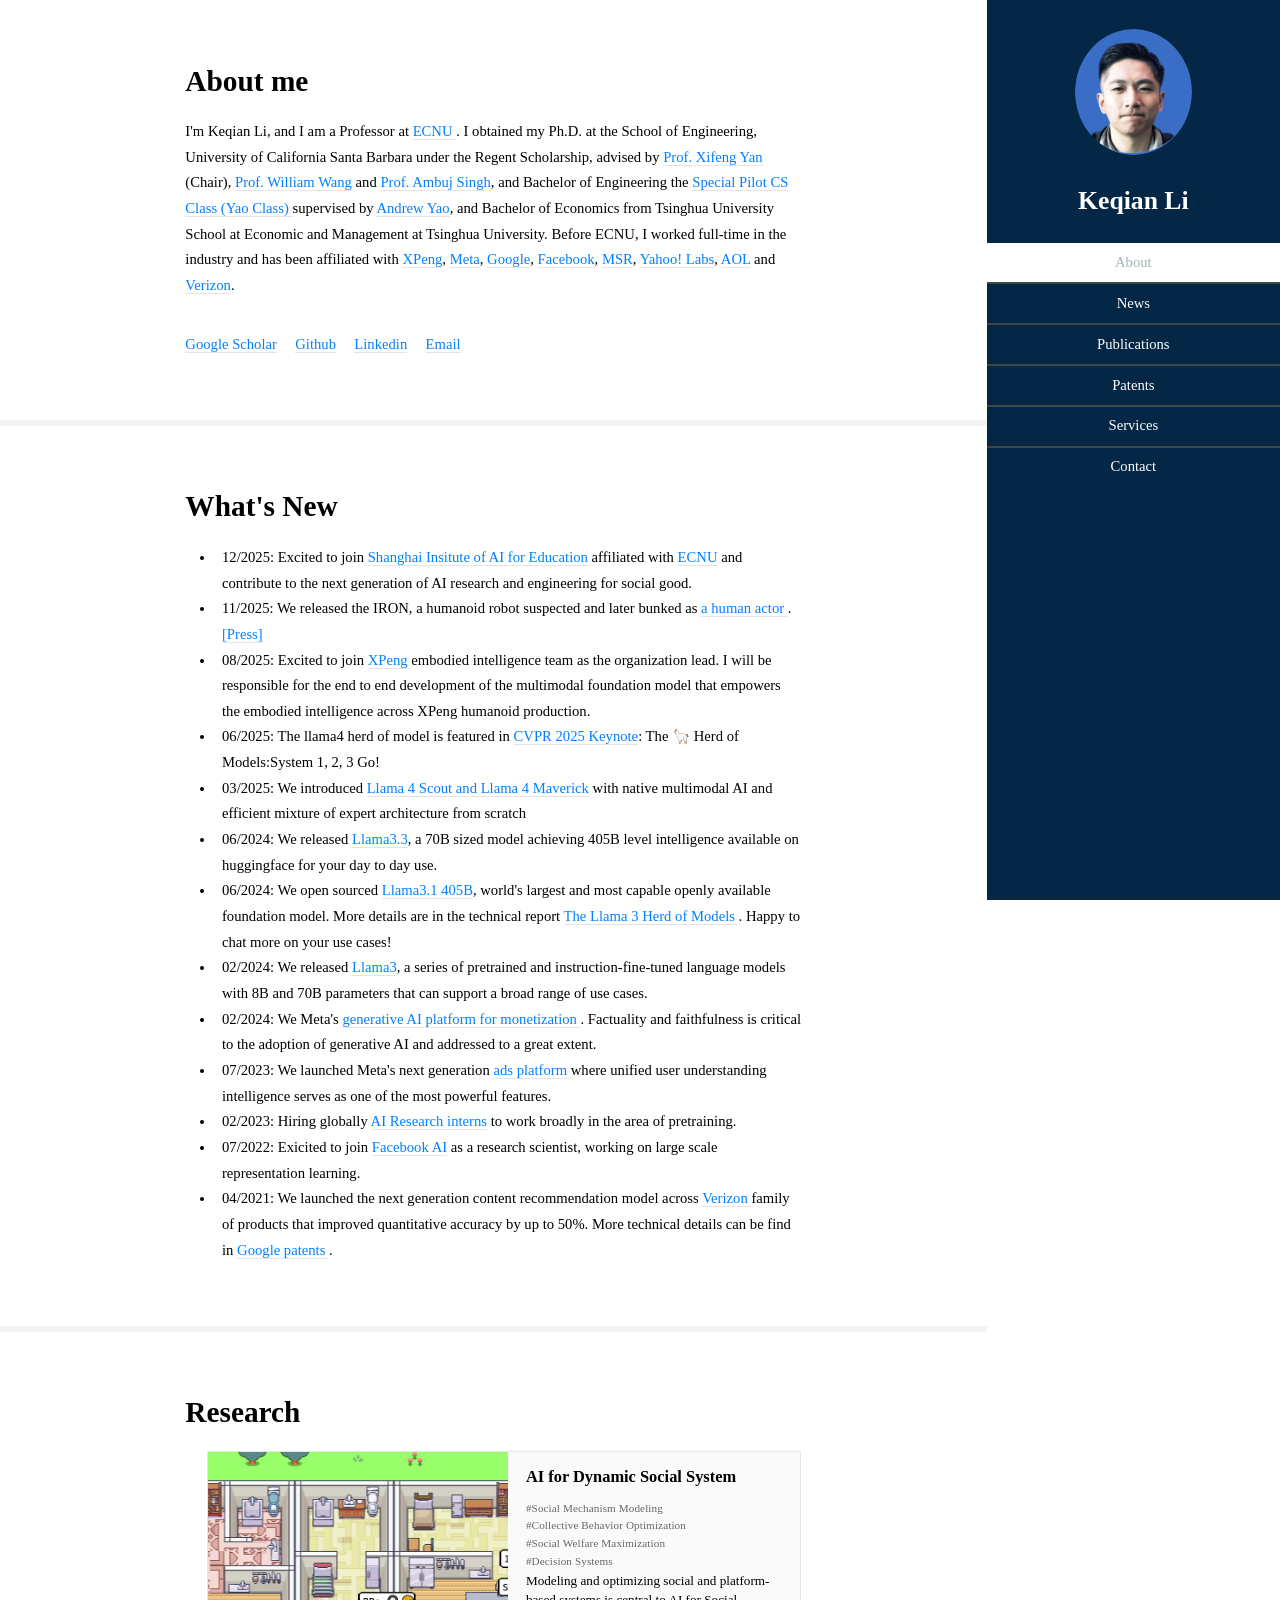
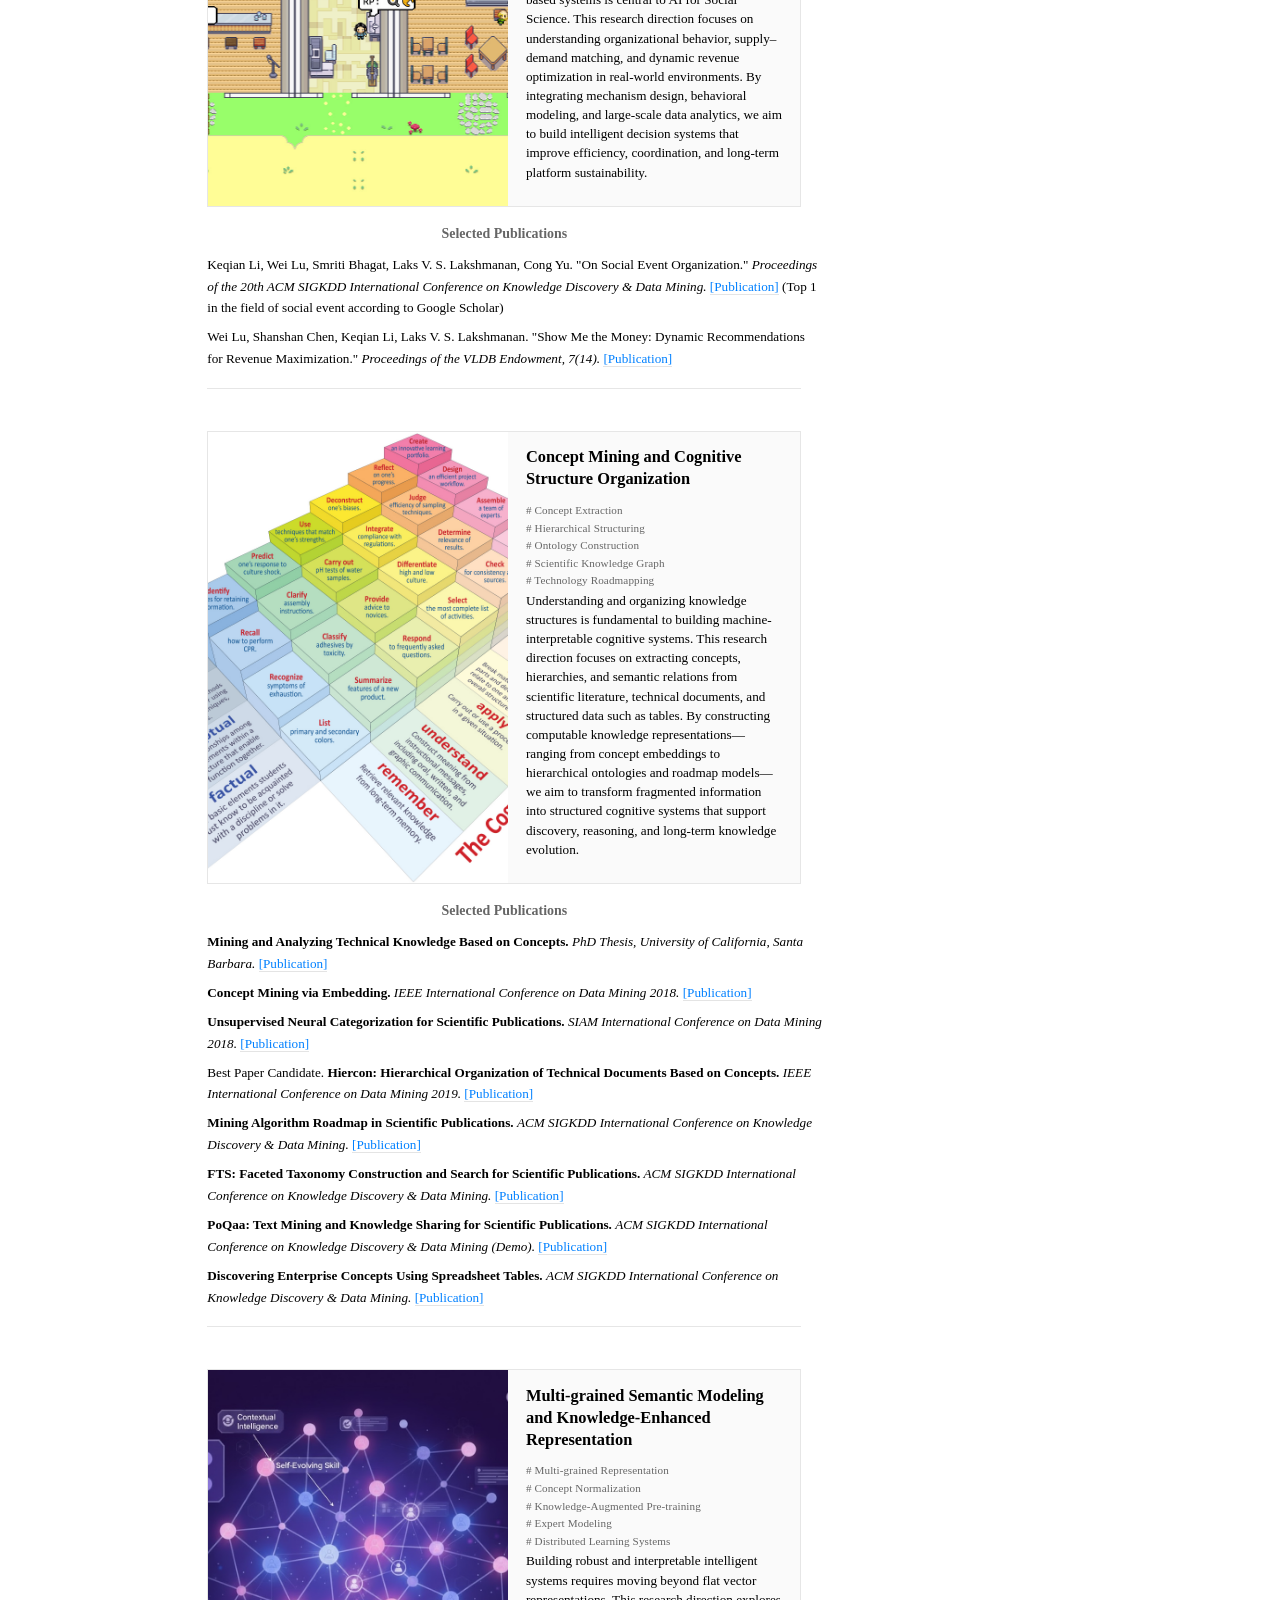
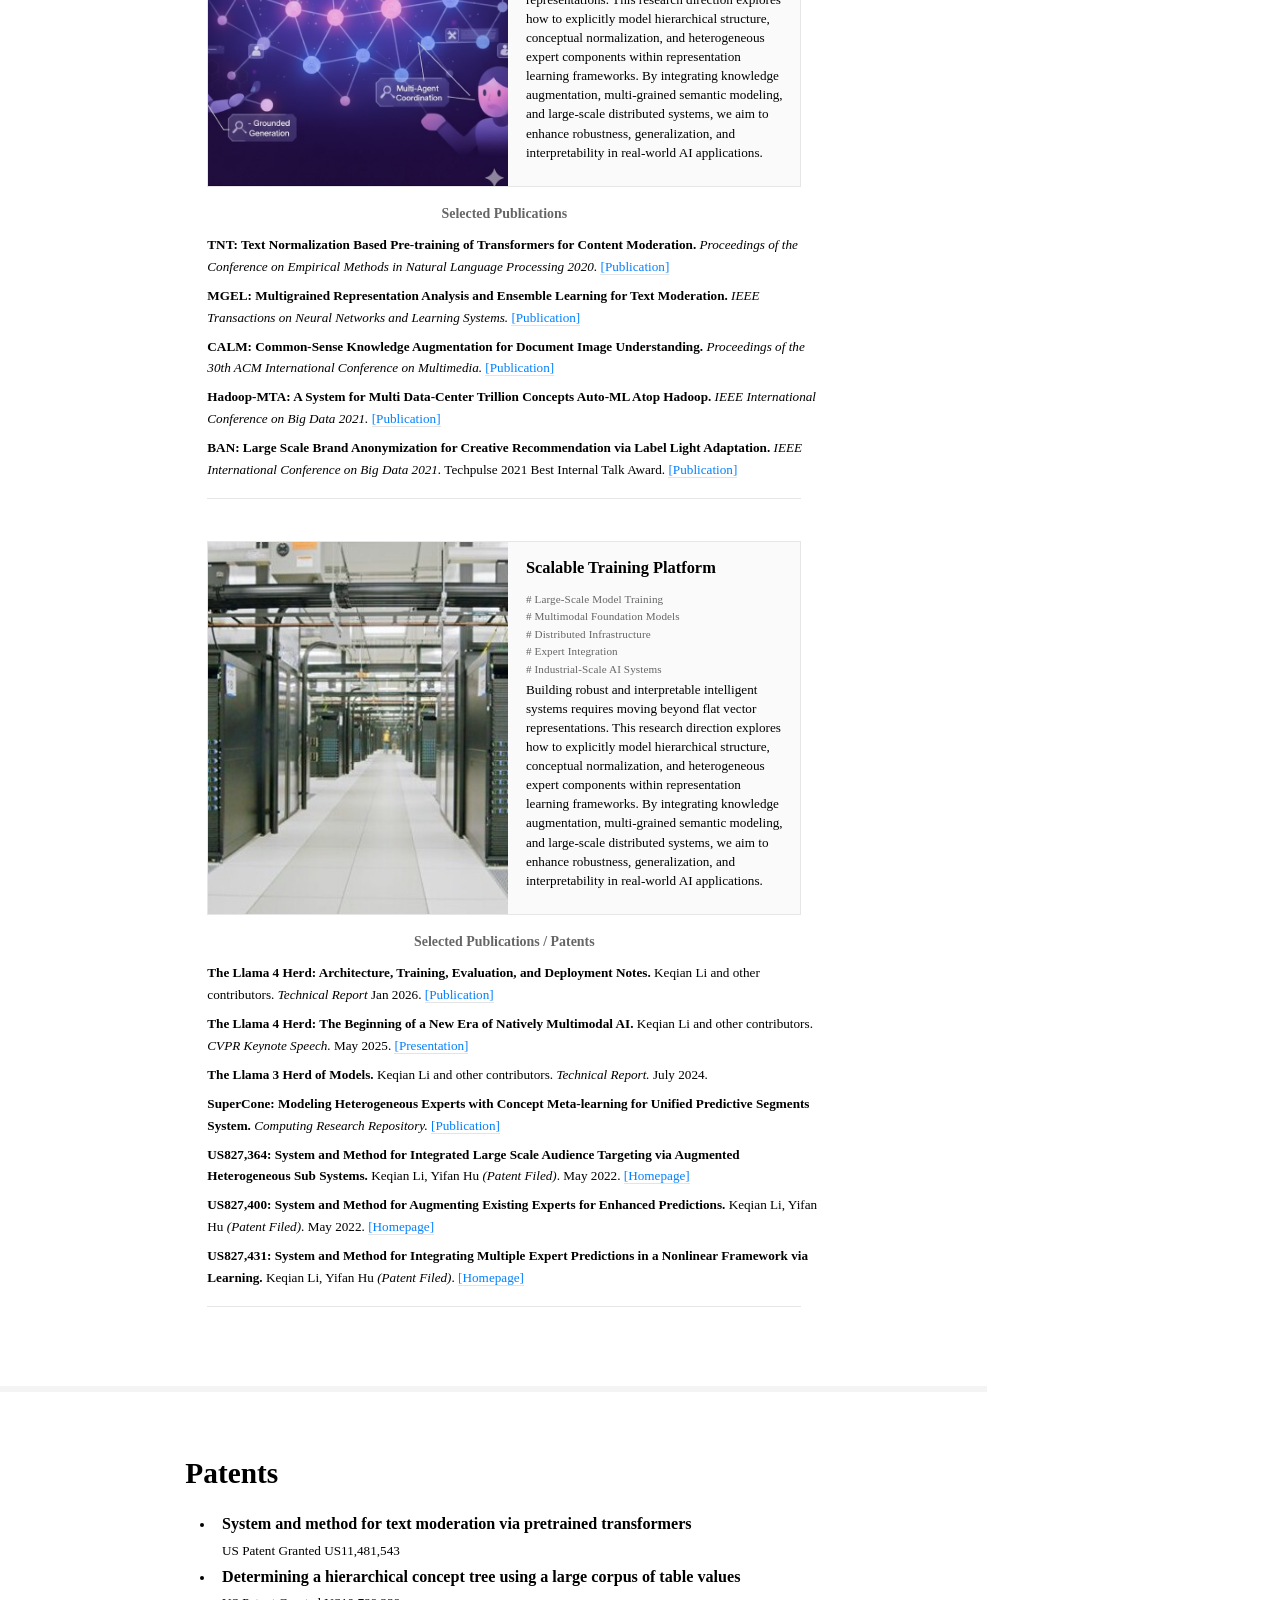
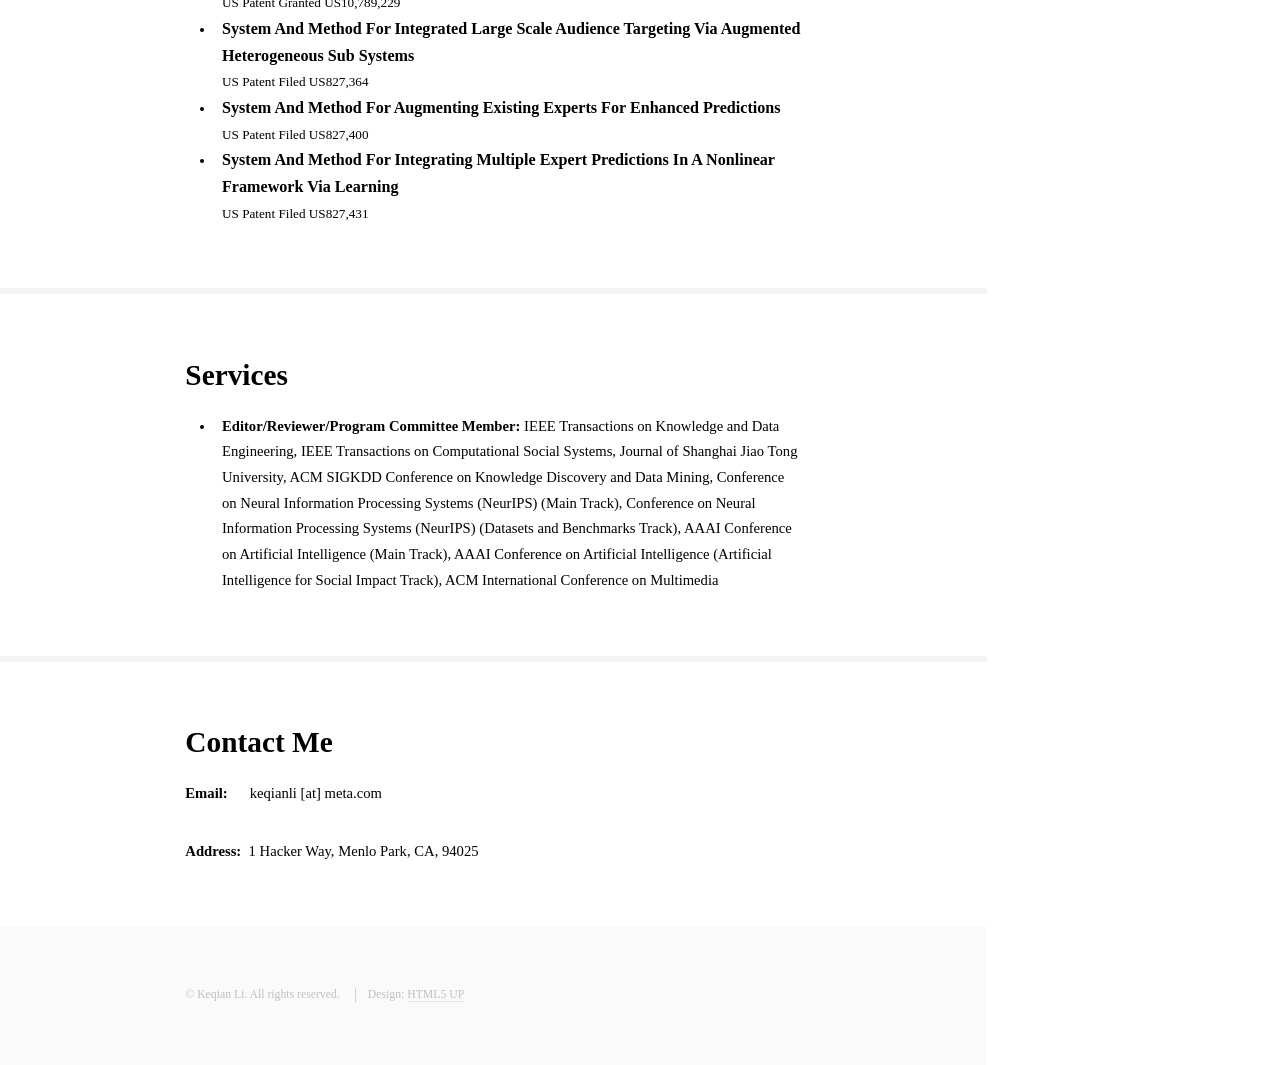
==== index.html @ 608953fc "clean for merge" ====
<!DOCTYPE HTML>
<!--
	Read Only by HTML5 UP
	html5up.net | @n33co
	Free for personal and commercial use under the CCA 3.0 license (html5up.net/license)
	tracked at https://github.com/keqian-li/keqian-li.github.io/actions
-->
<html>

<head>
	<title>Keqian Li's Homepage</title>
	<meta http-equiv="content-type" content="text/html; charset=utf-8" />
	<meta name="description" content="" />
	<meta name="keywords" content="" />

	<!--[if lte IE 8]><script src="css/ie/html5shiv.js"></script><![endif]-->
	<script src="js/jquery.min.js"></script>
	<script src="js/jquery.scrollzer.min.js"></script>
	<script src="js/jquery.scrolly.min.js"></script>
	<script src="js/skel.min.js"></script>
	<script src="js/skel-layers.min.js"></script>
	<script src="js/init.js"></script>
	<noscript>
		<link rel="stylesheet" href="css/skel.css" />
		<link rel="stylesheet" href="css/style.css?v=1.1" />
		<link rel="stylesheet" href="css/style-xlarge.css" />
	</noscript>
	<!--[if lte IE 8]><link rel="stylesheet" href="css/ie/v8.css" /><![endif]-->

	<style type="text/css">
		.hidden {
			display: none;
		}
	</style>
	<script type="text/javascript">
		$('html').addClass('hidden');
		$(document).ready(function () {
			$('html').removeClass('hidden');
		});
	</script>
</head>

<body>
	<div id="wrapper">

		<!-- Header -->
		<section id="header" class="skel-layers-fixed">
			<header>
				<span class="image avatar"><img src="img/496232775_2539763146372647_515131954546301573_n.jpg" alt="" /></span>
				<h1 id="logo"><a href="#">Keqian Li</a></h1>
			</header>
			<nav id="nav">
				<ul>
					<li><a href="#about" class="active">About</a></li>
					<li><a href="#news">News</a></li>
					<li><a href="#publications">Publications</a></li>
					<li><a href="#patents">Patents</a></li>
					<li><a href="#service">Services</a></li>
<!--					<li><a href="#awards">Awards</a></li>-->
				    <li><a href="#contact">Contact</a></li>
				</ul>
			</nav>
			<!-- <footer>
				<ul class="icons">
					<li><a href="https://scholar.google.com/citations?user=Wusd9LgAAAAJ&hl=en" class="icon fa-google-scholar"><span
								class="label">Google Scholar</span></a></li>
					<li><a href="https://github.com/czyssrs" class="ai ai-google-scholar"><span class="label">Github</span></a>
					</li>
					<li><a href="https://www.linkedin.com/in/zhiyu-chen-904805124/" class="icon fa-linkedin"><span
								class="label">Linkedin</span></a></li>
					<li><a href="mailto:czyssrs07@gmail.com" class="icon fa-envelope"><span
								class="label">Email</span></a></li>
				</ul>
			</footer> -->
		</section>

		<!-- Main -->
		<div id="main">

			<!-- about -->
			<section id="about">
				<div class="container">
					<h2>About me</h2>

					<p>I'm Keqian Li, and I am a Professor at <a href="https://faculty.ecnu.edu.cn/_s47/lkq/list.psp"> ECNU </a>.
						I obtained my Ph.D. at the School of Engineering, University of California Santa Barbara under the Regent Scholarship,
						advised by <a href="https://sites.cs.ucsb.edu/~xyan/">Prof. Xifeng Yan</a> (Chair),
						<a href="https://sites.cs.ucsb.edu/~william/">Prof. William Wang</a>
						and <a href="https://www.cs.ucsb.edu/index.php/people/faculty/ambuj-k-singh">Prof. Ambuj Singh</a>,
						and Bachelor of Engineering the <a href = "https://iiis.tsinghua.edu.cn/en/yaoclass/"> Special Pilot CS Class (Yao Class) </a>
						supervised by <a href = "https://iiis.tsinghua.edu.cn/en/yao/"> Andrew Yao</a>,
						and Bachelor of Economics from Tsinghua University School at Economic and Management at Tsinghua University.
						Before ECNU, I worked full-time in the industry and has been affiliated with
						<a href="https://www.xpeng.com/">XPeng</a>,
						<a href="https://about.meta.com/">Meta</a>,
						<a href="https://www.google.com/">Google</a>,
						<a href="https://www.facebook.com/">Facebook</a>,
						<a href="https://www.microsoft.com/en-us/research/">MSR</a>,
						<a href="https://en.wikipedia.org/wiki/Yahoo_Labs">Yahoo! Labs</a>,
						<a href="https://www.aol.com/">AOL</a> and
						<a href="https://www.verizon.com/">Verizon</a>.

                    </p>



						<ul class="icons">
							<!--<li><a href="#" class="icon fa-twitter"><span class="label">Twitter</span></a></li>-->
							<li><a href="https://scholar.google.com/citations?hl=en&user=qipnMDkAAAAJ&view_op=list_works&sortby=pubdaten"><span
										class="label">Google Scholar</span></a></li>
							<li><a href="https://github.com/kleeeeea"><span class="label">Github</span></a>
							</li>
							<li><a href="https://www.linkedin.com/in/keqian-li"><span
										class="label">Linkedin</span></a></li>
							<li><a href="mailto:keqianlimail@gmail.com"><span
										class="label">Email</span></a></li>
						</ul>
				</div>

			</section>

			<section id="news">
				<div class="container">
					<h2>What's New</h2>
					<div class="container" style="overflow-y: scroll;">
						<ul>
							<li>12/2025: Excited to join <a href="https://aiedu.ecnu.edu.cn/">Shanghai Insitute of AI for Education</a> affiliated with <a href="https://en.wikipedia.org/wiki/East_China_Normal_University">ECNU</a> and contribute to the next generation of AI research and engineering for social good.
							<li>11/2025: We released the IRON<a href="https://www.xiaopeng.com/airobot.html"></a>, a humanoid robot suspected and later bunked as <a href="https://www.youtube.com/watch?v=1Zl3XzvRsao"> a human actor </a> . <a href="https://www.cnbc.com/2025/11/05/china-xpeng-to-launch-robotaxis-humanoid-robots-with-own-ai-chips.html"> [Press] </a>
							<li>08/2025: Excited to join <a href="https://www.xpeng.com/"> XPeng </a> embodied intelligence team as the organization lead. I will be responsible for the end to end development of the multimodal foundation model that empowers the embodied intelligence across XPeng humanoid production.
							<li>06/2025: The llama4 herd of model is featured in  <a href="https://cvpr.thecvf.com/virtual/2025/invited-talk/35403"> <span class="label">  CVPR 2025 Keynote</span></a>: The 🦙 Herd of Models:System 1, 2, 3 Go!
							<li>03/2025: We introduced   <a href="https://ai.meta.com/blog/llama-4-multimodal-intelligence/"> <span class="label">  Llama 4 Scout and Llama 4 Maverick</span></a> with native multimodal AI and efficient mixture of expert architecture from scratch
							<li>06/2024: We released  <a href="https://huggingface.co/meta-llama/Llama-3.3-70B-Instruct"> <span class="label">  Llama3.3</span></a>, a 70B sized model achieving 405B level intelligence available on huggingface for your day to day use.
								</li>
							<li>06/2024: We open sourced  <a href="https://ai.meta.com/blog/meta-llama-3-1/"> <span class="label">  Llama3.1 405B</span></a>, world's largest and most capable openly available foundation model. More details are in the technical report <a href="https://arxiv.org/abs/2407.21783"> <span class="label">  The Llama 3 Herd of Models
							</span></a>. Happy to chat more on your use cases!
							</li>
							<li>02/2024: We released  <a href="https://ai.meta.com/blog/meta-llama-3/"> <span class="label">  Llama3</span></a>, a series of pretrained and instruction-fine-tuned language models with 8B and 70B parameters that can support a broad range of use cases.
							</li>
							<li>02/2024: We Meta's <a href="https://www.wsj.com/tech/ai/meta-aims-to-fully-automate-ad-creation-using-ai-7d82e249">  generative AI platform for monetization </a>. Factuality and faithfulness is critical to the adoption of generative AI and addressed to a great extent.
							</li>
							<li> 07/2023:
								We launched Meta's next generation
								<a href="https://www.facebook.com/business/ads/meta-advantage-plus">
									ads platform
								</a>
								where unified user understanding intelligence serves as one of the most powerful features.
							</li>
							<li>02/2023: Hiring globally <a href="https://www.linkedin.com/jobs/view/research-scientist-intern-ai-core-machine-learning-phd-at-meta-3399484464/?utm_campaign=google_jobs_apply&utm_source=google_jobs_apply&utm_medium=organic"> <span class="label"> AI Research interns</span></a> to work broadly in the area of pretraining.
							</li>
							<li>07/2022: Exicited to join <a href="https://ai.meta.com/"> <span class="label"> Facebook AI</span></a> as a research scientist, working on large scale representation learning.
							</li>
							<li>
							04/2021: We launched the next generation content recommendation model across <a href="https://en.wikipedia.org/?title=Verizon_Media&redirect=no"> Verizon </a> family of products that improved quantitative accuracy by up to 50%. More technical details can be find in <a href="https://patents.google.com/?q=%22System+and+method%22&inventor=keqian+li">  Google patents </a> .
							</li>						</ul>
					</div>
				</div>
			</section>

			<!-- publications height:20em; -->
				<section id="publications">
					<div class="container" style="display: none;">
					<h2>Publications</h2>
					<ul>
						<li>
							<span class="pubTitle">The Llama 3 Herd of Models
							</span> <br>
							<span class="pubDesc">The GenAI Team at Meta.
								<br><i>arXiv preprint arXiv:2407.21783.</i>.</span></span>
							<span class="pubResource"> [<a href="https://arxiv.org/abs/2407.21783">paper</a>]
								[<a href="https://github.com/meta-llama/llama3">official code</a>]
								[<a href="https://www.llama.com/llama-downloads/">weight</a>]
							</span>
						</li>
						<li>
							<span class="pubTitle">CALM: Commen-Sense Knowledge Augmentation for Document Image Understanding</span> <br>
							<span class="pubDesc">Qinyi Du, Qinging Wang, Keqian Li, Jidong Tian, Liqiang Xiao, Yaohui Jin
								<br><i>Proceedings of the 30th ACM International Conference on Multimedia, 3282-3290</i>.</span>
							<span class="pubResource"> [<a href="https://scholar.google.com/citations?view_op=view_citation&hl=en&user=qipnMDkAAAAJ&sortby=pubdate&citation_for_view=qipnMDkAAAAJ:QIV2ME_5wuYC">paper</a>]</span>
						</li>
						<li>
							<span class="pubTitle">SuperCone: Modeling Heterogeneous Experts with Concept Meta-learning for Unified Predictive Segments System</span> <br>
							<span class="pubDesc">Keqian Li, Yifan Hu
								<br><i>CoRR abs/2203.07029.</i>.</span>
							<span class="pubResource"> [<a href="https://arxiv.org/abs/2210.06726">paper</a>][<a href="mailto:keqianlimail@gmail.com">patent documents</a>]</span>
						</li>
						<li>
							<span class="pubTitle">MGEL: Multigrained Representation Analysis and Ensemble Learning for Text Moderation</span> <br>
							<span class="pubDesc">Fei Tan, Changwei Hu, Yifan Hu, Kevin Yen, Z Wei, A Pappu, S Park, Keqian Li
								<br><i>IEEE Transactions on Neural Networks and Learning Systems</i>.</span>
							<span class="pubResource"> [<a href="https://ieeexplore.ieee.org/abstract/document/9703107/">paper</a>][<a href="https://patentimages.storage.googleapis.com/ab/16/0d/d7af6827a378d7/US11481543.pdf">patent documents</a>]</span>
						</li>
						<li>
							<span class="pubTitle">Hadoop-MTA: a system for multi data-center trillion concepts Auto-ML atop Hadoop</span> <br>
							<span class="pubDesc">Keqian Li, Yifan Hu, Manisha Verma, Fei Tan, Changwei Hu, Tejaswi Kasturi, Kevin Yen
								<br><i>2021 IEEE International Conference on Big Data (Big Data), 5953-5955</i>.</span>
							<span class="pubResource"> [<a href="https://ieeexplore.ieee.org/abstract/document/9671617">paper</a>]</span>
						</li>
						<li>
							<span class="pubTitle">BAN: Large Scale Brand ANonymization for Creative Recommendation via Label Light Adaptation</span> <br>
							<span class="pubDesc">Keqian Li, Kevin Yen, Shaunak Mishra, Yifan Hu, Manisha Verma
								<br><i>2021 IEEE International Conference on Big Data (Big Data), 5953-5955</i>.</span>
							<span class="pubResource"> [<a href="https://ieeexplore.ieee.org/abstract/document/9671617">paper</a>]
								<br>(Winner of Techpulse 2021 Best Internal Talk Award)</span>
						</li>
						<li>
							<span class="pubTitle">TNT: Text normalization based pre-training of transformers for content moderation</span> <br>
							<span class="pubDesc">Fei Tan, Yifan Hu, Changwei Hu, Keqian Li, Kevin Yen
								<br><i>Proceedings of the 2020 Conference on Empirical Methods in Natural Language Processing (EMNLP)</i>.</span>
							<span class="pubResource"> [<a href="https://aclanthology.org/2020.emnlp-main.383.pdf">paper</a>][<a href="https://github.com/kleeeeea">data and code</a>]</span>
						</li>
						<li>
							<span class="pubTitle">Hiercon: Hierarchical organization of technical documents based on concepts</span> <br>
							<span class="pubDesc">Keqian Li, Shiyang Li, Semih Yavuz, Hanwen Zha, Yu Su, Xifeng Yan
								<br><i>2019 IEEE International Conference on Data Mining (ICDM), 379-388</i>.</span>
							<span class="pubResource"> [<a href="https://ysu1989.github.io/papers/icdm19_hiercon.pdf">paper</a>][<a href="https://github.com/kleeeeea/Hiercon">data and code</a>]
							<br>(2019 IEEE International Conference on Data Mining Best Paper candidate) </span>
						</li>
						<li>
							<span class="pubTitle">Mining algorithm roadmap in scientific publications</span> <br>
							<span class="pubDesc">Hanwen Zha, Wenhu Chen, Keqian Li, Xifeng Yan
								<br><i>Proceedings of the 25th ACM SIGKDD International Conference on Knowledge Discovery & Data Mining</i>.</span>
							<span class="pubResource"> [<a href="https://dl.acm.org/doi/pdf/10.1145/3292500.3330913">paper</a>][<a href="https://github.com/zhw12/AlgMap">data and code</a>]</span>
							[<a href="http://fts.cs.ucsb.edu/roadmap">website</a>]
						</li>
						<li>
							<span class="pubTitle">Mining and analyzing technical knowledge based on concepts</span> <br>
							<span class="pubDesc">Keqian Li
								<br><i>Phd. Thesis. University of California, Santa Barbara.</i>.</span>
							<span class="pubResource"> [<a href="https://www.proquest.com/openview/267244e399b053d183464e2316a23f51/1?pq-origsite=gscholar&cbl=18750&diss=y">paper</a>]</span>
						</li>
						<li>
							<span class="pubTitle">Concept mining via embedding</span> <br>
							<span class="pubDesc">Keqian Li, Hanwen Zha, Yu Su, Xifeng Yan
								<br><i>2018 IEEE International Conference on Data Mining (ICDM), 267-276</i>.</span>
							<span class="pubResource"> [<a href="https://sites.cs.ucsb.edu/~xyan/papers/icdm18_concept.pdf">paper</a>][<a href="https://github.com/kleeeeea/ECON">data and code</a>]</span>
						</li>
						<li>
							<span class="pubTitle">Unsupervised neural categorization for scientific publications</span> <br>
							<span class="pubDesc">Keqian Li, Hanwen Zha, Yu Su, Xifeng Yan
								<br><i>Proceedings of the 2018 SIAM International Conference on Data Mining, 37-45</i>.</span>
							<span class="pubResource"> [<a href="https://epubs.siam.org/doi/pdf/10.1137/1.9781611975321.5">paper</a>][<a href="https://github.com/kleeeeea/conceptRelevance">data and code</a>]</span>
						</li>
						<li>
							<span class="pubTitle">FTS: Faceted Taxonomy Construction and Search for Scientific Publications</span> <br>
							<span class="pubDesc">Hanwen Zha, Jiaming Shen, Keqian Li, W Greiff, Michelle Vanni, Jiawei Han, Xifeng Yan
								<br><i>Proceedings of the 24th ACM SIGKDD International Conference on Knowledge Discovery & Data Mining</i>.</span>
							<span class="pubResource"> [<a href="https://www.kdd.org/kdd2018/files/project-showcase/KDD18_paper_1813.pdf">paper</a>][<a href="https://github.com/zhw12/FTS">data and code</a>]</span>
							<a href="http://fts.cs.ucsb.edu">[website]</a>
						</li>
						<li>
							<span class="pubTitle">PoQaa:
								Text Mining and Knowledge Sharing for Scientific Publications</span> <br>
							<span class="pubDesc">Keqian Li, Ping Zhang, Honglei Liu, Hanwen Zha, Xifeng Yan. <i>Proc.
									of Int.
									Conf. on Knowledge Discovery and Data Mining (KDD 2018)</i>. (demo)</span>
							<span class="pubResource">[<a href="https://www.kdd.org/kdd2018/files/project-showcase/KDD18_paper_1795.pdf">paper</a>][<a href="https://www.youtube.com/watch?v=qIRDlwX8jcY&amp;feature=youtu.be">video</a>]</span>
						</li>
						<li>
							<span class="pubTitle">Discovering enterprise concepts using spreadsheet tables</span> <br>
							<span class="pubDesc">Keqian Li, Yeye He, Kris Ganjam
								<br><i>Proceedings of the 23th ACM SIGKDD International Conference on Knowledge Discovery & Data Mining</i>.</span>
							<span class="pubResource"> [<a href="https://sites.cs.ucsb.edu/~xyan/papers/kdd17_concept.pdf">paper</a>][<a href="https://patentimages.storage.googleapis.com/2b/ba/e5/d27faeb00e57b1/US10789229.pdf">patent documentation</a>]</span>
						</li>
						<li>
							<span class="pubTitle">On social event organization</span> <br>
							<span class="pubDesc">Keqian Li, Wei Lu, Smriti Bhagat, Laks V.S. Lakshmanan, Cong Yu
								<br><i>Proceedings of the 20th ACM SIGKDD International Conference on Knowledge Discovery & Data Mining</i>.</span>
							<span class="pubResource"> [<a href="https://github.com/keqian-li/keqian-li.github.io/blob/main/files/On_Social_Event_Organization.pdf">paper</a>]
								<br>(Ranked #1 for research publication for event organization by Google Scholar)</span>
						</li>
						<li>
							<span class="pubTitle">Show Me the Money: Dynamic Recommendations for Revenue Maximization</span> <br>
							<span class="pubDesc">Wei Lu, Shanshan Chen, Keqian Li, Laks V.S. Lakshmanan
								<br><i>Proceedings of the VLDB Endowment, 7(14).</i>.</span>
							<span class="pubResource"> [<a href="https://www.vldb.org/pvldb/vol7/p1785-lu.pdf">paper</a>]
								<br>(Ranked #1 for research publication for event organization by Google Scholar)</span>
						</li>
					</ul>

				</div>
				<div class="container">
						<h2>Research</h2>
						<div class="research_papers">

							<div class="row container">
								<div class="col s12">
									<div id="ai4k12" class="card purple-hover horizontal">
										<div class="card-image">
											<img src="files/research/generative_agents_hero.jpg" alt="Research cover">
										</div>
										<div class="card-content">
											<span class="card-title">AI for Dynamic Social System</span>
											<p class="card-tags">#Social Mechanism Modeling</p>
											<p class="card-tags">#Collective Behavior Optimization</p>
											<p class="card-tags">#Social Welfare Maximization</p>
											<p class="card-tags">#Decision Systems</p>
											<p>Modeling and optimizing social and platform-based systems is central to AI for Social Science.
This research direction focuses on understanding organizational behavior, supply–demand matching, and dynamic revenue optimization in real-world environments. By integrating mechanism design, behavioral modeling, and large-scale data analytics, we aim to build intelligent decision systems that improve efficiency, coordination, and long-term platform sustainability.</p>
										</div>
									</div>
									<div class="side-title center">Selected Publications</div>
									<div class="container">
											<p class="contents-color paper">Keqian Li, Wei Lu, Smriti Bhagat, Laks V. S. Lakshmanan, Cong Yu. "On Social Event Organization." <i>Proceedings of the 20th ACM SIGKDD International Conference on Knowledge Discovery &amp; Data Mining.</i> <a href="https://github.com/keqian-li/keqian-li.github.io/blob/main/files/On_Social_Event_Organization.pdf">[Publication]</a> (Top 1 in the field of social event according to Google Scholar) </p>
											<p class="contents-color paper">Wei Lu, Shanshan Chen, Keqian Li, Laks V. S. Lakshmanan. "Show Me the Money: Dynamic Recommendations for Revenue Maximization." <i>Proceedings of the VLDB Endowment, 7(14).</i> <a href="https://www.vldb.org/pvldb/vol7/p1785-lu.pdf">[Publication]</a></p>
										</div>
									<hr class="line">
								</div>
							</div>

							<div class="row container">
								<div class="col s12">
									<div id="ai4k12" class="card yellow-hover horizontal">
										<div class="card-image">
											<img src="files/research/RevisedBloomsHandout-ModelOnly.jpg" alt="Research cover">
										</div>
										<div class="card-content">
											<span class="card-title">Concept Mining and Cognitive Structure Organization</span>
											<p class="card-tags"># Concept Extraction</p>
											<p class="card-tags"># Hierarchical Structuring</p>
											<p class="card-tags"># Ontology Construction</p>
											<p class="card-tags"># Scientific Knowledge Graph</p>
											<p class="card-tags"># Technology Roadmapping</p>
											<p>Understanding and organizing knowledge structures is fundamental to building machine-interpretable cognitive systems. This research direction focuses on extracting concepts, hierarchies, and semantic relations from scientific literature, technical documents, and structured data such as tables. By constructing computable knowledge representations—ranging from concept embeddings to hierarchical ontologies and roadmap models—we aim to transform fragmented information into structured cognitive systems that support discovery, reasoning, and long-term knowledge evolution.</p>
										</div>
									</div>
<!--									<div class="side-title center">Media Coverage</div>-->
<!--									<div class="container">-->
<!--										<p class="contents-color paper"><b>News10NBC</b>, High school students learn the power and ethics of AI at University of Rochester summer camp <i>(2024)</i> <a href="https://www.whec.com/top-news/high-school-students-learn-the-power-and-ethics-of-ai-at-university-of-rochester-summer-camp/">[Story]</a></p>-->
<!--									</div>-->
									<div class="side-title center">Selected Publications</div>
									<div class="container">
											<p class="contents-color paper"><b>Mining and Analyzing Technical Knowledge Based on Concepts.</b> <i>PhD Thesis, University of California, Santa Barbara.</i> <a href="https://www.proquest.com/openview/267244e399b053d183464e2316a23f51/1?pq-origsite=gscholar&cbl=18750&diss=y">[Publication]</a></p>
											<p class="contents-color paper"><b>Concept Mining via Embedding.</b> <i>IEEE International Conference on Data Mining 2018.</i> <a href="https://sites.cs.ucsb.edu/~xyan/papers/icdm18_concept.pdf">[Publication]</a></p>
											<p class="contents-color paper"><b>Unsupervised Neural Categorization for Scientific Publications.</b> <i>SIAM International Conference on Data Mining 2018.</i> <a href="https://epubs.siam.org/doi/pdf/10.1137/1.9781611975321.5">[Publication]</a></p>
											<p class="contents-color paper"><span class="award">Best Paper Candidate.</span> <b>Hiercon: Hierarchical Organization of Technical Documents Based on Concepts.</b> <i>IEEE International Conference on Data Mining 2019.</i> <a href="https://ysu1989.github.io/papers/icdm19_hiercon.pdf">[Publication]</a></p>
											<p class="contents-color paper"><b>Mining Algorithm Roadmap in Scientific Publications.</b> <i>ACM SIGKDD International Conference on Knowledge Discovery &amp; Data Mining.</i> <a href="https://dl.acm.org/doi/pdf/10.1145/3292500.3330913">[Publication]</a></p>
											<p class="contents-color paper"><b>FTS: Faceted Taxonomy Construction and Search for Scientific Publications.</b> <i>ACM SIGKDD International Conference on Knowledge Discovery &amp; Data Mining.</i> <a href="https://www.kdd.org/kdd2018/files/project-showcase/KDD18_paper_1813.pdf">[Publication]</a></p>
											<p class="contents-color paper"><b>PoQaa: Text Mining and Knowledge Sharing for Scientific Publications.</b> <i>ACM SIGKDD International Conference on Knowledge Discovery &amp; Data Mining (Demo).</i> <a href="https://www.kdd.org/kdd2018/files/project-showcase/KDD18_paper_1795.pdf">[Publication]</a></p>
											<p class="contents-color paper"><b>Discovering Enterprise Concepts Using Spreadsheet Tables.</b> <i>ACM SIGKDD International Conference on Knowledge Discovery &amp; Data Mining.</i> <a href="https://sites.cs.ucsb.edu/~xyan/papers/kdd17_concept.pdf">[Publication]</a></p>
										</div>
									<hr class="line">
								</div>
							</div>

							<div class="row container">
								<div class="col s12">
									<div id="ai4k12" class="card red-hover horizontal">
										<div class="card-image">
											<img src="files/research/kg-agent.jpg" alt="Research cover">
										</div>
										<div class="card-content">
											<span class="card-title">Multi-grained Semantic Modeling and Knowledge-Enhanced Representation</span>
											<p class="card-tags"># Multi-grained Representation</p>
											<p class="card-tags"># Concept Normalization</p>
											<p class="card-tags"># Knowledge-Augmented Pre-training</p>
											<p class="card-tags"># Expert Modeling</p>
											<p class="card-tags"># Distributed Learning Systems</p>
											<p>Building robust and interpretable intelligent systems requires moving beyond flat vector representations.
												This research direction explores how to explicitly model hierarchical structure, conceptual normalization, and heterogeneous expert components within representation learning frameworks. By integrating knowledge augmentation, multi-grained semantic modeling, and large-scale distributed systems, we aim to enhance robustness, generalization, and interpretability in real-world AI applications.</p>
										</div>
									</div>
									<div class="side-title center">Selected Publications</div>
									<div class="container">
											<p class="contents-color paper"><b>TNT: Text Normalization Based Pre-training of Transformers for Content Moderation.</b> <i>Proceedings of the Conference on Empirical Methods in Natural Language Processing 2020.</i> <a href="https://aclanthology.org/2020.emnlp-main.383.pdf">[Publication]</a></p>
											<p class="contents-color paper"><b>MGEL: Multigrained Representation Analysis and Ensemble Learning for Text Moderation.</b> <i>IEEE Transactions on Neural Networks and Learning Systems.</i> <a href="https://ieeexplore.ieee.org/abstract/document/9703107/">[Publication]</a></p>
											<p class="contents-color paper"><b>CALM: Common-Sense Knowledge Augmentation for Document Image Understanding.</b> <i>Proceedings of the 30th ACM International Conference on Multimedia.</i> <a href="https://dl.acm.org/doi/pdf/10.1145/3503161.3548321">[Publication]</a></p>
												<p class="contents-color paper"><b>Hadoop-MTA: A System for Multi Data-Center Trillion Concepts Auto-ML Atop Hadoop.</b> <i>IEEE International Conference on Big Data 2021.</i> <a href="https://ieeexplore.ieee.org/abstract/document/9671617">[Publication]</a></p>
												<p class="contents-color paper"><b>BAN: Large Scale Brand Anonymization for Creative Recommendation via Label Light Adaptation.</b> <i>IEEE International Conference on Big Data 2021.</i> <span class="award">Techpulse 2021 Best Internal Talk Award.</span> <a href="https://ieeexplore.ieee.org/document/9671287">[Publication]</a></p>
											</div>
									<hr class="line">
								</div>
							</div>

							<div class="row container">
								<div class="col s12">
									<div id="ai4k12" class="card red-hover horizontal">
										<div class="card-image">
											<img src="files/research/datacenter.jpeg" alt="Research cover">
										</div>
										<div class="card-content">
											<span class="card-title">Scalable Training Platform</span>

											<p class="card-tags"># Large-Scale Model Training</p>
											<p class="card-tags"># Multimodal Foundation Models</p>
											<p class="card-tags"># Distributed Infrastructure</p>
											<p class="card-tags"># Expert Integration</p>
											<p class="card-tags"># Industrial-Scale AI Systems</p>
											<p>Building robust and interpretable intelligent systems requires moving beyond flat vector representations.
												This research direction explores how to explicitly model hierarchical structure, conceptual normalization, and heterogeneous expert components within representation learning frameworks. By integrating knowledge augmentation, multi-grained semantic modeling, and large-scale distributed systems, we aim to enhance robustness, generalization, and interpretability in real-world AI applications.</p>
										</div>
									</div>
									<div class="side-title center">Selected Publications / Patents</div>
									<div class="container">
										<p class="contents-color paper"><b>The Llama 4 Herd: Architecture, Training, Evaluation, and Deployment Notes.</b> Keqian Li and other contributors. <i>Technical Report</i> Jan 2026. <a href="https://chatpaper.com/zh-CN/chatpaper/paper/227635">[Publication]</a></p>
										<p class="contents-color paper"><b>The Llama 4 Herd: The Beginning of a New Era of Natively Multimodal AI.</b> Keqian Li and other contributors. <i>CVPR Keynote Speech.</i> May 2025. <a href="https://cvpr.thecvf.com/virtual/2025/invited-talk/35403">[Presentation]</a></p>
										<p class="contents-color paper"><b>The Llama 3 Herd of Models.</b> Keqian Li and other contributors. <i>Technical Report.</i> July 2024.</p>
										<p class="contents-color paper"><b>SuperCone: Modeling Heterogeneous Experts with Concept Meta-learning for Unified Predictive Segments System.</b> <i>Computing Research Repository.</i> <a href="https://arxiv.org/abs/2210.06726">[Publication]</a></p>
											<p class="contents-color paper"><b>US827,364: System and Method for Integrated Large Scale Audience Targeting via Augmented Heterogeneous Sub Systems.</b> Keqian Li, Yifan Hu <i>(Patent Filed)</i>. May 2022. <a href="https://patents.google.com/patent/US20230385686A1/">[Homepage]</a></p>
											<p class="contents-color paper"><b>US827,400: System and Method for Augmenting Existing Experts for Enhanced Predictions.</b> Keqian Li, Yifan Hu <i>(Patent Filed)</i>. May 2022. <a href="https://patents.google.com/patent/US20230385629A1">[Homepage]</a></p>
											<p class="contents-color paper"><b>US827,431: System and Method for Integrating Multiple Expert Predictions in a Nonlinear Framework via Learning.</b> Keqian Li, Yifan Hu <i>(Patent Filed)</i>. <a href="https://patents.google.com/patent/US20230385630A1">[Homepage]</a></p>
										</div>


									<hr class="line">
								</div>
							</div>


						</div>

				</div>

			</section>

			<section id="patents">
				<div class="container">
					<h2>Patents</h2>
					<ul>
						<li>
							<span class="pubTitle">System and method for text moderation via pretrained transformers</span> <br>
							<span class="pubDesc">US Patent Granted US11,481,543</span>
						</li>
						<li>
							<span class="pubTitle">Determining a hierarchical concept tree using a large corpus of table values</span> <br>
							<span class="pubDesc">US Patent Granted US10,789,229</span>
						</li>
						<li>
							<span class="pubTitle">System And Method For Integrated Large Scale Audience Targeting Via Augmented Heterogeneous Sub Systems</span> <br>
							<span class="pubDesc">US Patent Filed US827,364</span>
						</li>
						<li>
							<span class="pubTitle">System And Method For Augmenting Existing Experts For Enhanced Predictions</span> <br>
							<span class="pubDesc">US Patent Filed US827,400</span>
						</li>
						<li>
							<span class="pubTitle">System And Method For Integrating Multiple Expert Predictions In A Nonlinear Framework Via Learning</span> <br>
							<span class="pubDesc">US Patent Filed US827,431</span>
						</li>
					</ul>
				</div>
			</section>

			<section id="service">
				<div class="container">
					<h2>Services</h2>
					<ul>
						<li><strong>Editor/Reviewer/Program Committee Member:</strong>
							IEEE Transactions on Knowledge and Data Engineering,
							IEEE Transactions on Computational Social Systems,
							Journal of Shanghai Jiao Tong University,
							ACM SIGKDD Conference on Knowledge Discovery and Data Mining,
							Conference on Neural Information Processing Systems (NeurIPS) (Main Track),
							Conference on Neural Information Processing Systems (NeurIPS) (Datasets and Benchmarks Track),
							AAAI Conference on Artificial Intelligence (Main Track),
							AAAI Conference on Artificial Intelligence (Artificial Intelligence for Social Impact Track),
							ACM International Conference on Multimedia
						</li>
					</ul>
				</div>
			</section>


<!--			<section id="awards">-->
<!--				<div class="container">-->
<!--					<h2>Awards</h2>-->
<!--					<ul>-->
<!--						<li>Verizon/Yahoo Techpulse 2021 Inventor Awards</li>-->
<!--						<li>University of California Regents Fellowship</li>-->
<!--					</ul>-->
<!--				</div>-->
<!--			</section>-->

			<!-- contact -->
			<section id="contact">
				<div class="container">
					<h2>Contact Me</h2>
					<p><strong>Email:</strong>&nbsp;&nbsp;&nbsp;&nbsp;&nbsp;&nbsp;keqianli [at] meta.com</p>
					<p><strong>Address:</strong>&nbsp;&nbsp;1 Hacker Way, Menlo Park, CA, 94025</p>
				</div>
			</section>


		</div>

		<!-- Footer -->
		<section id="footer">
			<div class="container">
				<ul class="copyright">
					<li>&copy; Keqian Li. All rights reserved.</li>
					<li>Design: <a href="http://html5up.net">HTML5 UP</a></li>
				</ul>
				<!-- Begin ShinyStat Code -->
				<!-- <script type="text/javascript" src="//codice.shinystat.com/cgi-bin/getcod.cgi?USER=SS-20174861-c20d5"></script>
				<noscript>
				<a href="https://www.shinystat.com/" target="_top">
				<img src="//www.shinystat.com/cgi-bin/shinystat.cgi?USER=SS-20174861-c20d5" alt="Site stats" style="border:0px" /></a>
				</noscript> -->
				<!-- End ShinyStat Code -->

				<!-- <script type="text/javascript" id="clustrmaps"
					src="//cdn.clustrmaps.com/map_v2.js?u=kuuc&d=c1zgmZCr-edzlgjKNPWVBAwkVANiWonjil8bbMvCVdM"></script> -->

			</div>
		</section>

	</div>
</body>

</html>
---- css/skel.css ----
/* Resets (http://meyerweb.com/eric/tools/css/reset/ | v2.0 | 20110126 | License: none (public domain)) */

	html,body,div,span,applet,object,iframe,h1,h2,h3,h4,h5,h6,p,blockquote,pre,a,abbr,acronym,address,big,cite,code,del,dfn,em,img,ins,kbd,q,s,samp,small,strike,strong,sub,sup,tt,var,b,u,i,center,dl,dt,dd,ol,ul,li,fieldset,form,label,legend,table,caption,tbody,tfoot,thead,tr,th,td,article,aside,canvas,details,embed,figure,figcaption,footer,header,hgroup,menu,nav,output,ruby,section,summary,time,mark,audio,video{margin:0;padding:0;border:0;font-size:100%;font:inherit;vertical-align:baseline;}article,aside,details,figcaption,figure,footer,header,hgroup,menu,nav,section{display:block;}body{line-height:1;}ol,ul{list-style:none;}blockquote,q{quotes:none;}blockquote:before,blockquote:after,q:before,q:after{content:'';content:none;}table{border-collapse:collapse;border-spacing:0;}body{-webkit-text-size-adjust:none}

/* Box Model */

	*, *:before, *:after {
		-moz-box-sizing: border-box;
		-webkit-box-sizing: border-box;
		box-sizing: border-box;
	}

/* Container */

	.container {
		margin-left: auto;
		margin-right: auto;
		
		/* width: (containers) */
		width: 45em;
	}

	/* Modifiers */

		/* 125% */
			.container.\31 25\25 {
				width: 100%;
				
				/* max-width: (containers * 1.25) */
				max-width: 56.25em;

				/* min-width: (containers) */
				min-width: 45em;
			}

		/* 75% */
			.container.\37 5\25 {
				
				/* width: (containers * 0.75) */
				width: 33.75em;

			}

		/* 50% */
			.container.\35 0\25 {
				
				/* width: (containers * 0.50) */
				width: 22.5em;

			}

		/* 25% */
			.container.\32 5\25 {
				
				/* width: (containers * 0.25) */
				width: 11.25em;

			}

/* Grid */

	.row {
		border-bottom: solid 1px transparent;
	}

	.row > * {
		float: left;
	}
	
	.row:after, .row:before {
		content: '';
		display: block;
		clear: both;
		height: 0;
	}
	
	.row.uniform > * > :first-child {
		margin-top: 0;
	}
	
	.row.uniform > * > :last-child {
		margin-bottom: 0;
	}

	/* Gutters */

		/* Normal */
		
			.row > * {
				/* padding: (gutters.horizontal) 0 0 (gutters.vertical) */
				padding: 0 0 0 2em;
			}

			.row {
				/* margin: -(gutters.horizontal) 0 -1px -(gutters.vertical) */
				margin: 0 0 -1px -2em;
			}
			
			.row.uniform > * {
				/* padding: (gutters.vertical) 0 0 (gutters.vertical) */
				padding: 2em 0 0 2em;
			}

			.row.uniform {
				/* margin: -(gutters.vertical) 0 -1px -(gutters.vertical) */
				margin: -2em 0 -1px -2em;
			}
			
		/* 200% */
		
			.row.\32 00\25 > * {
				/* padding: (gutters.horizontal) 0 0 (gutters.vertical) */
				padding: 0 0 0 4em;
			}

			.row.\32 00\25 {
				/* margin: -(gutters.horizontal) 0 -1px -(gutters.vertical) */
				margin: 0 0 -1px -4em;
			}

			.row.uniform.\32 00\25 > * {
				/* padding: (gutters.vertical) 0 0 (gutters.vertical) */
				padding: 4em 0 0 4em;
			}

			.row.uniform.\32 00\25 {
				/* margin: -(gutters.vertical) 0 -1px -(gutters.vertical) */
				margin: -4em 0 -1px -4em;
			}

		/* 150% */
		
			.row.\31 50\25 > * {
				/* padding: (gutters.horizontal) 0 0 (gutters.vertical) */
				padding: 0 0 0 1.5em;
			}

			.row.\31 50\25 {
				/* margin: -(gutters.horizontal) 0 -1px -(gutters.vertical) */
				margin: 0 0 -1px -1.5em;
			}

			.row.uniform.\31 50\25 > * {
				/* padding: (gutters.vertical) 0 0 (gutters.vertical) */
				padding: 1.5em 0 0 1.5em;
			}

			.row.uniform.\31 50\25 {
				/* margin: -(gutters.vertical) 0 -1px -(gutters.vertical) */
				margin: -1.5em 0 -1px -1.5em;
			}

		/* 50% */
		
			.row.\35 0\25 > * {
				/* padding: (gutters.horizontal) 0 0 (gutters.vertical) */
				padding: 0 0 0 1em;
			}

			.row.\35 0\25 {
				/* margin: -(gutters.horizontal) 0 -1px -(gutters.vertical) */
				margin: 0 0 -1px -1em;
			}

			.row.uniform.\35 0\25 > * {
				/* padding: (gutters.vertical) 0 0 (gutters.vertical) */
				padding: 1em 0 0 1em;
			}

			.row.uniform.\35 0\25 {
				/* margin: -(gutters.vertical) 0 -1px -(gutters.vertical) */
				margin: -1em 0 -1px -1em;
			}

		/* 25% */
		
			.row.\32 5\25 > * {
				/* padding: (gutters.horizontal) 0 0 (gutters.vertical) */
				padding: 0 0 0 0.5em;
			}

			.row.\32 5\25 {
				/* margin: -(gutters.horizontal) 0 -1px -(gutters.vertical) */
				margin: 0 0 -1px -0.5em;
			}

			.row.uniform.\32 5\25 > * {
				/* padding: (gutters.vertical) 0 0 (gutters.vertical) */
				padding: 0.5em 0 0 0.5em;
			}

			.row.uniform.\32 5\25 {
				/* margin: -(gutters.vertical) 0 -1px -(gutters.vertical) */
				margin: -0.5em 0 -1px -0.5em;
			}

		/* 0% */
		
			.row.\30 \25 > * {
				padding: 0;
			}

			.row.\30 \25 {
				margin: 0 0 -1px 0;
			}

	/* Cells */

		.\31 2u, .\31 2u\24, .\31 2u\28 1\29, .\31 2u\24\28 1\29 { width: 100%; clear: none; }
		.\31 1u, .\31 1u\24, .\31 1u\28 1\29, .\31 1u\24\28 1\29 { width: 91.6666666667%; clear: none; }
		.\31 0u, .\31 0u\24, .\31 0u\28 1\29, .\31 0u\24\28 1\29 { width: 83.3333333333%; clear: none; }
		.\39 u, .\39 u\24, .\39 u\28 1\29, .\39 u\24\28 1\29 { width: 75%; clear: none; }
		.\38 u, .\38 u\24, .\38 u\28 1\29, .\38 u\24\28 1\29 { width: 66.6666666667%; clear: none; }
		.\37 u, .\37 u\24, .\37 u\28 1\29, .\37 u\24\28 1\29 { width: 58.3333333333%; clear: none; }
		.\36 u, .\36 u\24, .\36 u\28 1\29, .\36 u\24\28 1\29 { width: 50%; clear: none; }
		.\35 u, .\35 u\24, .\35 u\28 1\29, .\35 u\24\28 1\29 { width: 41.6666666667%; clear: none; }
		.\34 u, .\34 u\24, .\34 u\28 1\29, .\34 u\24\28 1\29 { width: 33.3333333333%; clear: none; }
		.\33 u, .\33 u\24, .\33 u\28 1\29, .\33 u\24\28 1\29 { width: 25%; clear: none; }
		.\32 u, .\32 u\24, .\32 u\28 1\29, .\32 u\24\28 1\29 { width: 16.6666666667%; clear: none; }
		.\31 u, .\31 u\24, .\31 u\28 1\29, .\31 u\24\28 1\29 { width: 8.3333333333%; clear: none; }

		.\31 2u\24 + *, .\31 2u\24\28 1\29 + *,
		.\31 1u\24 + *, .\31 1u\24\28 1\29 + *,
		.\31 0u\24 + *, .\31 0u\24\28 1\29 + *,
		.\39 u\24 + *, .\39 u\24\28 1\29 + *,
		.\38 u\24 + *, .\38 u\24\28 1\29 + *,
		.\37 u\24 + *, .\37 u\24\28 1\29 + *,
		.\36 u\24 + *, .\36 u\24\28 1\29 + *,
		.\35 u\24 + *, .\35 u\24\28 1\29 + *,
		.\34 u\24 + *, .\34 u\24\28 1\29 + *,
		.\33 u\24 + *, .\33 u\24\28 1\29 + *,
		.\32 u\24 + *, .\32 u\24\28 1\29 + *,
		.\31 u\24  + *,  .\31 u\24\28 1\29 + * {
			clear: left;
		}
			
		.\-11u { margin-left: 91.6666666667% }
		.\-10u { margin-left: 83.3333333333% }
		.\-9u { margin-left: 75% }
		.\-8u { margin-left: 66.6666666667% }
		.\-7u { margin-left: 58.3333333333% }
		.\-6u { margin-left: 50% }
		.\-5u { margin-left: 41.6666666667% }
		.\-4u { margin-left: 33.3333333333% }
		.\-3u { margin-left: 25% }
		.\-2u { margin-left: 16.6666666667% }
		.\-1u { margin-left: 8.3333333333% }
---- css/style.css ----
@charset "UTF-8";
@import url(font-awesome.min.css);
@import url("http://fonts.googleapis.com/css?family=Lato:400,400italic,700,700italic|Source+Code+Pro:400");

/*
	Read Only by HTML5 UP
	html5up.net | @n33co
	Free for personal and commercial use under the CCA 3.0 license (html5up.net/license)
*/

/* Basic */

	body {
		background: #fff;
	}

	body, input, select, textarea {
		color: #000;
		/* font-family: "Lato", sans-serif; */
		font-family: "Palatino Linotype", "Book Antiqua", Palatino, serif;
		font-size: 16pt;
		font-weight: 500;
		line-height: 1.75em;
	}

	a {
		-moz-transition: color 0.2s ease-in-out, border-color 0.2s ease-in-out;
		-webkit-transition: color 0.2s ease-in-out, border-color 0.2s ease-in-out;
		-o-transition: color 0.2s ease-in-out, border-color 0.2s ease-in-out;
		-ms-transition: color 0.2s ease-in-out, border-color 0.2s ease-in-out;
		transition: color 0.2s ease-in-out, border-color 0.2s ease-in-out;
		border-bottom: solid 1px #e4e4e4;
		color: #0080ff;
		text-decoration: none;
	}

		/*a:hover {
			border-bottom-color: transparent;
			color: #0080ff !important;
		}*/

	strong, b {
		color: #000;
		font-weight: 700;
	}

	em, i {
		font-style: italic;
	}

	p {
		margin: 0 0 2.25em 0;
	}

	blue {
		color: #777;
	}
	h1, h2, h3, h4, h5, h6 {
		color: #000;
		font-weight: 800;
		line-height: 1em;
		margin: 0 0 0.5625em 0;
	}

		h1 a, h2 a, h3 a, h4 a, h5 a, h6 a {
			border: 0;
			color: inherit;
			text-decoration: none;
		}

	h2 {
		font-size: 2em;
		line-height: 1.5em;
	}

	h3 {
		font-size: 1.75em;
		line-height: 1.5em;
	}

	h4 {
		font-size: 1.25em;
		line-height: 1.5em;
	}

	h5 {
		font-size: 0.9em;
		line-height: 1.5em;
	}

	h6 {
		font-size: 0.7em;
		line-height: 1.5em;
	}

	sub {
		font-size: 0.8em;
		position: relative;
		top: 0.5em;
	}

	sup {
		font-size: 0.8em;
		position: relative;
		top: -0.5em;
	}

	hr {
		border: 0;
		border-bottom: solid 2px #f4f4f4;
		margin: 2.25em 0;
	}

		hr.major {
			margin: 3.375em 0;
		}

	blockquote {
		border-left: solid 8px #e4e4e4;
		font-style: italic;
		margin: 0 0 2.25em 0;
		padding: 0.5em 0 0.5em 2em;
	}

	code {
		background: #555;
		border-radius: 5px;
		color: #fff;
		font-family: "Source Code Pro", monospace;
		font-size: 0.9em;
		margin: 0 0.25em;
		padding: 0.25em 0.65em;
	}

	pre {
		font-family: "Source Code Pro", monospace;
		font-size: 0.9em;
		margin: 0 0 2.25em 0;
	}

		pre code {
			-webkit-overflow-scrolling: touch;
			display: block;
			line-height: 1.5em;
			overflow-x: auto;
			padding: 1em 1.5em;
		}

	.align-left {
		text-align: left;
	}

	.align-center {
		text-align: center;
	}

	.align-right {
		text-align: right;
	}

	.pubTitle
	{
		font-weight: bold;
		font-size: 1.1em;
	}

	.pubDesc
	{
		font-size: 0.9em;
	}

	.pubResource
	{
		font-size: 0.9em;
	}

	.highlight
	{
		font-weight: bold;
		color: red;
	}

/* Section/Article */

	section.special, article.special {
		text-align: center;
	}

	header p {
		color: #aaa;
		position: relative;
		margin: 0 0 1.6875em 0;
	}

	header h2 + p {
		font-size: 1.25em;
		margin-top: -0.5em;
		line-height: 1.5em;
	}

	header h3 + p {
		font-size: 1.1em;
		margin-top: -0.35em;
		line-height: 1.5em;
	}

	header h4 + p,
	header h5 + p,
	header h6 + p {
		font-size: 0.9em;
		margin-top: -0.25em;
		line-height: 1.5em;
	}

	header.major h2 {
		color: #a0b4b7;
		font-size: 3.5em;
	}

		header.major h2 + p {
			color: #777;
			font-size: 1.75em;
			font-weight: 700;
			margin-top: -0.75em;
		}

/* Form */

	form {
		margin: 0 0 2.25em 0;
	}

	label {
		color: #777;
		display: block;
		font-size: 0.9em;
		font-weight: 700;
		margin: 0 0 1.125em 0;
	}

	input::-moz-focus-inner {
		border: 0;
		padding: 0;
	}

	input[type="text"],
	input[type="password"],
	input[type="email"],
	select,
	textarea {
		-moz-appearance: none;
		-webkit-appearance: none;
		-o-appearance: none;
		-ms-appearance: none;
		appearance: none;
		border-radius: 5px;
		border: none;
		border: solid 2px #e4e4e4;
		color: inherit;
		display: block;
		outline: 0;
		padding: 0 1em;
		text-decoration: none;
		width: 100%;
	}

		input[type="text"]:invalid,
		input[type="password"]:invalid,
		input[type="email"]:invalid,
		select:invalid,
		textarea:invalid {
			box-shadow: none;
		}

		input[type="text"]:focus,
		input[type="password"]:focus,
		input[type="email"]:focus,
		select:focus,
		textarea:focus {
			border-color: #a0b4b7;
		}

	.select-wrapper {
		text-decoration: none;
		display: block;
		position: relative;
	}

		.select-wrapper:before {
			content: '\f078';
			-moz-osx-font-smoothing: grayscale;
			-webkit-font-smoothing: antialiased;
			font-family: FontAwesome;
			font-style: normal;
			font-weight: normal;
			text-transform: none !important;
		}

		.select-wrapper:before {
			color: #e4e4e4;
			display: block;
			height: 2.75em;
			line-height: 2.75em;
			pointer-events: none;
			position: absolute;
			right: 0;
			text-align: center;
			top: 0;
			width: 2.75em;
		}

		.select-wrapper select::-ms-expand {
			display: none;
		}

	input[type="text"],
	input[type="password"],
	input[type="email"],
	select {
		height: 2.75em;
	}

	textarea {
		padding: 0.75em 1em;
	}

	input[type="checkbox"],
	input[type="radio"] {
		-moz-appearance: none;
		-webkit-appearance: none;
		-o-appearance: none;
		-ms-appearance: none;
		appearance: none;
		display: block;
		float: left;
		margin-right: -2em;
		opacity: 0;
		width: 1em;
		z-index: -1;
	}

		input[type="checkbox"] + label,
		input[type="radio"] + label {
			text-decoration: none;
			color: #888;
			cursor: pointer;
			display: inline-block;
			font-size: 1em;
			font-weight: 400;
			padding-left: 2.4em;
			padding-right: 0.75em;
			position: relative;
		}

			input[type="checkbox"] + label:before,
			input[type="radio"] + label:before {
				-moz-osx-font-smoothing: grayscale;
				-webkit-font-smoothing: antialiased;
				font-family: FontAwesome;
				font-style: normal;
				font-weight: normal;
				text-transform: none !important;
			}

			input[type="checkbox"] + label:before,
			input[type="radio"] + label:before {
				background: #fafafa;
				border-radius: 5px;
				border: solid 2px #e4e4e4;
				content: '';
				display: inline-block;
				height: 1.65em;
				left: 0;
				line-height: 1.58125em;
				position: absolute;
				text-align: center;
				top: 0;
				width: 1.65em;
			}

		input[type="checkbox"]:checked + label:before,
		input[type="radio"]:checked + label:before {
			background: #989898;
			border-color: #989898;
			color: #ffffff;
			content: '\f00c';
		}

		input[type="checkbox"]:focus + label:before,
		input[type="radio"]:focus + label:before {
			border-color: #a0b4b7;
		}

	input[type="checkbox"] + label:before {
		border-radius: 5px;
	}

	input[type="radio"] + label:before {
		border-radius: 100%;
	}

	::-webkit-input-placeholder {
		color: #aaa !important;
		font-style: italic;
		opacity: 1.0;
	}

	:-moz-placeholder {
		color: #aaa !important;
		font-style: italic;
		opacity: 1.0;
	}

	::-moz-placeholder {
		color: #aaa !important;
		font-style: italic;
		opacity: 1.0;
	}

	:-ms-input-placeholder {
		color: #aaa !important;
		font-style: italic;
		opacity: 1.0;
	}

	.formerize-placeholder {
		color: #aaa !important;
		font-style: italic;
		opacity: 1.0;
	}

/* Box */

	.box {
		border-radius: 5px;
		border: solid 2px #e4e4e4;
		margin-bottom: 2.25em;
		padding: 1.5em;
	}

		.box > :last-child,
		.box > :last-child > :last-child,
		.box > :last-child > :last-child > :last-child {
			margin-bottom: 0;
		}

		.box.alt {
			border: 0;
			border-radius: 0;
			padding: 0;
		}

/* Icon */

	.icon {
		text-decoration: none;
		border-bottom: none;
		position: relative;
	}

		.icon:before {
			-moz-osx-font-smoothing: grayscale;
			-webkit-font-smoothing: antialiased;
			font-family: FontAwesome;
			font-style: normal;
			font-weight: normal;
			text-transform: none !important;
		}

		.icon > .label {
			display: none;
		}

/* Image */

	.image {
		border-radius: 5px;
		border: 0;
		display: inline-block;
		position: relative;
	}

		.image img {
			border-radius: 5px;
			display: block;
		}

		.image.left {
			float: left;
			margin: 0 2.5em 2em 0;
			top: 0.25em;
		}

		.image.right {
			float: right;
			margin: 0 0 2em 2.5em;
			top: 0.25em;
		}

		.image.fit {
			display: block;
			margin: 0 0 2.25em 0;
			width: 100%;
		}

			.image.fit img {
				display: block;
				width: 100%;
			}

		.image.avatar {
			border-radius: 100%;
			overflow: hidden;
		}

			.image.avatar img {
				border-radius: 100%;
				display: block;
				width: 100%;
			}

/* List */

	ol {
		list-style: decimal;
		margin: 0 0 2.25em 0;
		padding-left: 1.25em;
	}

		ol li {
			padding-left: 0.25em;
		}

	ul {
		list-style: disc;
		margin: 0 0 2.25em 0;
		padding-left: 2em;
	}

		ul li {
			padding-left: 0.5em;
		}

		ul.alt {
			list-style: none;
			padding-left: 0;
		}

			ul.alt li {
				border-top: solid 2px #f4f4f4;
				padding: 0.5em 0;
			}

				ul.alt li:first-child {
					border-top: 0;
					padding-top: 0;
				}

		ul.feature-icons {
			list-style: none;
			padding-left: 0;
		}

			ul.feature-icons li {
				text-decoration: none;
				display: inline-block;
				margin: 0 0 1.6875em 0;
				padding: 0.35em 0 0 3.5em;
				position: relative;
				width: 48%;
			}

				ul.feature-icons li:before {
					-moz-osx-font-smoothing: grayscale;
					-webkit-font-smoothing: antialiased;
					font-family: FontAwesome;
					font-style: normal;
					font-weight: normal;
					text-transform: none !important;
				}

				ul.feature-icons li:before {
					background: #a0b4b7;
					border-radius: 100%;
					color: #ffffff;
					display: block;
					height: 2.5em;
					left: 0;
					line-height: 2.5em;
					position: absolute;
					text-align: center;
					top: 0;
					width: 2.5em;
				}

		ul.icons {
			cursor: default;
			list-style: none;
			padding-left: 0;
		}

			ul.icons li {
				display: inline-block;
				padding: 0 1em 0 0;
			}

				ul.icons li:last-child {
					padding-right: 0 !important;
				}

				ul.icons li .icon:before {
					font-size: 1.25em;
				}

		ul.actions {
			cursor: default;
			list-style: none;
			padding-left: 0;
		}

			ul.actions li {
				display: inline-block;
				padding: 0 1.125em 0 0;
				vertical-align: middle;
			}

				ul.actions li:last-child {
					padding-right: 0;
				}

			ul.actions.small li {
				padding: 0 0.5625em 0 0;
			}

			ul.actions.vertical li {
				display: block;
				padding: 1.125em 0 0 0;
			}

				ul.actions.vertical li:first-child {
					padding-top: 0;
				}

				ul.actions.vertical li > * {
					margin-bottom: 0;
				}

			ul.actions.vertical.small li {
				padding: 0.5625em 0 0 0;
			}

				ul.actions.vertical.small li:first-child {
					padding-top: 0;
				}

			ul.actions.fit {
				display: table;
				margin-left: -1.125em;
				padding: 0;
				table-layout: fixed;
				width: calc(100% + 1.125em);
			}

				ul.actions.fit li {
					display: table-cell;
					padding: 0 0 0 1.125em;
				}

					ul.actions.fit li > * {
						margin-bottom: 0;
					}

				ul.actions.fit.small {
					margin-left: -0.5625em;
					width: calc(100% + 0.5625em);
				}

					ul.actions.fit.small li {
						padding: 0 0 0 0.5625em;
					}

	dl {
		margin: 0 0 2.25em 0;
	}

/* Table */

	.table-wrapper {
		-webkit-overflow-scrolling: touch;
		overflow-x: auto;
	}

	table {
		margin: 0 0 2.25em 0;
		width: 100%;
	}

		table tbody tr {
			border: solid 2px #f4f4f4;
			border-left: 0;
			border-right: 0;
		}

			table tbody tr:nth-child(2n + 1) {
				background-color: #fafafa;
			}

		table td {
			padding: 0.75em 0.75em;
		}

		table th {
			color: #777;
			font-size: 0.9em;
			font-weight: 700;
			padding: 0 0.75em 0.75em 0.75em;
			text-align: left;
		}

		table thead {
			border-bottom: solid 4px #e4e4e4;
		}

		table tfoot {
			border-top: solid 4px #e4e4e4;
		}

		table.alt {
			border-collapse: separate;
		}

			table.alt tbody tr td {
				border: solid 2px #e4e4e4;
				border-left-width: 0;
				border-top-width: 0;
			}

				table.alt tbody tr td:first-child {
					border-left-width: 2px;
				}

			table.alt tbody tr:first-child td {
				border-top-width: 2px;
			}

			table.alt thead {
				border-bottom: 0;
			}

			table.alt tfoot {
				border-top: 0;
			}

/* Button */

	input[type="submit"],
	input[type="reset"],
	input[type="button"],
	.button {
		-moz-appearance: none;
		-webkit-appearance: none;
		-o-appearance: none;
		-ms-appearance: none;
		appearance: none;
		-moz-transition: background-color 0.2s ease-in-out, color 0.2s ease-in-out;
		-webkit-transition: background-color 0.2s ease-in-out, color 0.2s ease-in-out;
		-o-transition: background-color 0.2s ease-in-out, color 0.2s ease-in-out;
		-ms-transition: background-color 0.2s ease-in-out, color 0.2s ease-in-out;
		transition: background-color 0.2s ease-in-out, color 0.2s ease-in-out;
		background-color: #989898;
		border-radius: 5px;
		border: 0;
		color: #ffffff !important;
		cursor: pointer;
		display: inline-block;
		font-weight: 700;
		height: 2.75em;
		line-height: 2.75em;
		padding: 0 1.5em;
		text-align: center;
		text-decoration: none;
		white-space: nowrap;
	}

		input[type="submit"]:hover,
		input[type="reset"]:hover,
		input[type="button"]:hover,
		.button:hover {
			background-color: #a5a5a5;
			color: #ffffff !important;
		}

		input[type="submit"]:active,
		input[type="reset"]:active,
		input[type="button"]:active,
		.button:active {
			background-color: #8b8b8b;
		}

		input[type="submit"].icon,
		input[type="reset"].icon,
		input[type="button"].icon,
		.button.icon {
			padding-left: 1.35em;
		}

			input[type="submit"].icon:before,
			input[type="reset"].icon:before,
			input[type="button"].icon:before,
			.button.icon:before {
				margin-right: 0.5em;
			}

		input[type="submit"].fit,
		input[type="reset"].fit,
		input[type="button"].fit,
		.button.fit {
			display: block;
			margin: 0 0 1.125em 0;
			width: 100%;
		}

		input[type="submit"].small,
		input[type="reset"].small,
		input[type="button"].small,
		.button.small {
			font-size: 0.8em;
		}

		input[type="submit"].big,
		input[type="reset"].big,
		input[type="button"].big,
		.button.big {
			font-size: 1.35em;
		}

		input[type="submit"].alt,
		input[type="reset"].alt,
		input[type="button"].alt,
		.button.alt {
			background-color: transparent;
			box-shadow: inset 0 0 0 2px #e4e4e4;
			color: #777 !important;
		}

			input[type="submit"].alt:hover,
			input[type="reset"].alt:hover,
			input[type="button"].alt:hover,
			.button.alt:hover {
				background-color: #f4f4f4;
				color: #777 !important;
			}

			input[type="submit"].alt:active,
			input[type="reset"].alt:active,
			input[type="button"].alt:active,
			.button.alt:active {
				background-color: #eaeaea;
			}

			input[type="submit"].alt.icon:before,
			input[type="reset"].alt.icon:before,
			input[type="button"].alt.icon:before,
			.button.alt.icon:before {
				color: #aaa;
			}

		input[type="submit"].special,
		input[type="reset"].special,
		input[type="button"].special,
		.button.special {
			background-color: #a0b4b7;
			color: #ffffff !important;
		}

			input[type="submit"].special:hover,
			input[type="reset"].special:hover,
			input[type="button"].special:hover,
			.button.special:hover {
				background-color: #5ed0b1;
			}

			input[type="submit"].special:active,
			input[type="reset"].special:active,
			input[type="button"].special:active,
			.button.special:active {
				background-color: #39c29d;
			}

		input[type="submit"].disabled, input[type="submit"]:disabled,
		input[type="reset"].disabled,
		input[type="reset"]:disabled,
		input[type="button"].disabled,
		input[type="button"]:disabled,
		.button.disabled,
		.button:disabled {
			background-color: #888 !important;
			box-shadow: inset 0 -0.15em 0 0 rgba(0, 0, 0, 0.15);
			color: #fff !important;
			cursor: default;
			opacity: 0.25;
		}

/* Features */

	.features article {
		border-top: solid 3px #f4f4f4;
		margin-bottom: 2.25em;
		padding-top: 2.25em;
	}

		.features article:first-child {
			border-top: 0;
			padding-top: 0;
		}

		.features article .image {
			display: inline-block;
			padding-right: 2.5em;
			vertical-align: middle;
			width: 48%;
		}

			.features article .image img {
				display: block;
				width: 100%;
			}

		.features article .inner {
			display: inline-block;
			vertical-align: middle;
			width: 50%;
		}

			.features article .inner > :last-child {
				margin-bottom: 0;
			}

/* Header */

	#header {
		background: #042746;
		color: #d1f1e9;
		height: 100%;
		position: fixed;
		text-align: center;
		top: 0;
		width: 23em;
		right: 0;
	}

		#header h1, #header h2, #header h3, #header h4, #header h5, #header h6 {
			color: #ffffff;
		}

			#header h1 a, #header h2 a, #header h3 a, #header h4 a, #header h5 a, #header h6 a {
				color: #ffffff;
			}

		#header header p {
			color: #b6e9dc;
		}

		#header a {
			color: #d1f1e9;
		}

			#header a:hover {
				color: #ffffff !important;
			}

		#header > header {
			padding: 3em;
		}

			#header > header .avatar {
				display: block;
				margin: 0 auto 2.25em auto;
				width: 8em;
			}

			#header > header h1 {
				font-size: 1.75em;
				margin: 0;
			}

			#header > header p {
				color: #d1f1e9;
				font-style: italic;
				margin: 1em 0 0 0;
			}

		#header > footer {
			bottom: 0;
			left: 0;
			padding: 2em;
			position: absolute;
			width: 100%;
		}

			#header > footer .icons {
				margin: 0;
			}

				#header > footer .icons li a {
					color: #b6e9dc;
				}

		#header > nav ul {
			list-style: none;
			margin: 0;
			padding: 0;
		}

			#header > nav ul li {
				border-top: solid 2px #3c4945;
				display: block;
				padding: 0;
			}

				#header > nav ul li a {
					-moz-transition: none;
					-webkit-transition: none;
					-o-transition: none;
					-ms-transition: none;
					transition: none;
					border: 0;
					color: #ffffff !important;
					display: block;
					padding: 0.45em 0;
					text-decoration: none;
				}

					#header > nav ul li a.active {
						background: #fff;
						color: #a0b4b7 !important;
					}

				#header > nav ul li:first-child {
					border-top: 0;
				}

/* Wrapper */

	#wrapper {
		background: #fff;
		padding-right: 23em;
	}

/* Main */

	#main > section {
		border-top: solid 6px #f4f4f4;
	}

		#main > section > .container {
			padding: 6em 0 4em 0;
		}

		#main > section:first-child {
			border-top: 0;
		}

/* One */

	#one:before {
		background-image: url("../images/banner.jpg");
		background-position: top right;
		background-repeat: no-repeat;
		background-size: cover;
		content: '';
		display: block;
		height: 0em;	/* modified by honglei*/
		width: 100%;
	}

/* Footer */

	#footer {
		background: #fafafa;
		border-top: 0;
		color: #c0c0c0;
		overflow: hidden;
		padding: 4em 0 2em 0;
	}

		#footer .copyright {
			line-height: 1em;
			list-style: none;
			padding: 0;
		}

			#footer .copyright li {
				border-left: solid 1px #d4d4d4;
				display: inline-block;
				font-size: 0.8em;
				margin-left: 1em;
				padding-left: 1em;
			}

				#footer .copyright li:first-child {
					border-left: 0;
					margin-left: 0;
					padding-left: 0;
				}

				#footer .copyright li a {
					color: inherit;
				}


	/* Research cards (used inside publications section) */
	.research_papers {
		margin: 0 0 2.5em 0;
	}

	.research_papers .row.container {
		margin: 0 0 2em 0;
		padding: 0;
	}

	.research_papers .col.s12 {
		width: 100%;
	}

	.research_papers .card.horizontal {
		display: flex;
		align-items: stretch;
		border: 1px solid #e6e6e6;
		background: #fafafa;
		overflow: hidden;
	}

	.research_papers .card-image {
		flex: 0 0 300px;
		max-width: 300px;
		min-height: 280px;
		background: #f0f0f0;
	}

	.research_papers .card-image img {
		display: block;
		width: 100%;
		height: 100%;
		object-fit: cover;
	}

	.research_papers .card-content {
		flex: 1 1 auto;
		padding: 1em 1.2em;
	}

	.research_papers .card-title {
		display: block;
		font-size: 1.12em;
		font-weight: 700;
		line-height: 1.35;
		margin: 0 0 0.75em 0;
	}

	.research_papers p {
		font-size: 0.9em;
		margin: 0 0 0.7em 0;
		line-height: 1.45;
	}

	.research_papers .card-tags {
		display: block;
		margin: 0 0 0.28em 0;
		font-size: 0.76em;
		line-height: 1.3;
		letter-spacing: 0.01em;
		color: #666;
	}

	.research_papers .card-tags:last-of-type {
		margin-bottom: 0.75em;
	}

	.research_papers .side-title {
		text-align: center;
		font-size: 0.95em;
		font-weight: 600;
		color: #666;
		margin: 1em 0 0.55em 0;
	}

	.research_papers .contents-color.paper {
		font-size: 0.9em;
		line-height: 1.65;
		margin: 0 0 0.55em 0;
	}

	.research_papers hr.line {
		margin: 1.2em 0 0.8em 0;
		border-bottom: solid 1px #e6e6e6;
	}

		@media screen and (max-width: 980px) {
			.research_papers .card.horizontal {
				flex-direction: column;
			}

			.research_papers .card-image {
				max-width: 100%;
				min-height: 260px;
			}
		}
---- css/style-xlarge.css ----
/*
	Read Only by HTML5 UP
	html5up.net | @n33co
	Free for personal and commercial use under the CCA 3.0 license (html5up.net/license)
*/

/* Basic */

	body, input, select, textarea {
		font-size: 13pt;
	}

/* Header */

	#header {
		width: 21em;
	}

		#header > header {
			padding: 2em;
		}

		#header > footer {
			padding: 1.5em;
		}

/* Wrapper */

	#wrapper {
		padding-right: 21em;
	}

/* Main */

	#main > section > .container {
		padding: 4em 0 2em 0;
	}
---- css/ie/v8.css ----
/*
	Read Only by HTML5 UP
	html5up.net | @n33co
	Free for personal and commercial use under the CCA 3.0 license (html5up.net/license)
*/

/* Basic */

	code,
	input[type="text"],
	input[type="password"],
	input[type="email"],
	select,
	textarea,
	.box,
	.image,
	.image img,
	input[type="submit"],
	input[type="reset"],
	input[type="button"],
	.button {
		position: relative;
		-ms-behavior: url("css/ie/PIE.htc");
	}

/* Form */

	input[type="text"],
	input[type="password"],
	input[type="email"],
	select {
		line-height: 2.75em;
	}

	input[type="checkbox"],
	input[type="radio"] {
		-moz-appearance: normal;
		-webkit-appearance: normal;
		-o-appearance: normal;
		-ms-appearance: normal;
		appearance: normal;
	}

		input[type="checkbox"] + label,
		input[type="radio"] + label {
			padding: 0 0 0 1.5em;
		}

			input[type="checkbox"] + label:before,
			input[type="radio"] + label:before {
				display: none;
			}

/* Button */

	input[type="submit"].alt,
	input[type="reset"].alt,
	input[type="button"].alt,
	.button.alt {
		border: solid 2px #e4e4e4;
	}
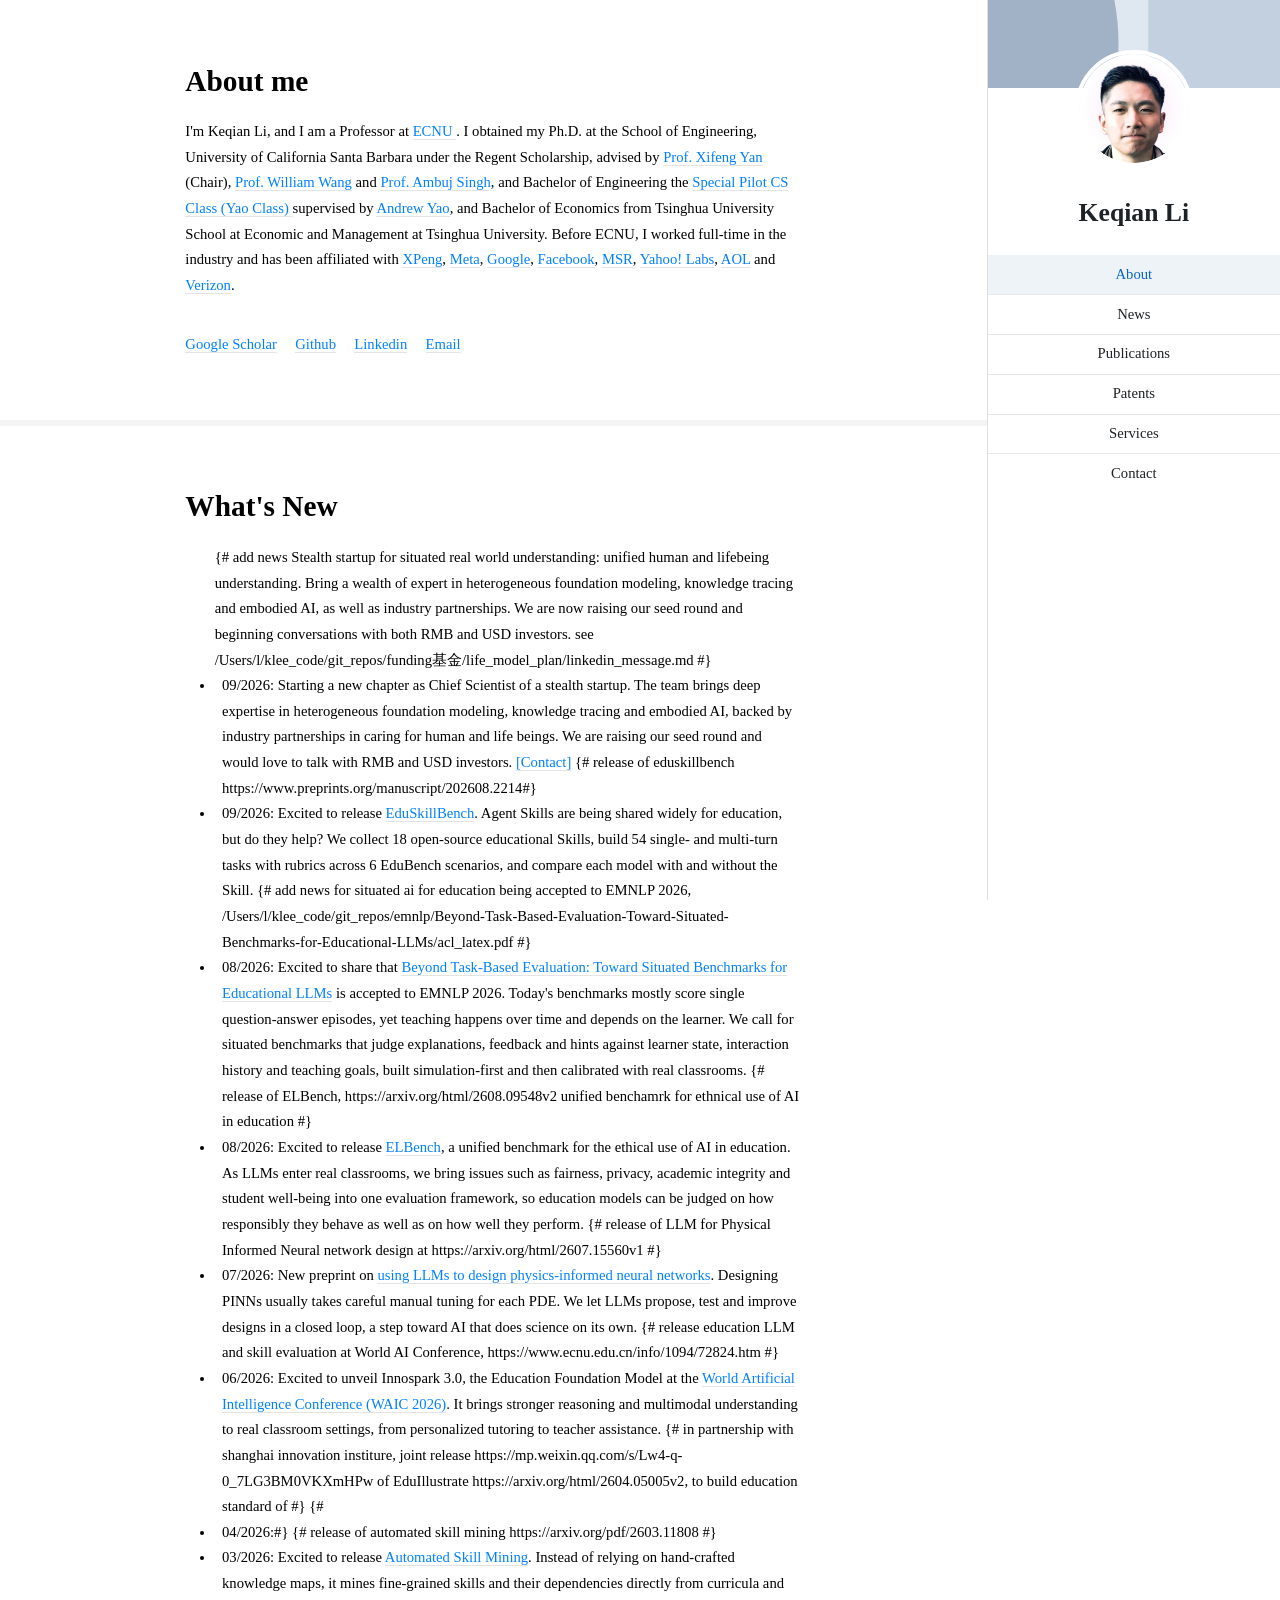
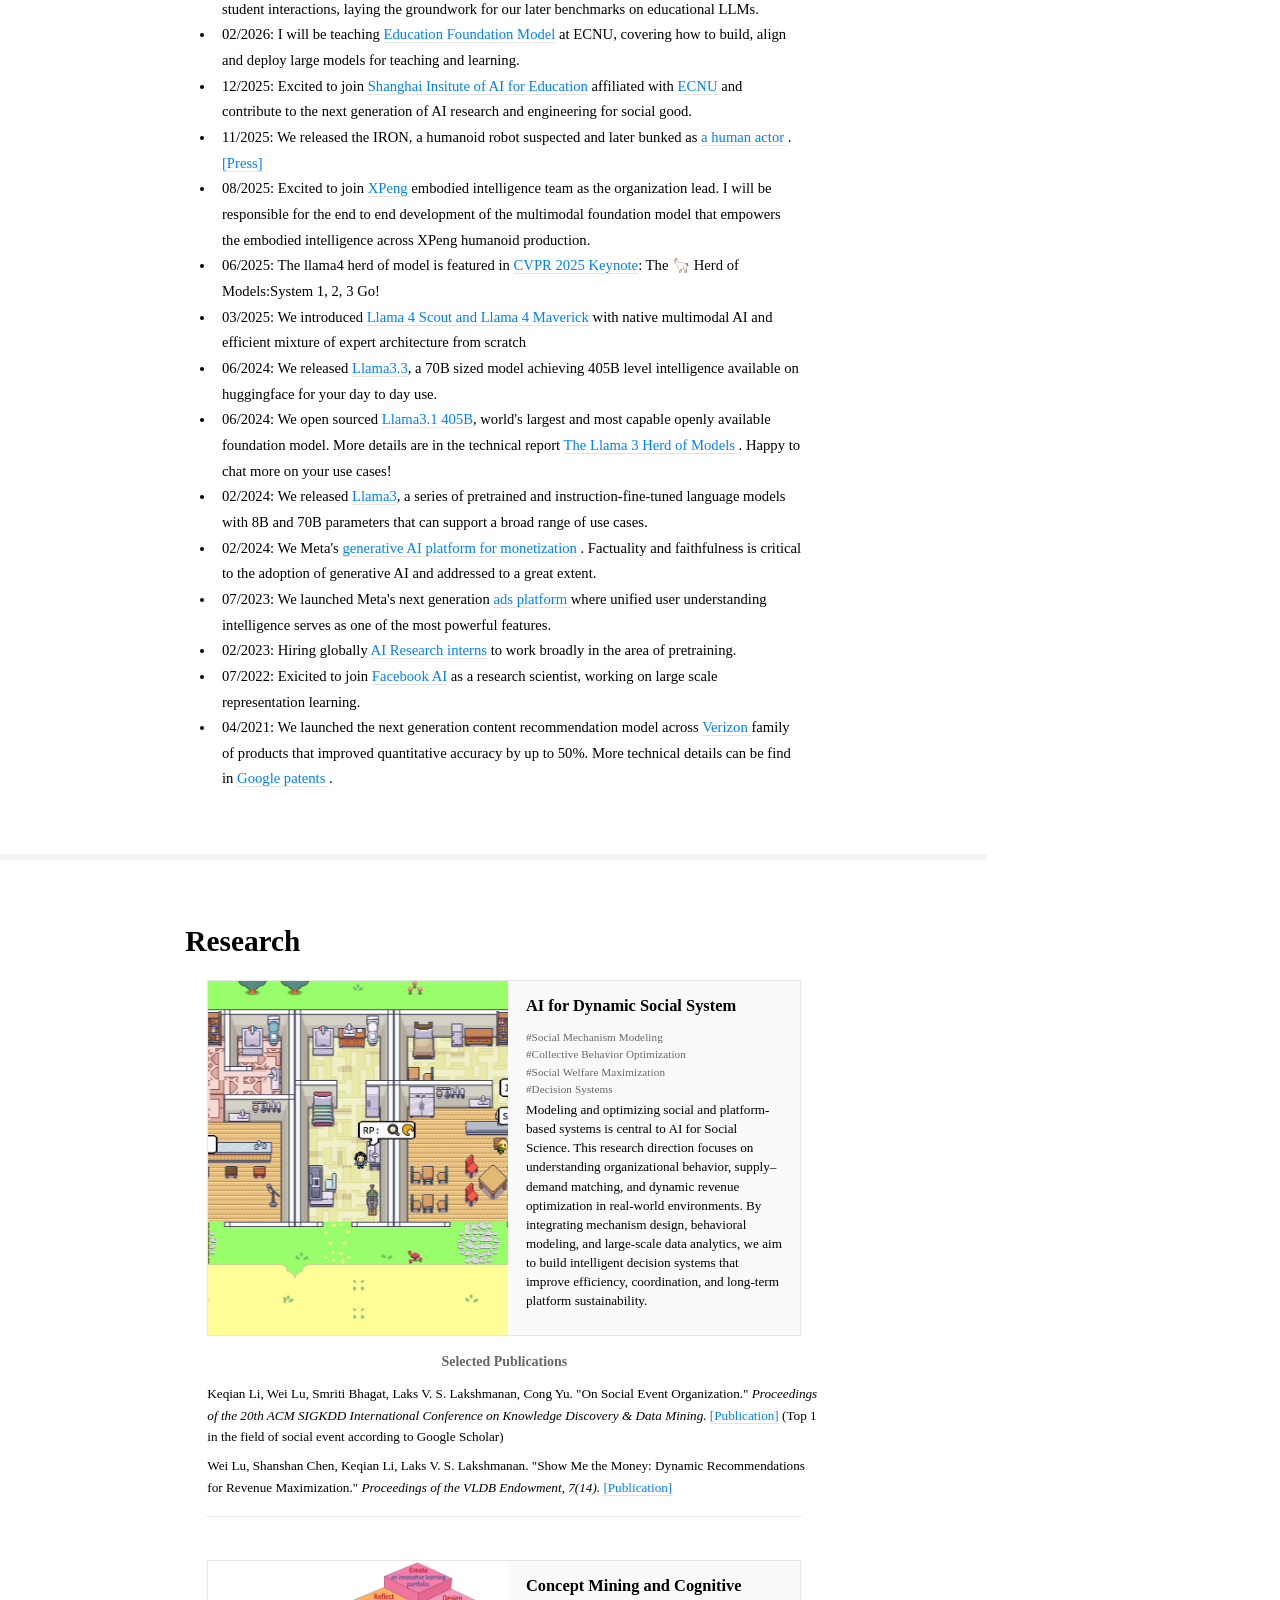
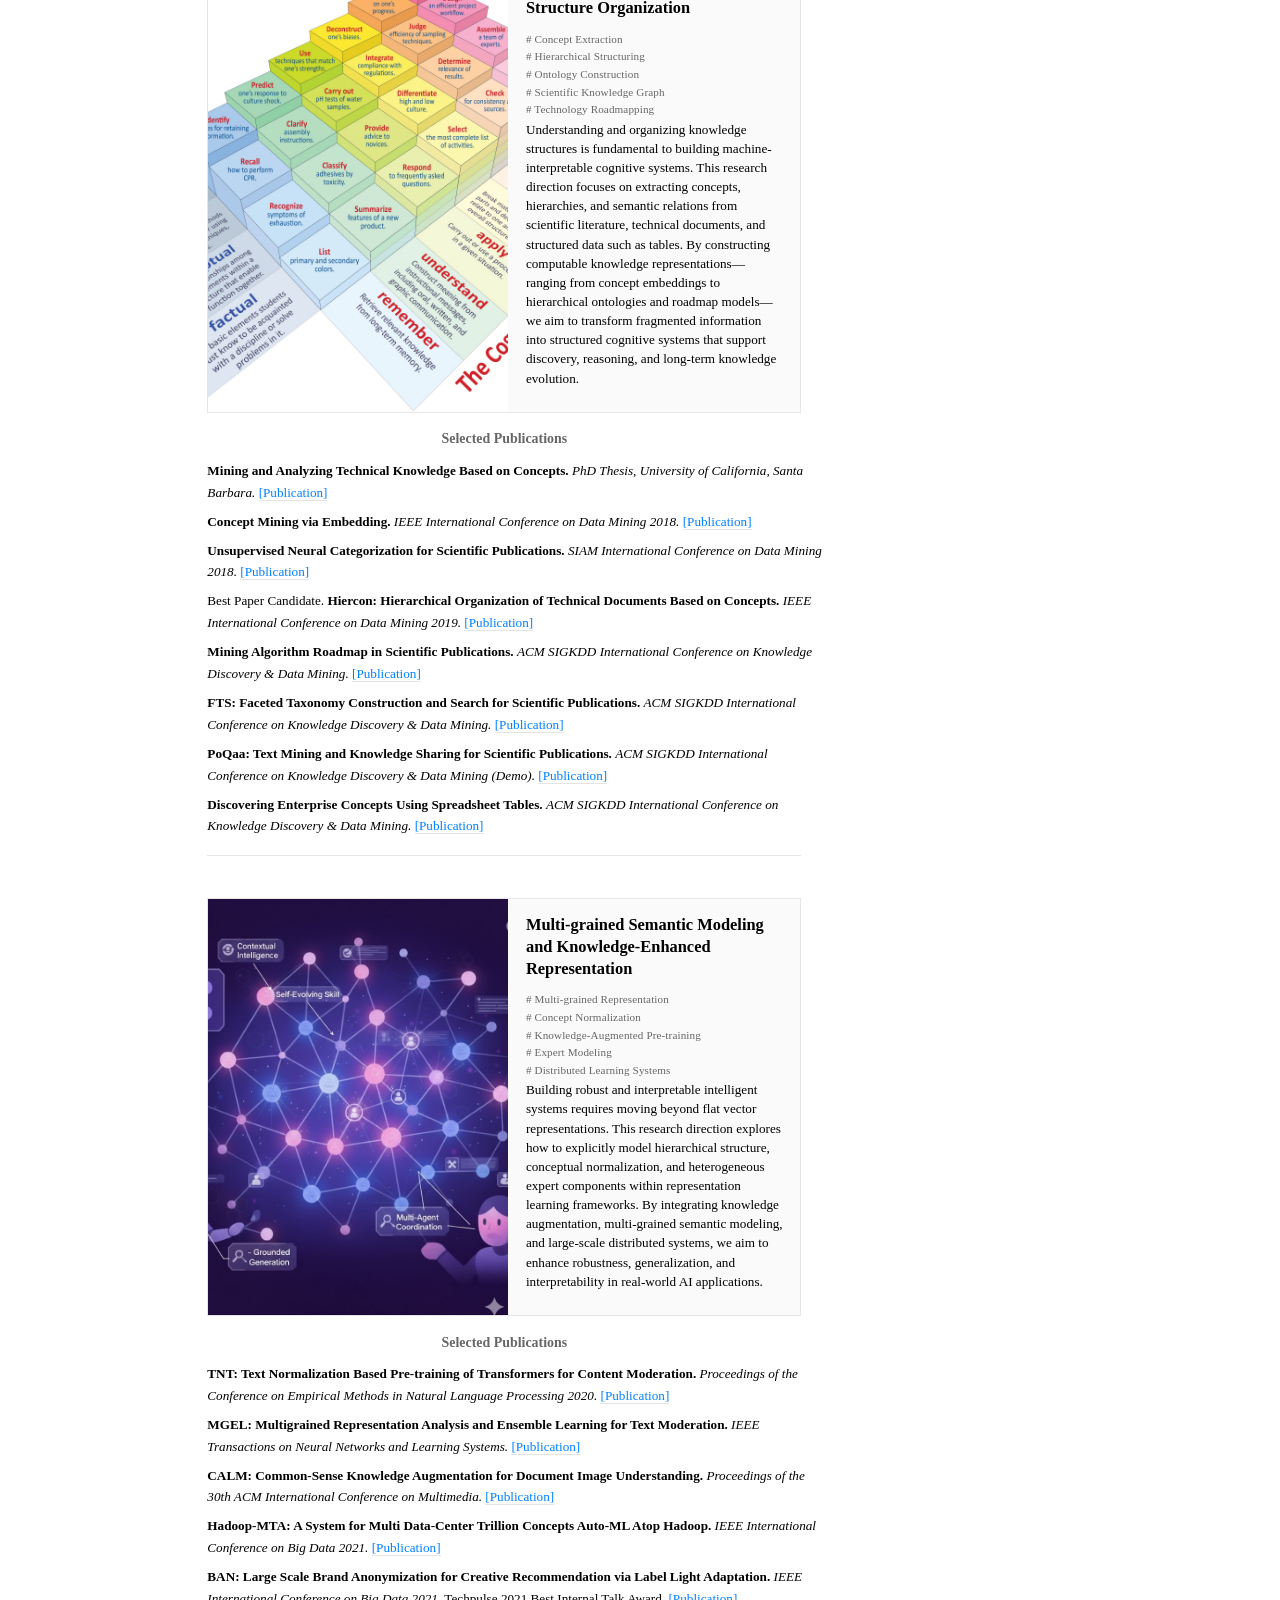
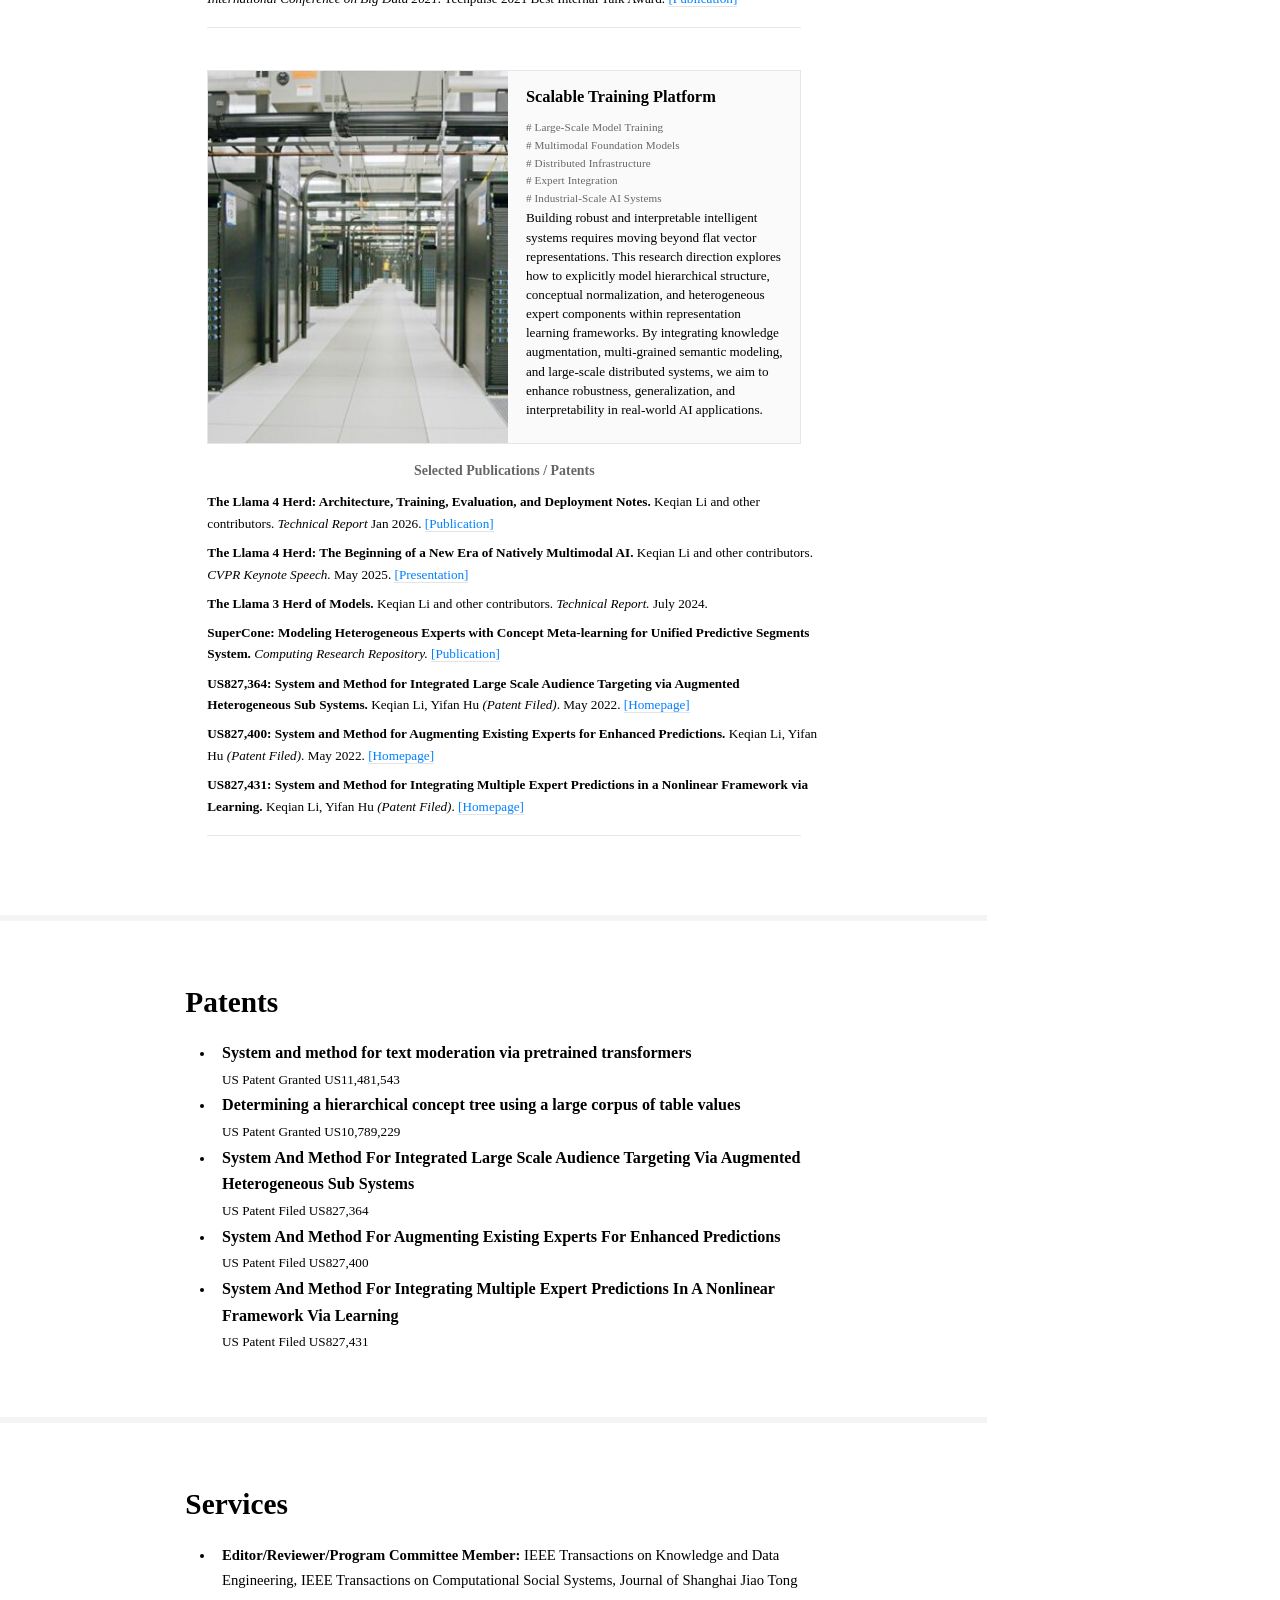
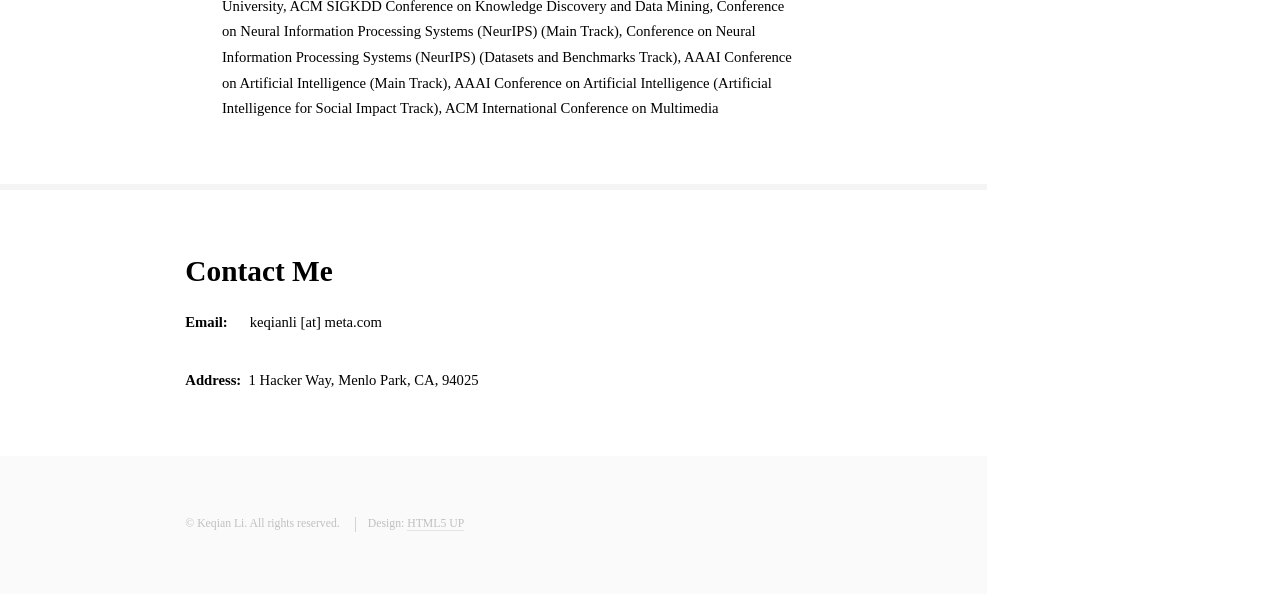
==== commit c0b8a263: "clean for merge" ====
--- a/index.html
+++ b/index.html
@@ -46,7 +46,7 @@
 		<!-- Header -->
 		<section id="header" class="skel-layers-fixed">
 			<header>
-				<span class="image avatar"><img src="img/496232775_2539763146372647_515131954546301573_n.jpg" alt="" /></span>
+				<span class="image avatar"><img src="1766485558307.jpeg" alt="" /></span>
 				<h1 id="logo"><a href="#">Keqian Li</a></h1>
 			</header>
 			<nav id="nav">
@@ -124,7 +124,19 @@
 					<h2>What's New</h2>
 					<div class="container" style="overflow-y: scroll;">
 						<ul>
-							<li>12/2025: Excited to join <a href="https://aiedu.ecnu.edu.cn/">Shanghai Insitute of AI for Education</a> affiliated with <a href="https://en.wikipedia.org/wiki/East_China_Normal_University">ECNU</a> and contribute to the next generation of AI research and engineering for social good.
+                            {# add news Stealth startup for situated real world understanding: unified human and lifebeing understanding. Bring a wealth of expert in heterogeneous foundation modeling, knowledge tracing and embodied AI, as well as industry partnerships. We are now raising our seed round and beginning conversations with both RMB and USD investors. see /Users/l/klee_code/git_repos/funding基金/life_model_plan/linkedin_message.md #}
+							<li>09/2026: Starting a new chapter as Chief Scientist of a stealth startup. The team brings deep expertise in heterogeneous foundation modeling, knowledge tracing and embodied AI, backed by
+                                industry partnerships in caring for human and life beings.
+                                We are raising our seed round and would love to talk with RMB and USD investors. <a href="mailto:keqianlimail@gmail.com">[Contact]</a>
+                            {# release of eduskillbench https://www.preprints.org/manuscript/202608.2214#}
+                            <li>09/2026: Excited to release <a href="https://www.preprints.org/manuscript/202608.2214">EduSkillBench</a>. Agent Skills are being shared widely for education, but do they help? We collect 18 open-source educational Skills, build 54 single- and multi-turn tasks with rubrics across 6 EduBench scenarios, and compare each model with and without the Skill.                            {# add news for situated ai for education being accepted to EMNLP 2026, /Users/l/klee_code/git_repos/emnlp/Beyond-Task-Based-Evaluation-Toward-Situated-Benchmarks-for-Educational-LLMs/acl_latex.pdf #}
+                            <li>08/2026: Excited to share that <a href="#">Beyond Task-Based Evaluation: Toward Situated Benchmarks for Educational LLMs</a> is accepted to EMNLP 2026. Today's benchmarks mostly score single question-answer episodes, yet teaching happens over time and depends on the learner. We call for situated benchmarks that judge explanations, feedback and hints against learner state, interaction history and teaching goals, built simulation-first and then calibrated with real classrooms.                            {# release of ELBench, https://arxiv.org/html/2608.09548v2 unified benchamrk for ethnical use of AI in education #}
+                            <li>08/2026: Excited to release <a href="https://arxiv.org/abs/2608.09548">ELBench</a>, a unified benchmark for the ethical use of AI in education. As LLMs enter real classrooms, we bring issues such as fairness, privacy, academic integrity and student well-being into one evaluation framework, so education models can be judged on how responsibly they behave as well as on how well they perform.                            {# release of LLM for Physical Informed Neural network design at https://arxiv.org/html/2607.15560v1 #}
+                            <li>07/2026: New preprint on <a href="https://arxiv.org/abs/2607.15560">using LLMs to design physics-informed neural networks</a>. Designing PINNs usually takes careful manual tuning for each PDE. We let LLMs propose, test and improve designs in a closed loop, a step toward AI that does science on its own.                            {# release education LLM and skill evaluation at World AI Conference, https://www.ecnu.edu.cn/info/1094/72824.htm #}
+                            <li>06/2026: Excited to unveil Innospark 3.0, the Education Foundation Model at the <a href="https://aiii.global/waic-2026/">World Artificial Intelligence Conference (WAIC 2026)</a>. It brings stronger reasoning and multimodal understanding to real classroom settings, from personalized tutoring to teacher assistance.                            {# in partnership with shanghai innovation institure, joint release https://mp.weixin.qq.com/s/Lw4-q-0_7LG3BM0VKXmHPw of EduIllustrate https://arxiv.org/html/2604.05005v2, to build education standard of #}
+{#							<li>04/2026:#}
+                            {# release of automated skill mining https://arxiv.org/pdf/2603.11808 #}
+                            <li>03/2026: Excited to release <a href="https://arxiv.org/html/2603.11808v2">Automated Skill Mining</a>. Instead of relying on hand-crafted knowledge maps, it mines fine-grained skills and their dependencies directly from curricula and student interactions, laying the groundwork for our later benchmarks on educational LLMs.                            <li>02/2026: I will be teaching <a href="https://english.ecnu.edu.cn/content.jsp?urltype=news.NewsContentUrl&wbtreeid=1632&wbnewsid=3547">Education Foundation Model</a> at ECNU, covering how to build, align and deploy large models for teaching and learning.							<li>12/2025: Excited to join <a href="https://aiedu.ecnu.edu.cn/">Shanghai Insitute of AI for Education</a> affiliated with <a href="https://en.wikipedia.org/wiki/East_China_Normal_University">ECNU</a> and contribute to the next generation of AI research and engineering for social good.
 							<li>11/2025: We released the IRON<a href="https://www.xiaopeng.com/airobot.html"></a>, a humanoid robot suspected and later bunked as <a href="https://www.youtube.com/watch?v=1Zl3XzvRsao"> a human actor </a> . <a href="https://www.cnbc.com/2025/11/05/china-xpeng-to-launch-robotaxis-humanoid-robots-with-own-ai-chips.html"> [Press] </a>
 							<li>08/2025: Excited to join <a href="https://www.xpeng.com/"> XPeng </a> embodied intelligence team as the organization lead. I will be responsible for the end to end development of the multimodal foundation model that empowers the embodied intelligence across XPeng humanoid production.
 							<li>06/2025: The llama4 herd of model is featured in  <a href="https://cvpr.thecvf.com/virtual/2025/invited-talk/35403"> <span class="label">  CVPR 2025 Keynote</span></a>: The 🦙 Herd of Models:System 1, 2, 3 Go!
--- a/css/style.css
+++ b/css/style.css
@@ -939,8 +939,9 @@
 /* Header */
 
 	#header {
-		background: #042746;
-		color: #d1f1e9;
+		background: #fff;
+		border-left: solid 1px #e0dfdc;
+		color: #1d2226;
 		height: 100%;
 		position: fixed;
 		text-align: center;
@@ -950,23 +951,23 @@
 	}
 
 		#header h1, #header h2, #header h3, #header h4, #header h5, #header h6 {
-			color: #ffffff;
+			color: #1d2226;
 		}
 
 			#header h1 a, #header h2 a, #header h3 a, #header h4 a, #header h5 a, #header h6 a {
-				color: #ffffff;
+				color: #1d2226;
 			}
 
 		#header header p {
-			color: #b6e9dc;
+			color: #38434f;
 		}
 
 		#header a {
-			color: #d1f1e9;
+			color: #1d2226;
 		}
 
 			#header a:hover {
-				color: #ffffff !important;
+				color: #0a66c2 !important;
 			}
 
 		#header > header {
@@ -985,9 +986,31 @@
 			}
 
 			#header > header p {
-				color: #d1f1e9;
+				color: #38434f;
 				font-style: italic;
 				margin: 1em 0 0 0;
+			}
+
+		/* LinkedIn-style banner: 3 color blocks measured from a LinkedIn profile card (432x112) */
+		section#header > header {
+			padding-top: 3.4em;
+			position: relative;
+		}
+
+			section#header > header:before {
+				background: url("data:image/svg+xml,%3Csvg xmlns='http://www.w3.org/2000/svg' viewBox='0 0 432 112' preserveAspectRatio='none'%3E%3Crect width='432' height='112' fill='%23c3d0e0'/%3E%3Crect width='237' height='112' fill='%23dfe7f0'/%3E%3Cpath d='M0 0H187A264 264 0 0 1 187 112H0Z' fill='%23a1b2c6'/%3E%3C/svg%3E") no-repeat top left;
+				background-size: 100% 100%;
+				content: '';
+				height: 6em;
+				left: 0;
+				position: absolute;
+				right: 0;
+				top: 0;
+			}
+
+			section#header > header .avatar {
+				border: solid 4px #fff;
+				position: relative;
 			}
 
 		#header > footer {
@@ -1003,7 +1026,7 @@
 			}
 
 				#header > footer .icons li a {
-					color: #b6e9dc;
+					color: #38434f;
 				}
 
 		#header > nav ul {
@@ -1013,7 +1036,7 @@
 		}
 
 			#header > nav ul li {
-				border-top: solid 2px #3c4945;
+				border-top: solid 1px #e8e8e8;
 				display: block;
 				padding: 0;
 			}
@@ -1025,15 +1048,15 @@
 					-ms-transition: none;
 					transition: none;
 					border: 0;
-					color: #ffffff !important;
+					color: #1d2226 !important;
 					display: block;
 					padding: 0.45em 0;
 					text-decoration: none;
 				}
 
 					#header > nav ul li a.active {
-						background: #fff;
-						color: #a0b4b7 !important;
+						background: #eef3f8;
+						color: #0a66c2 !important;
 					}
 
 				#header > nav ul li:first-child {
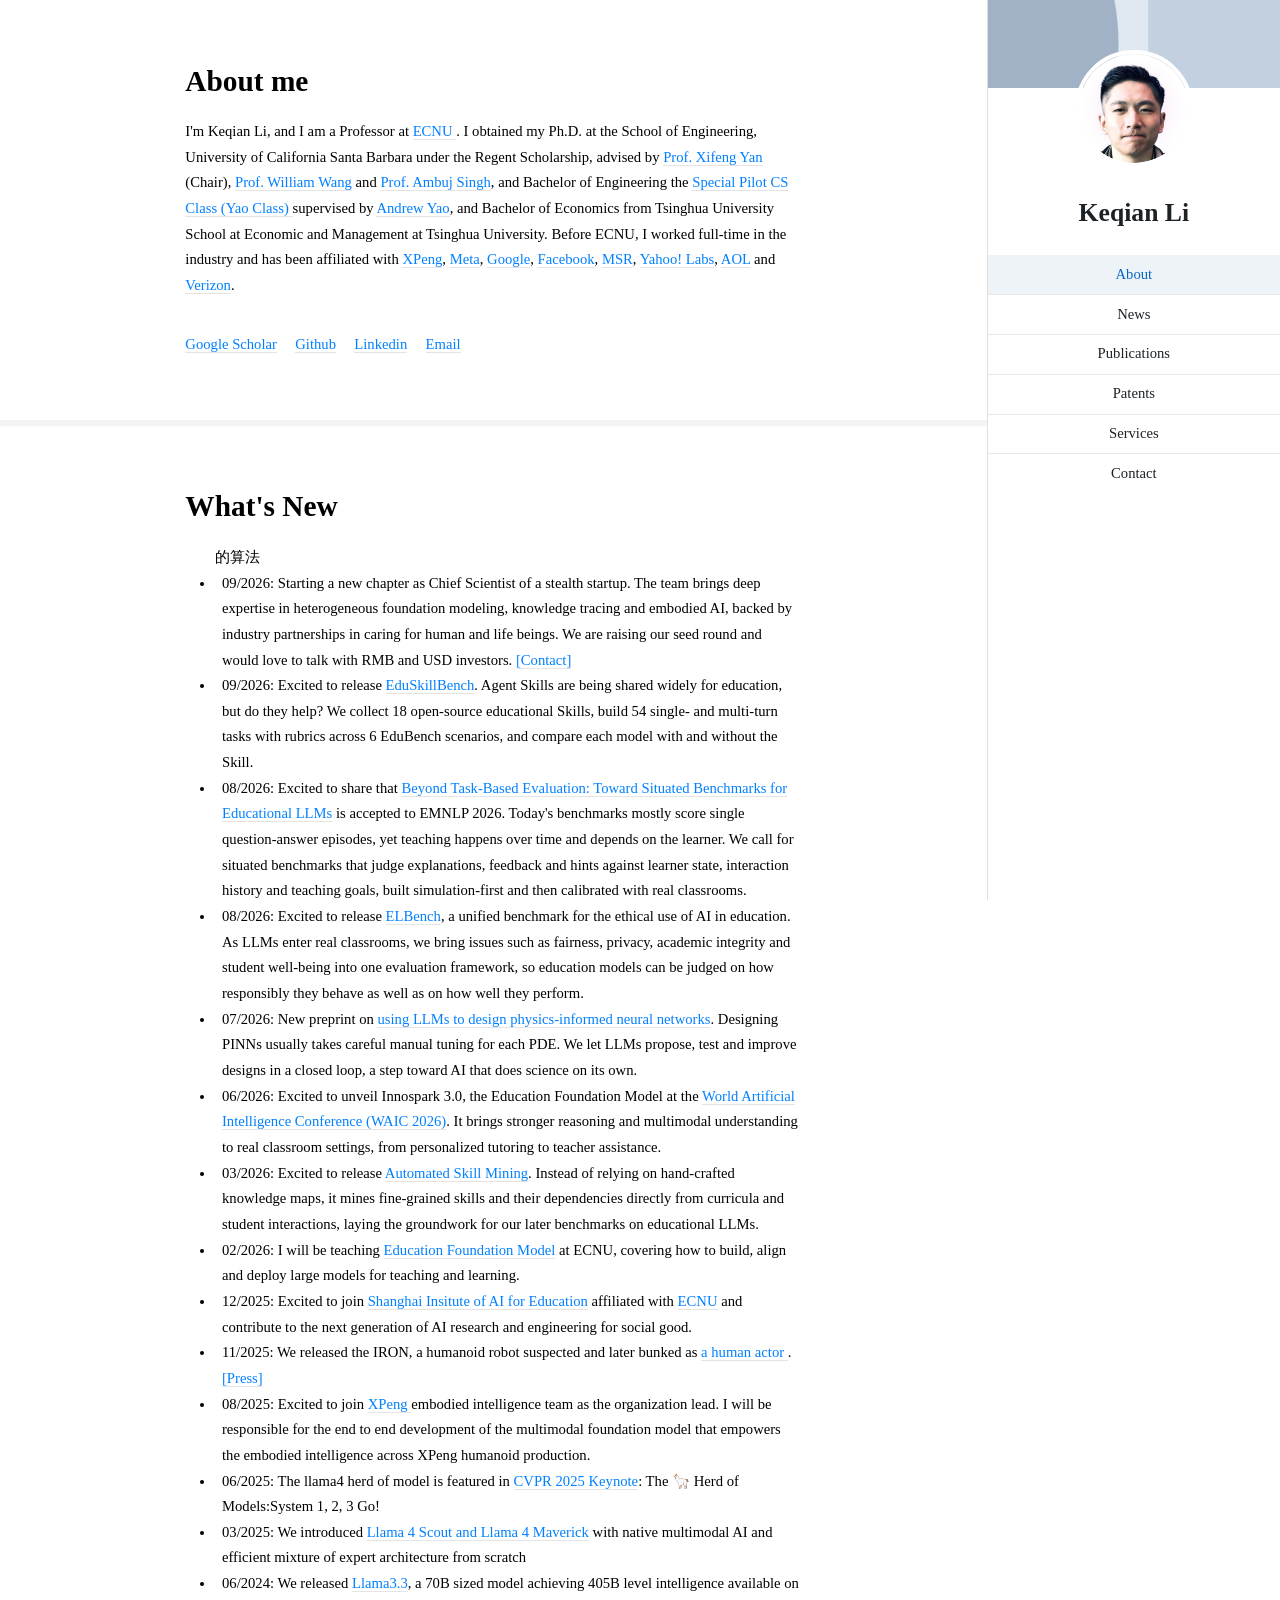
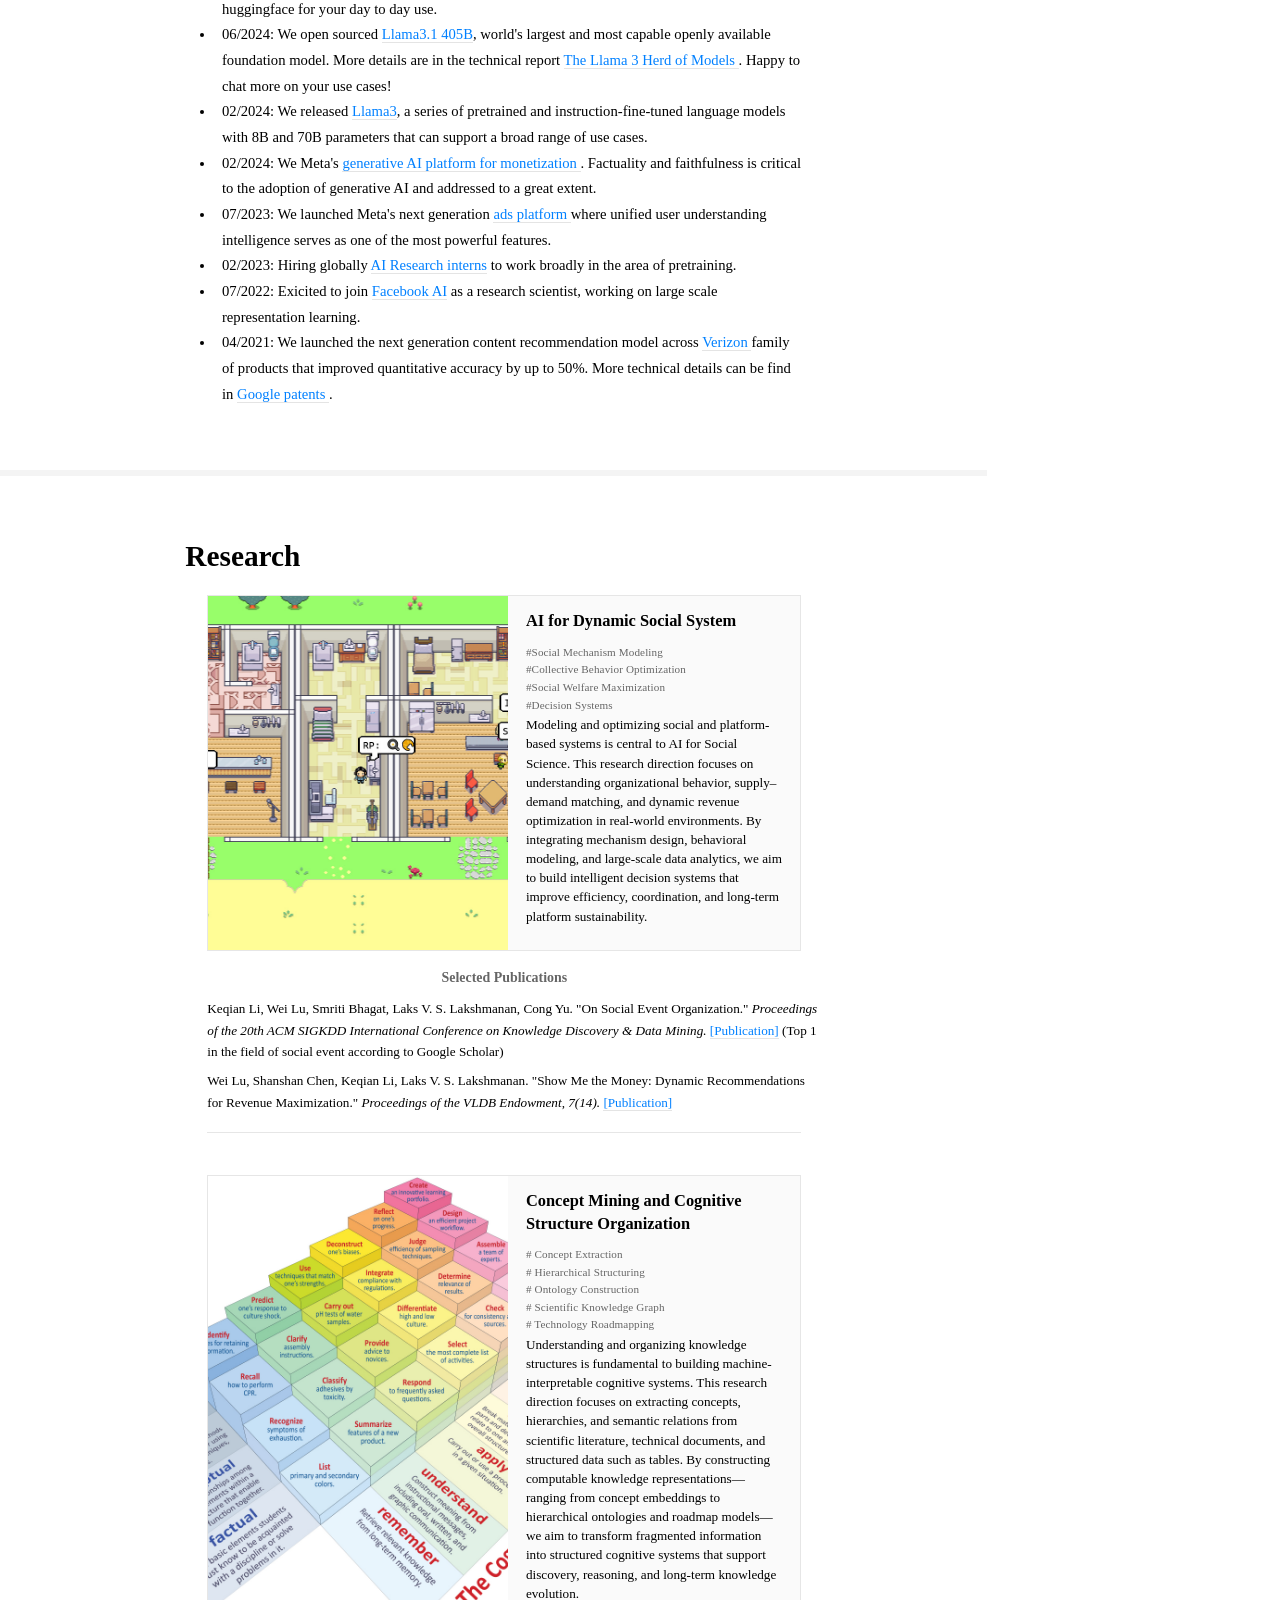
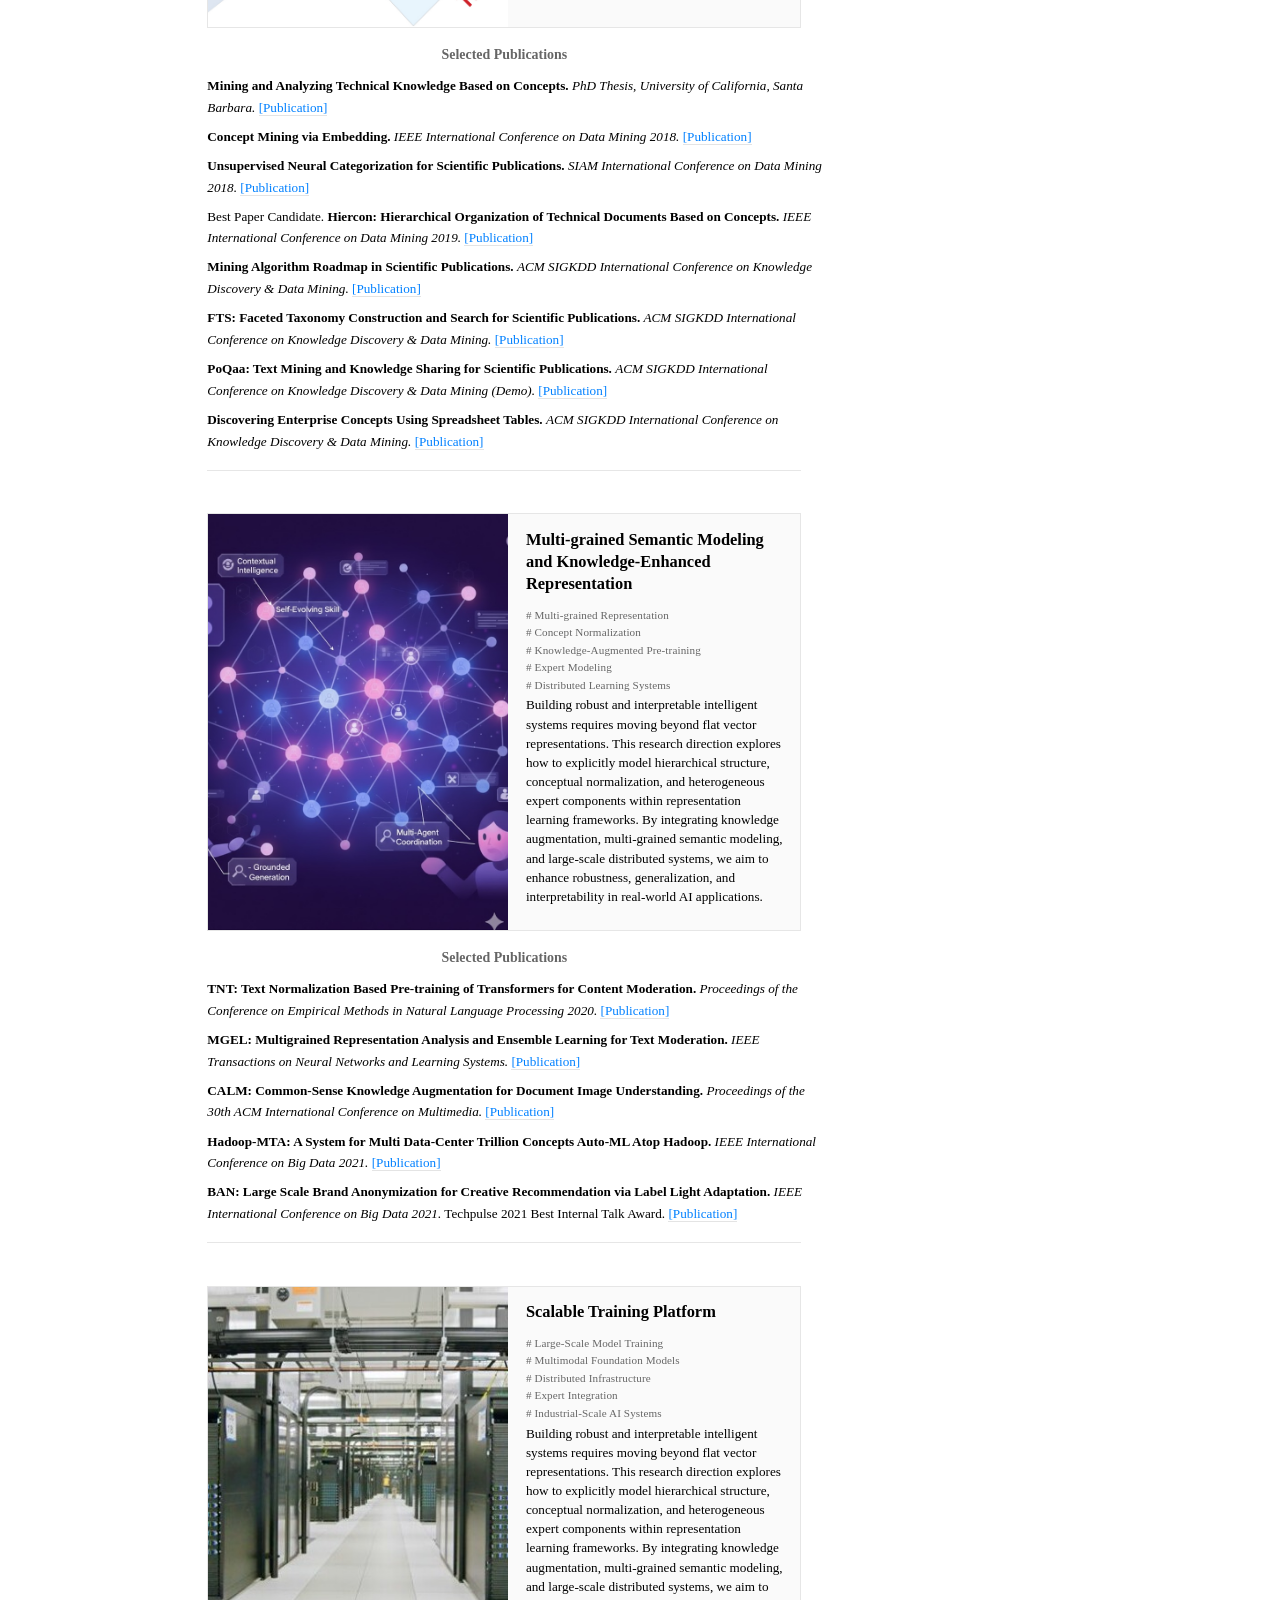
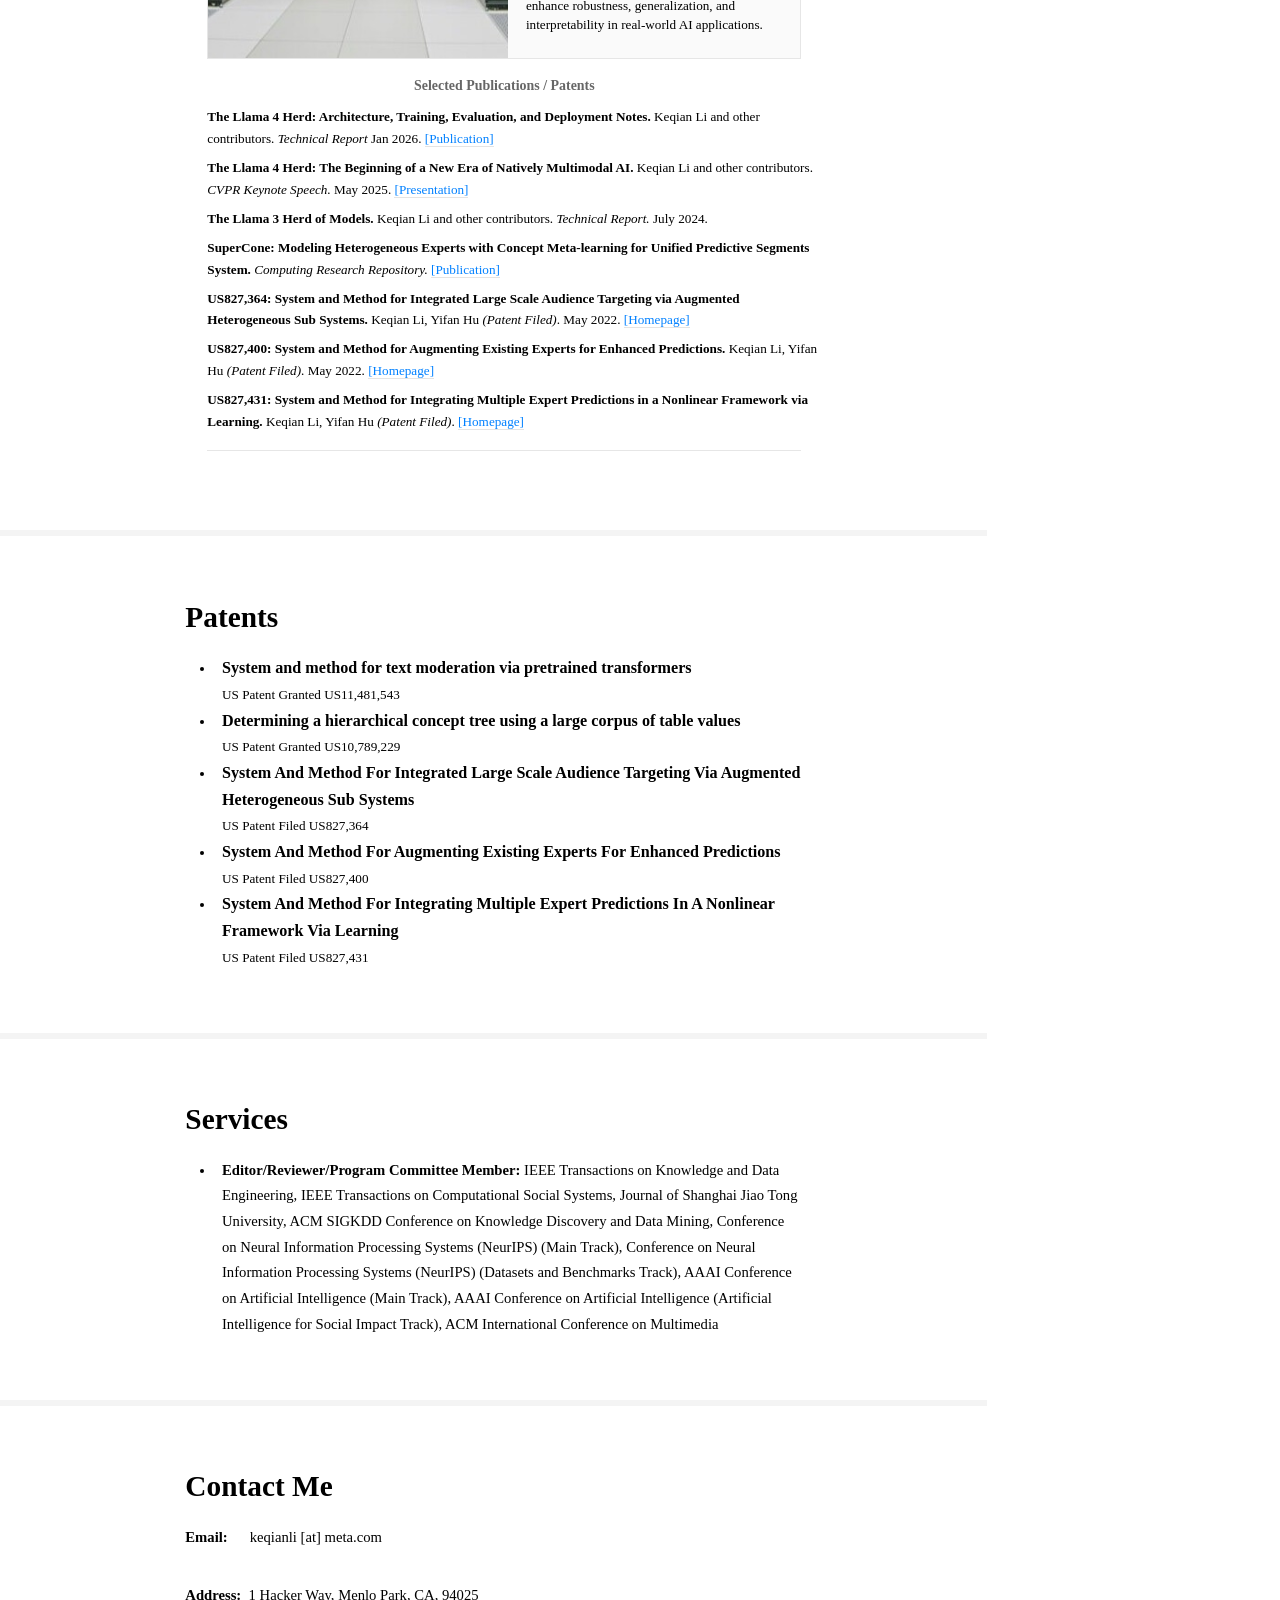
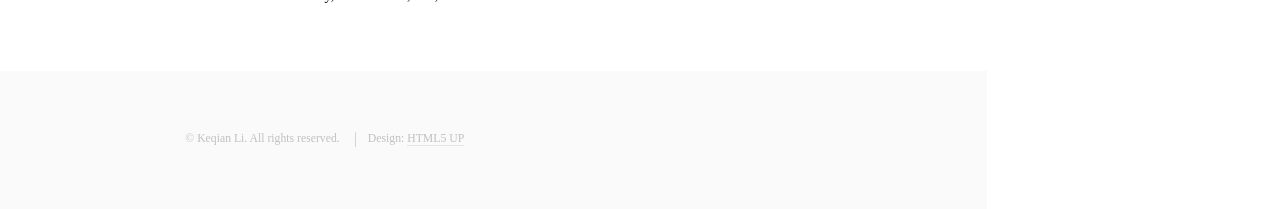
==== commit 910d72e2: "clean for merge" ====
--- a/index.html
+++ b/index.html
@@ -124,18 +124,19 @@
 					<h2>What's New</h2>
 					<div class="container" style="overflow-y: scroll;">
 						<ul>
-                            {# add news Stealth startup for situated real world understanding: unified human and lifebeing understanding. Bring a wealth of expert in heterogeneous foundation modeling, knowledge tracing and embodied AI, as well as industry partnerships. We are now raising our seed round and beginning conversations with both RMB and USD investors. see /Users/l/klee_code/git_repos/funding基金/life_model_plan/linkedin_message.md #}
+                            的算法
+                            <!-- add news Stealth startup for situated real world understanding: unified human and lifebeing understanding. Bring a wealth of expert in heterogeneous foundation modeling, knowledge tracing and embodied AI, as well as industry partnerships. We are now raising our seed round and beginning conversations with both RMB and USD investors. see /Users/l/klee_code/git_repos/funding基金/life_model_plan/linkedin_message.md -->
 							<li>09/2026: Starting a new chapter as Chief Scientist of a stealth startup. The team brings deep expertise in heterogeneous foundation modeling, knowledge tracing and embodied AI, backed by
                                 industry partnerships in caring for human and life beings.
                                 We are raising our seed round and would love to talk with RMB and USD investors. <a href="mailto:keqianlimail@gmail.com">[Contact]</a>
-                            {# release of eduskillbench https://www.preprints.org/manuscript/202608.2214#}
-                            <li>09/2026: Excited to release <a href="https://www.preprints.org/manuscript/202608.2214">EduSkillBench</a>. Agent Skills are being shared widely for education, but do they help? We collect 18 open-source educational Skills, build 54 single- and multi-turn tasks with rubrics across 6 EduBench scenarios, and compare each model with and without the Skill.                            {# add news for situated ai for education being accepted to EMNLP 2026, /Users/l/klee_code/git_repos/emnlp/Beyond-Task-Based-Evaluation-Toward-Situated-Benchmarks-for-Educational-LLMs/acl_latex.pdf #}
-                            <li>08/2026: Excited to share that <a href="#">Beyond Task-Based Evaluation: Toward Situated Benchmarks for Educational LLMs</a> is accepted to EMNLP 2026. Today's benchmarks mostly score single question-answer episodes, yet teaching happens over time and depends on the learner. We call for situated benchmarks that judge explanations, feedback and hints against learner state, interaction history and teaching goals, built simulation-first and then calibrated with real classrooms.                            {# release of ELBench, https://arxiv.org/html/2608.09548v2 unified benchamrk for ethnical use of AI in education #}
-                            <li>08/2026: Excited to release <a href="https://arxiv.org/abs/2608.09548">ELBench</a>, a unified benchmark for the ethical use of AI in education. As LLMs enter real classrooms, we bring issues such as fairness, privacy, academic integrity and student well-being into one evaluation framework, so education models can be judged on how responsibly they behave as well as on how well they perform.                            {# release of LLM for Physical Informed Neural network design at https://arxiv.org/html/2607.15560v1 #}
-                            <li>07/2026: New preprint on <a href="https://arxiv.org/abs/2607.15560">using LLMs to design physics-informed neural networks</a>. Designing PINNs usually takes careful manual tuning for each PDE. We let LLMs propose, test and improve designs in a closed loop, a step toward AI that does science on its own.                            {# release education LLM and skill evaluation at World AI Conference, https://www.ecnu.edu.cn/info/1094/72824.htm #}
-                            <li>06/2026: Excited to unveil Innospark 3.0, the Education Foundation Model at the <a href="https://aiii.global/waic-2026/">World Artificial Intelligence Conference (WAIC 2026)</a>. It brings stronger reasoning and multimodal understanding to real classroom settings, from personalized tutoring to teacher assistance.                            {# in partnership with shanghai innovation institure, joint release https://mp.weixin.qq.com/s/Lw4-q-0_7LG3BM0VKXmHPw of EduIllustrate https://arxiv.org/html/2604.05005v2, to build education standard of #}
-{#							<li>04/2026:#}
-                            {# release of automated skill mining https://arxiv.org/pdf/2603.11808 #}
+                            <!-- release of eduskillbench https://www.preprints.org/manuscript/202608.2214-->
+                            <li>09/2026: Excited to release <a href="https://www.preprints.org/manuscript/202608.2214">EduSkillBench</a>. Agent Skills are being shared widely for education, but do they help? We collect 18 open-source educational Skills, build 54 single- and multi-turn tasks with rubrics across 6 EduBench scenarios, and compare each model with and without the Skill.                            <!-- add news for situated ai for education being accepted to EMNLP 2026, /Users/l/klee_code/git_repos/emnlp/Beyond-Task-Based-Evaluation-Toward-Situated-Benchmarks-for-Educational-LLMs/acl_latex.pdf -->
+                            <li>08/2026: Excited to share that <a href="#">Beyond Task-Based Evaluation: Toward Situated Benchmarks for Educational LLMs</a> is accepted to EMNLP 2026. Today's benchmarks mostly score single question-answer episodes, yet teaching happens over time and depends on the learner. We call for situated benchmarks that judge explanations, feedback and hints against learner state, interaction history and teaching goals, built simulation-first and then calibrated with real classrooms.                            <!-- release of ELBench, https://arxiv.org/html/2608.09548v2 unified benchamrk for ethnical use of AI in education -->
+                            <li>08/2026: Excited to release <a href="https://arxiv.org/abs/2608.09548">ELBench</a>, a unified benchmark for the ethical use of AI in education. As LLMs enter real classrooms, we bring issues such as fairness, privacy, academic integrity and student well-being into one evaluation framework, so education models can be judged on how responsibly they behave as well as on how well they perform.                            <!-- release of LLM for Physical Informed Neural network design at https://arxiv.org/html/2607.15560v1 -->
+                            <li>07/2026: New preprint on <a href="https://arxiv.org/abs/2607.15560">using LLMs to design physics-informed neural networks</a>. Designing PINNs usually takes careful manual tuning for each PDE. We let LLMs propose, test and improve designs in a closed loop, a step toward AI that does science on its own.                            <!-- release education LLM and skill evaluation at World AI Conference, https://www.ecnu.edu.cn/info/1094/72824.htm -->
+                            <li>06/2026: Excited to unveil Innospark 3.0, the Education Foundation Model at the <a href="https://aiii.global/waic-2026/">World Artificial Intelligence Conference (WAIC 2026)</a>. It brings stronger reasoning and multimodal understanding to real classroom settings, from personalized tutoring to teacher assistance.                            <!-- in partnership with shanghai innovation institure, joint release https://mp.weixin.qq.com/s/Lw4-q-0_7LG3BM0VKXmHPw of EduIllustrate https://arxiv.org/html/2604.05005v2, to build education standard of -->
+<!--							<li>04/2026:-->
+                            <!-- release of automated skill mining https://arxiv.org/pdf/2603.11808 -->
                             <li>03/2026: Excited to release <a href="https://arxiv.org/html/2603.11808v2">Automated Skill Mining</a>. Instead of relying on hand-crafted knowledge maps, it mines fine-grained skills and their dependencies directly from curricula and student interactions, laying the groundwork for our later benchmarks on educational LLMs.                            <li>02/2026: I will be teaching <a href="https://english.ecnu.edu.cn/content.jsp?urltype=news.NewsContentUrl&wbtreeid=1632&wbnewsid=3547">Education Foundation Model</a> at ECNU, covering how to build, align and deploy large models for teaching and learning.							<li>12/2025: Excited to join <a href="https://aiedu.ecnu.edu.cn/">Shanghai Insitute of AI for Education</a> affiliated with <a href="https://en.wikipedia.org/wiki/East_China_Normal_University">ECNU</a> and contribute to the next generation of AI research and engineering for social good.
 							<li>11/2025: We released the IRON<a href="https://www.xiaopeng.com/airobot.html"></a>, a humanoid robot suspected and later bunked as <a href="https://www.youtube.com/watch?v=1Zl3XzvRsao"> a human actor </a> . <a href="https://www.cnbc.com/2025/11/05/china-xpeng-to-launch-robotaxis-humanoid-robots-with-own-ai-chips.html"> [Press] </a>
 							<li>08/2025: Excited to join <a href="https://www.xpeng.com/"> XPeng </a> embodied intelligence team as the organization lead. I will be responsible for the end to end development of the multimodal foundation model that empowers the embodied intelligence across XPeng humanoid production.
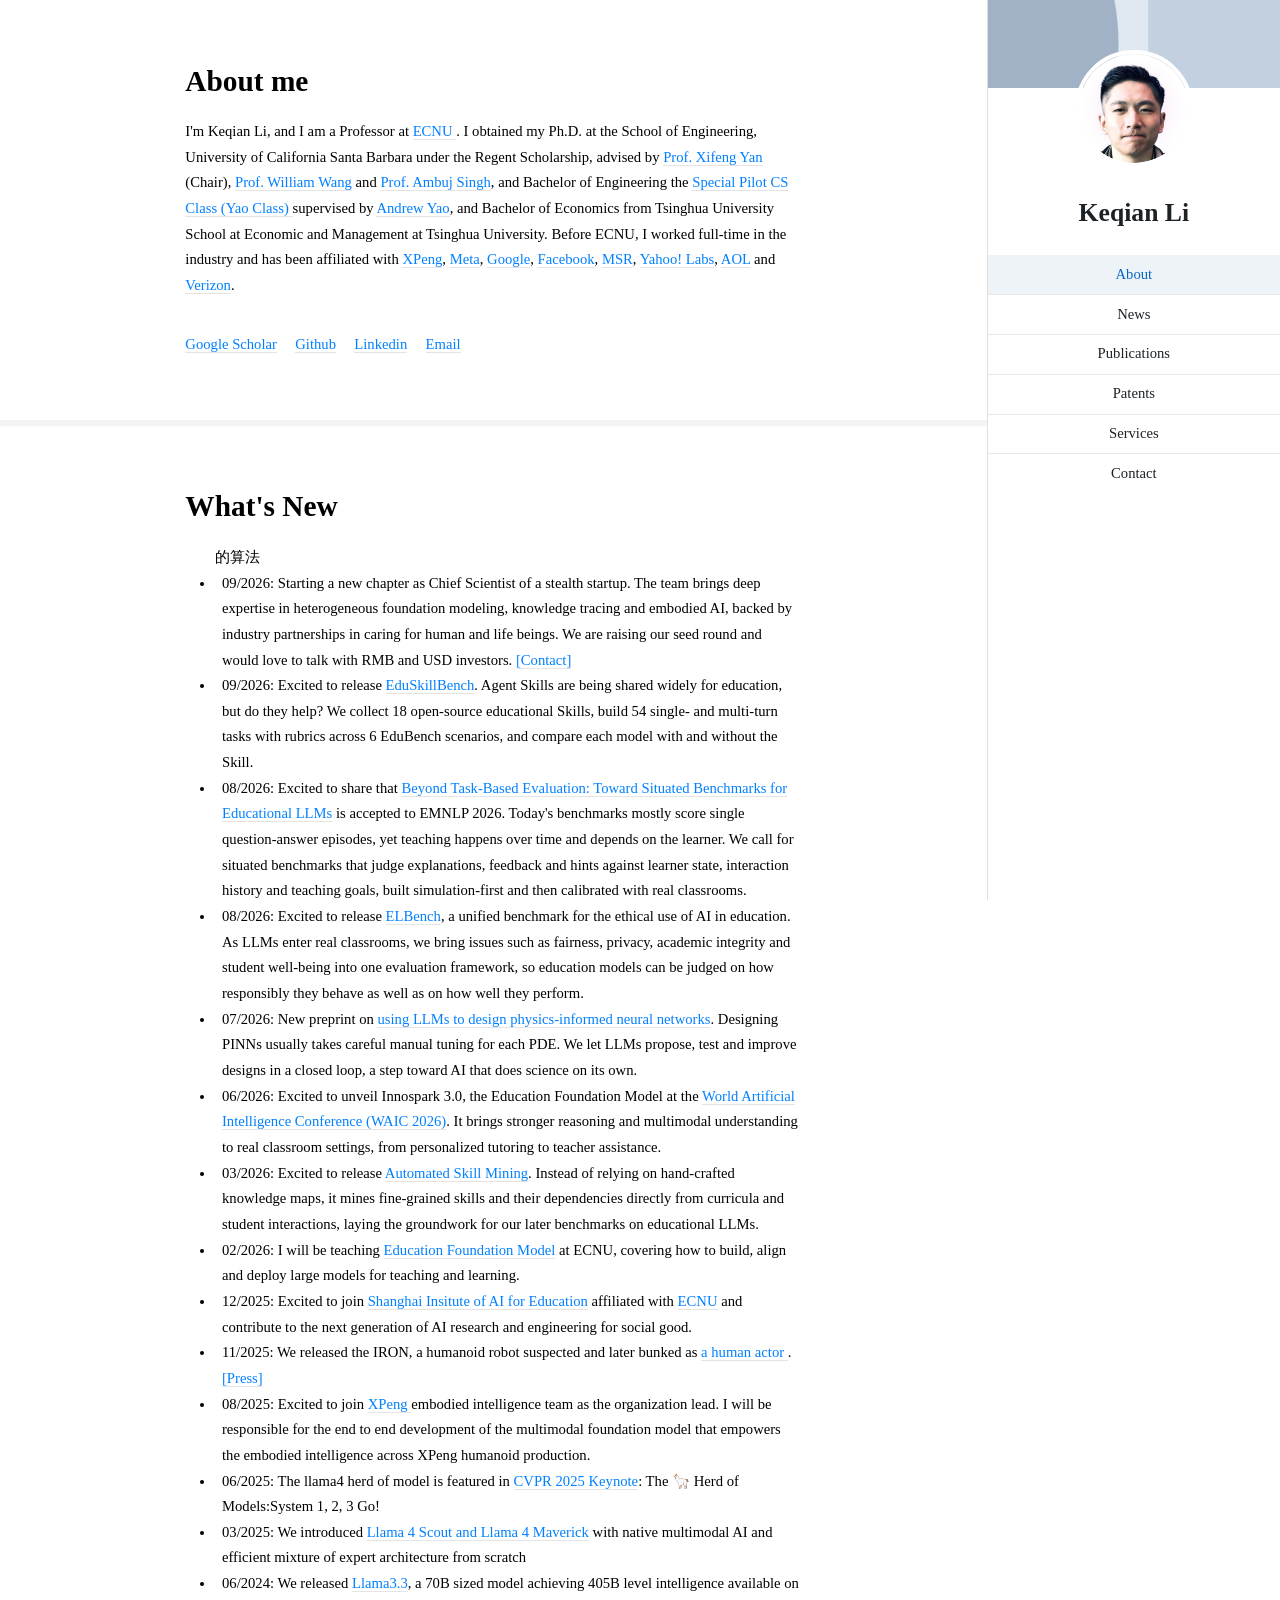
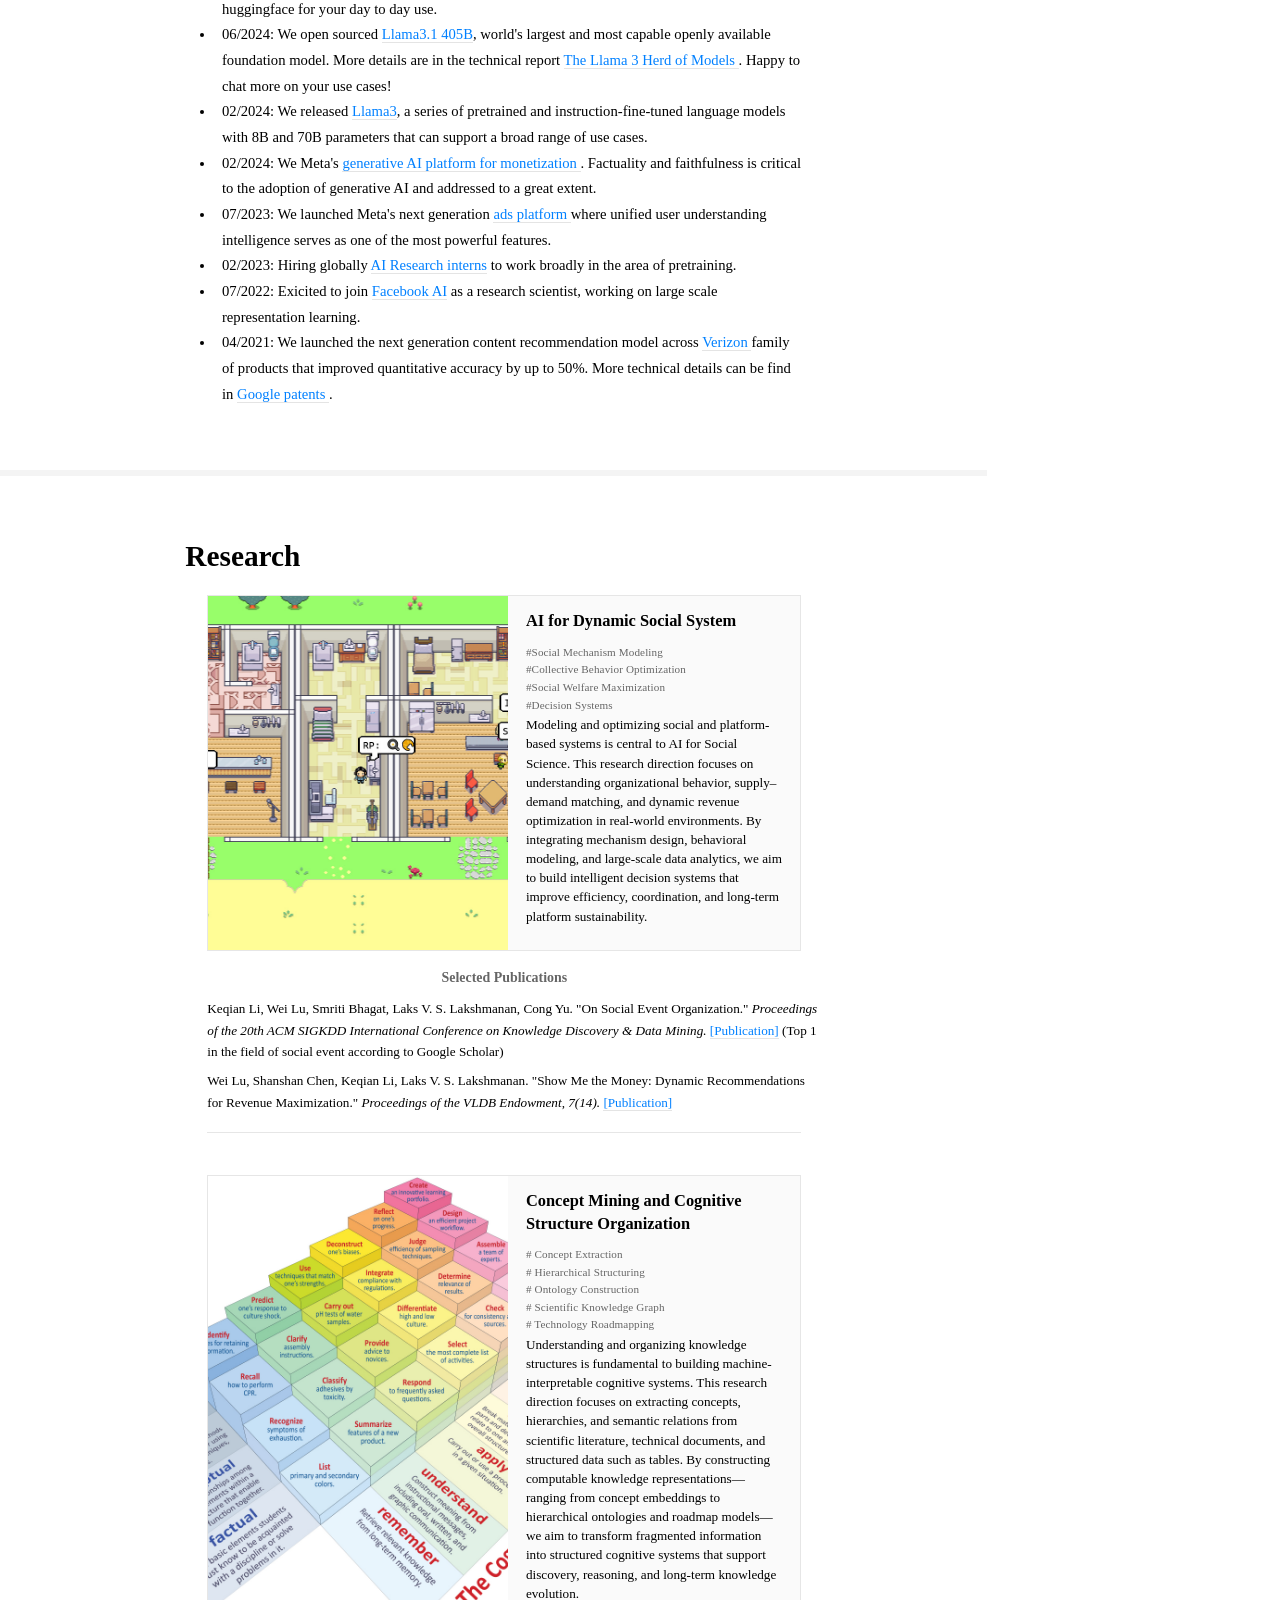
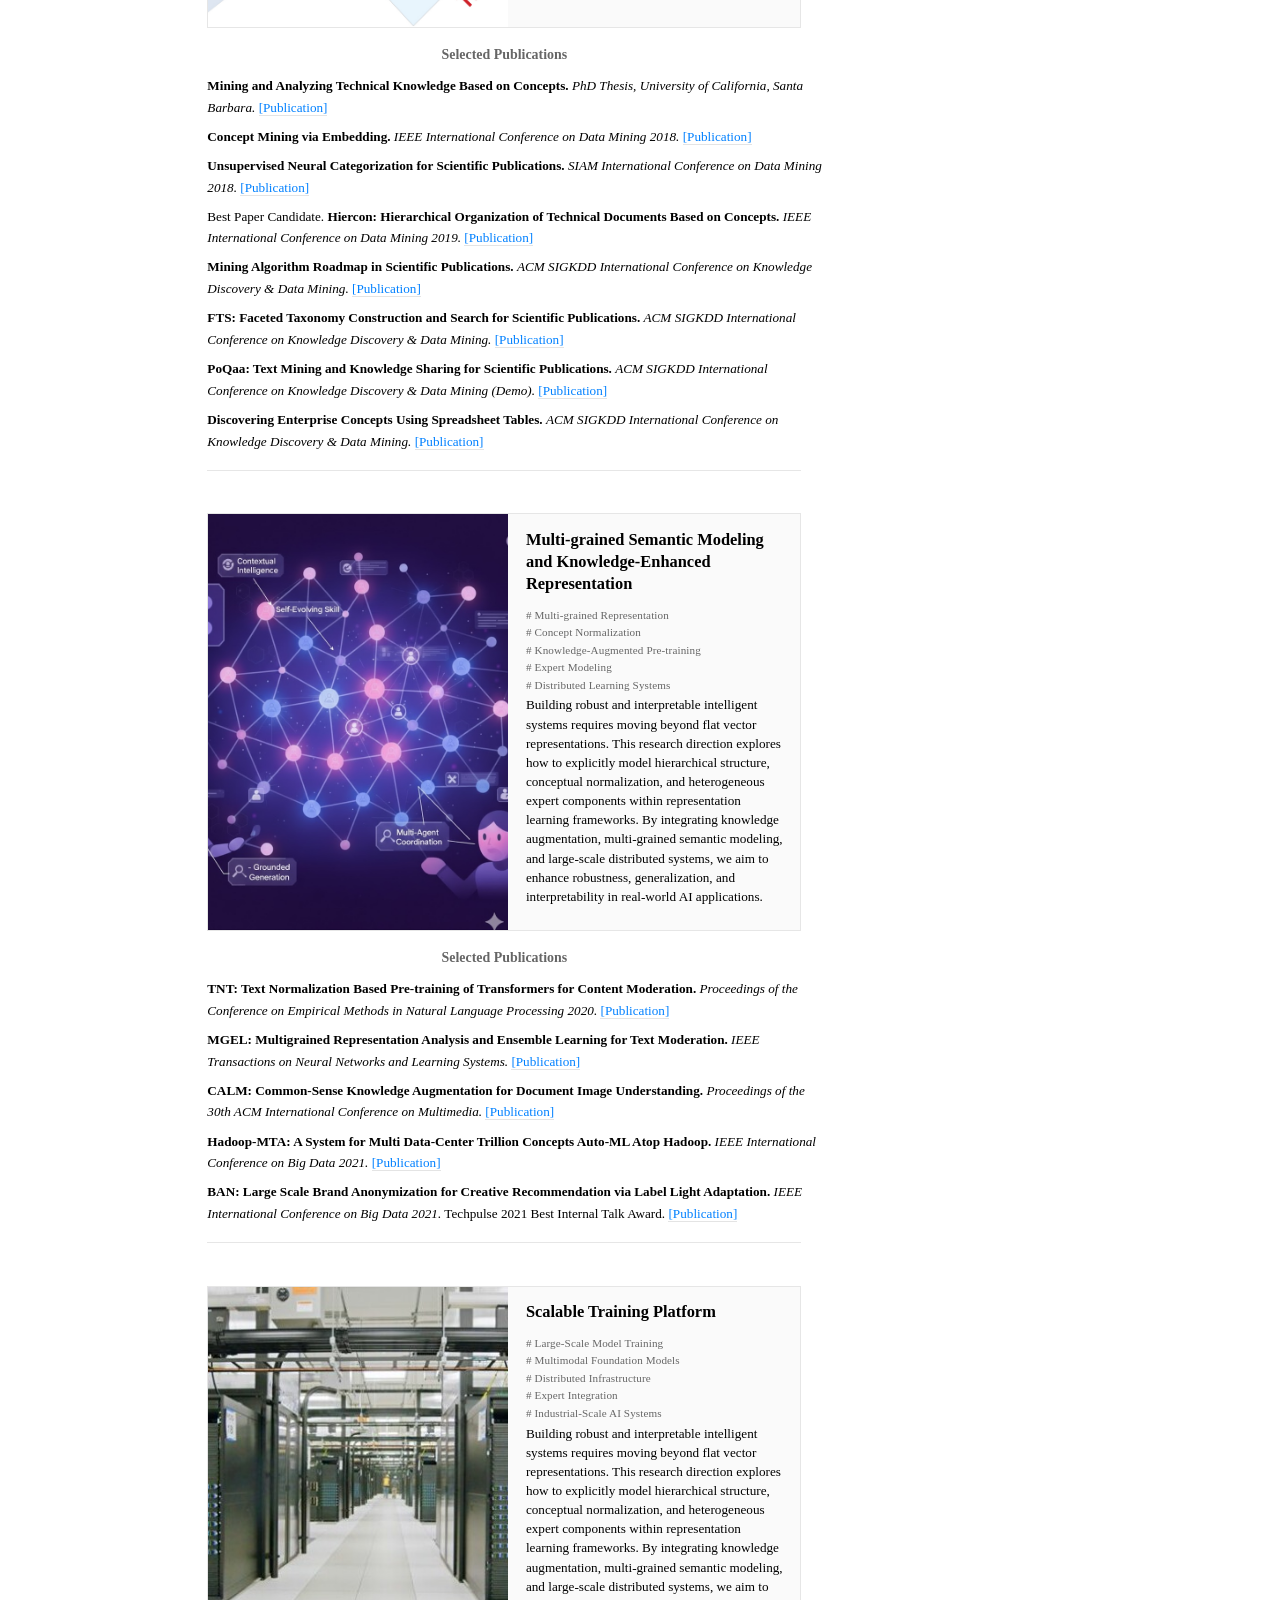
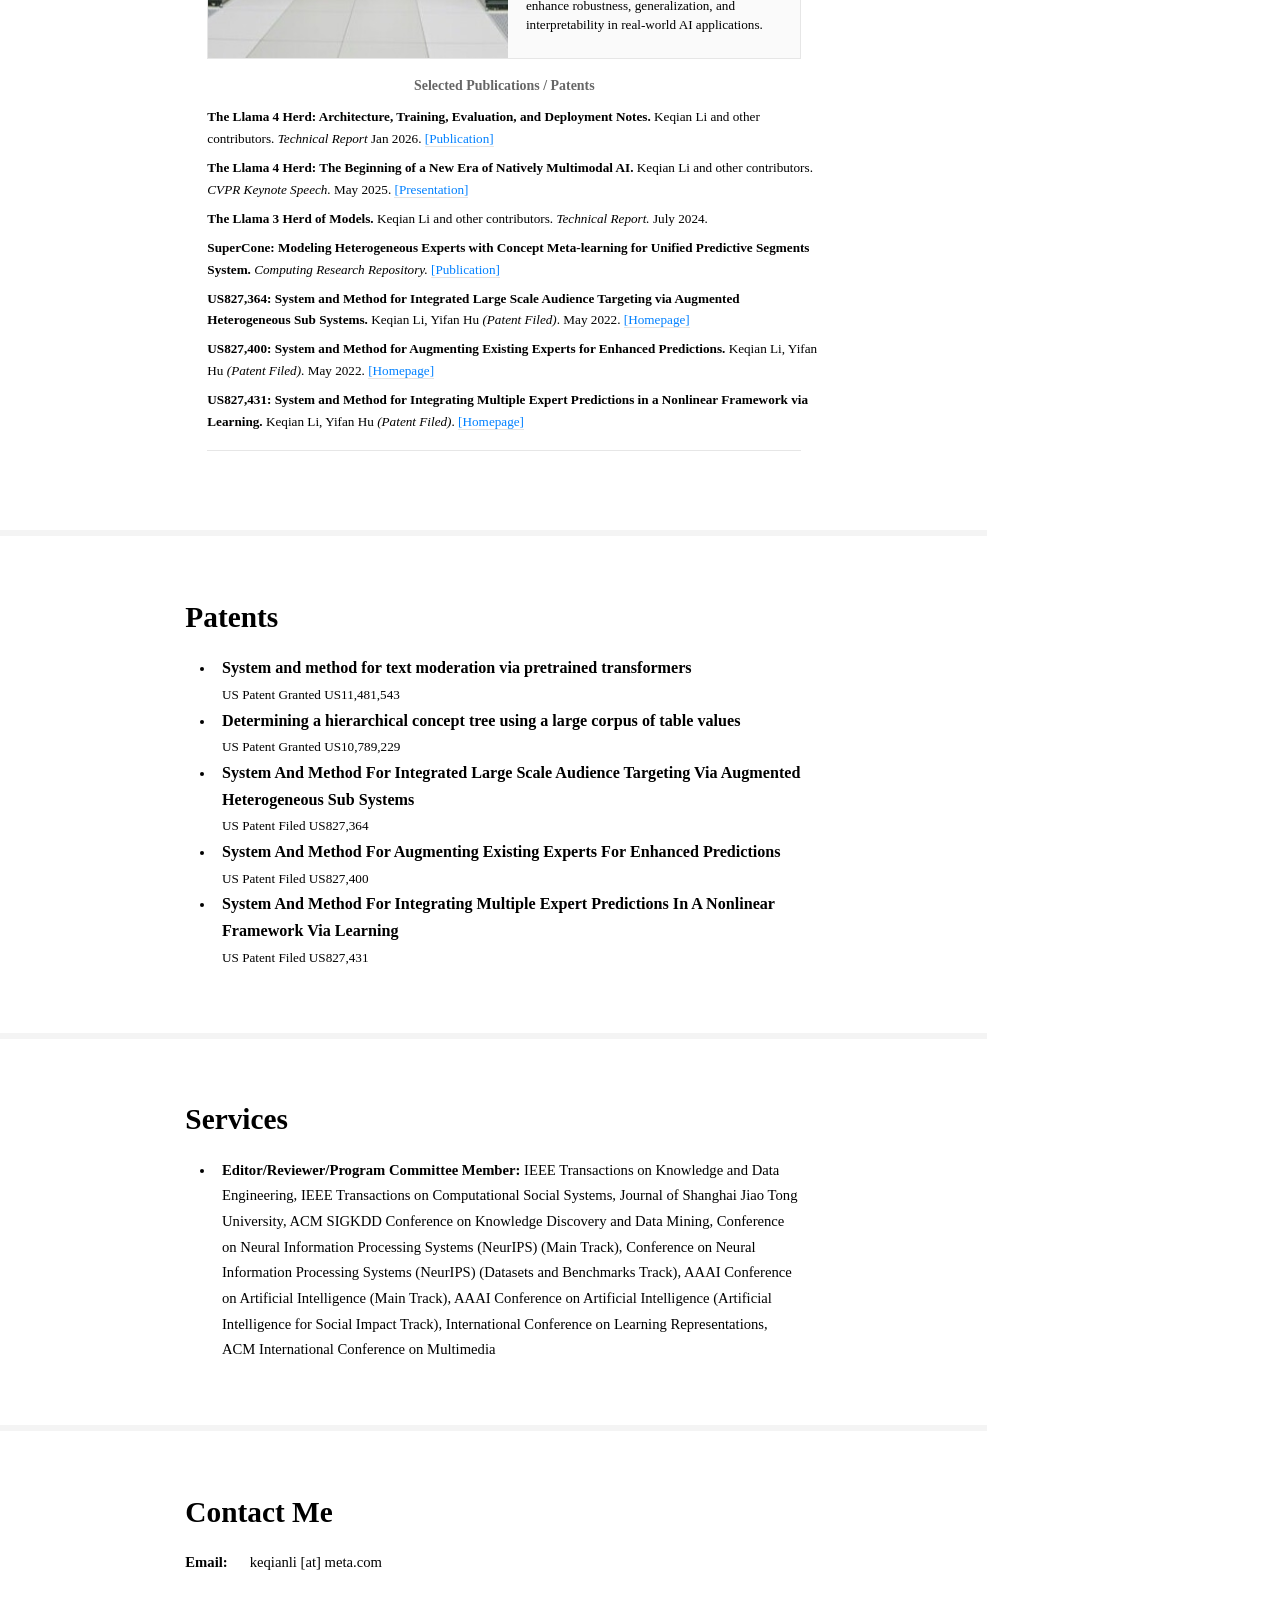
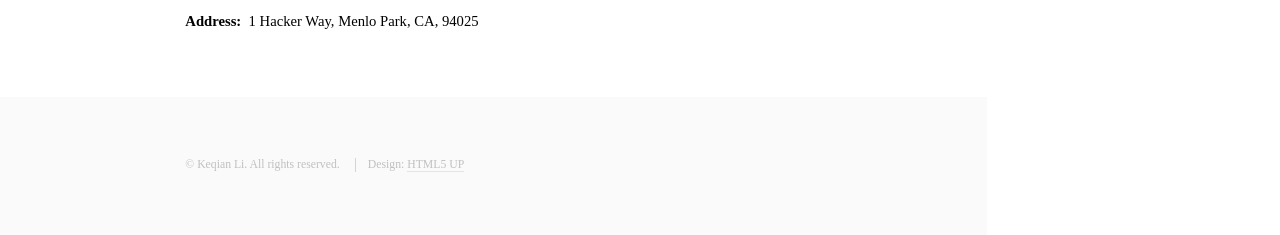
==== commit 5d5e7ed0: "clean for merge" ====
--- a/index.html
+++ b/index.html
@@ -466,6 +466,7 @@
 							Conference on Neural Information Processing Systems (NeurIPS) (Datasets and Benchmarks Track),
 							AAAI Conference on Artificial Intelligence (Main Track),
 							AAAI Conference on Artificial Intelligence (Artificial Intelligence for Social Impact Track),
+                            International Conference on Learning Representations,
 							ACM International Conference on Multimedia
 						</li>
 					</ul>
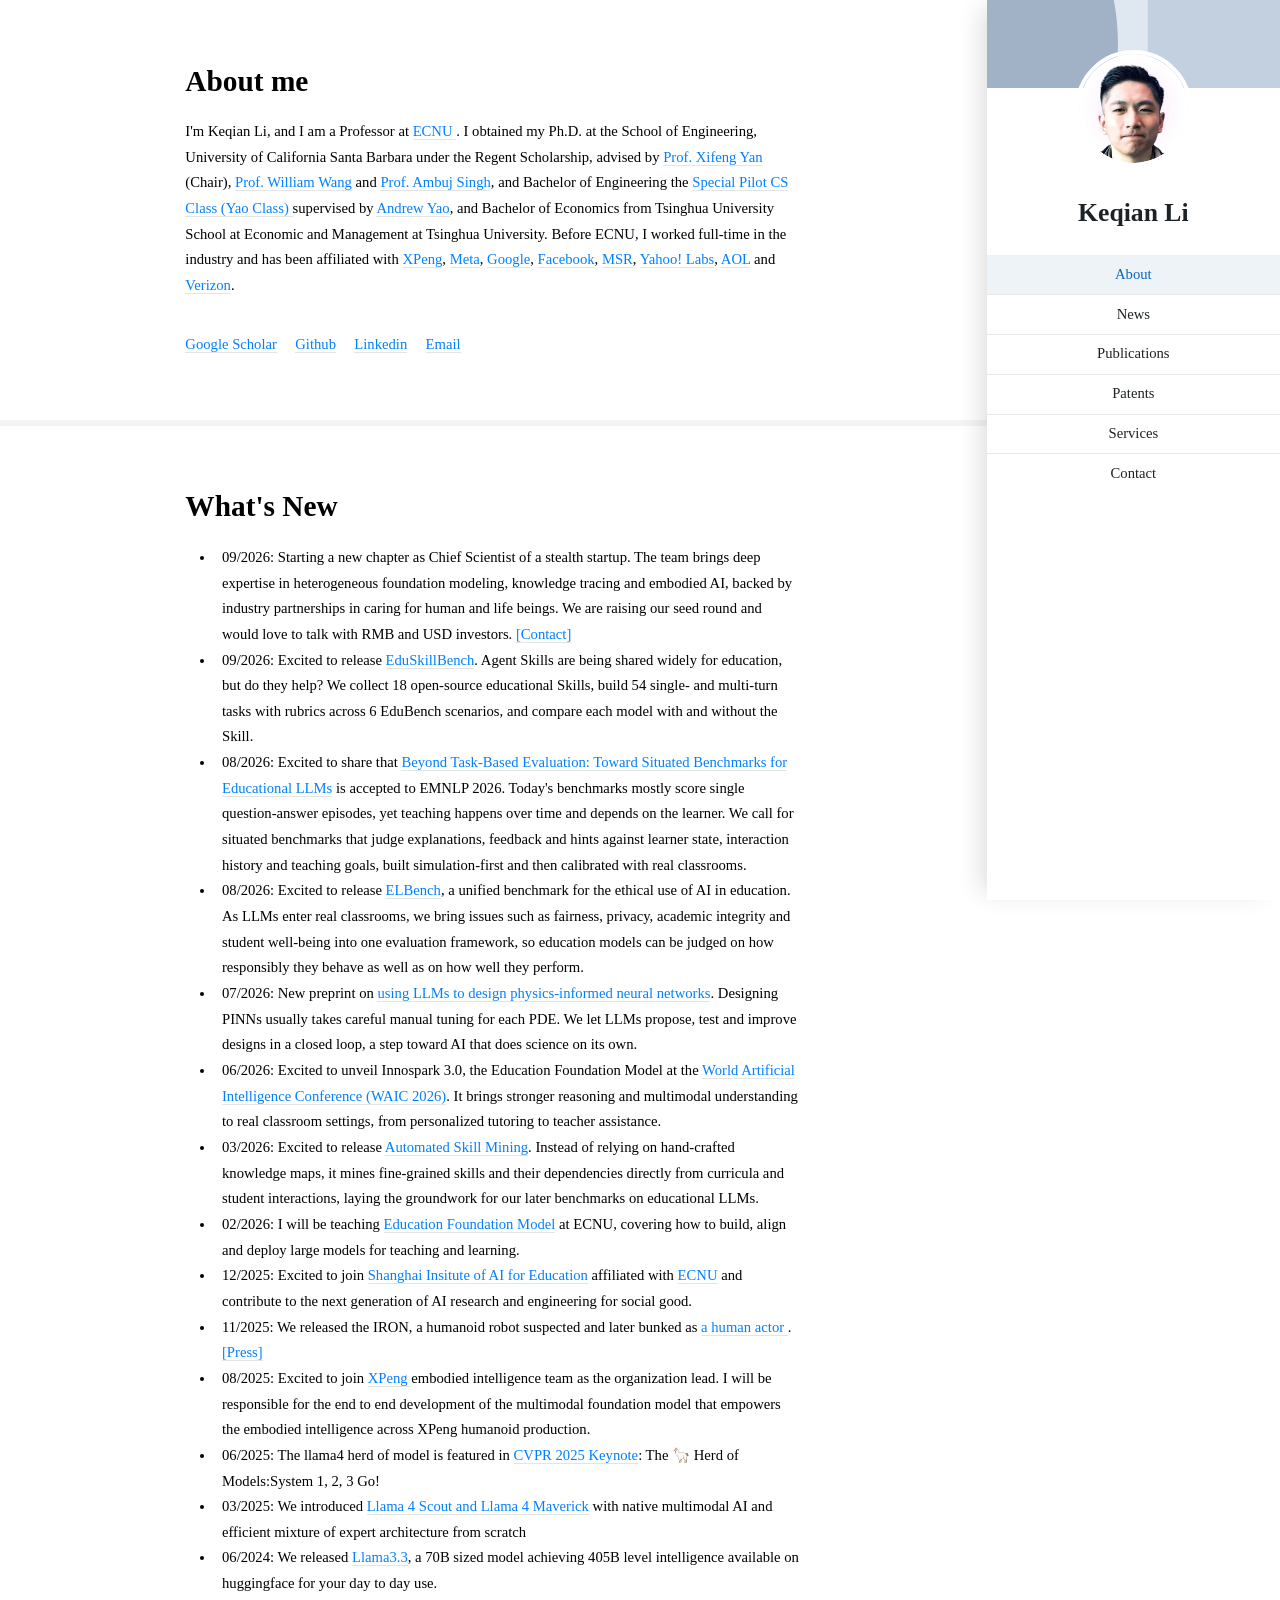
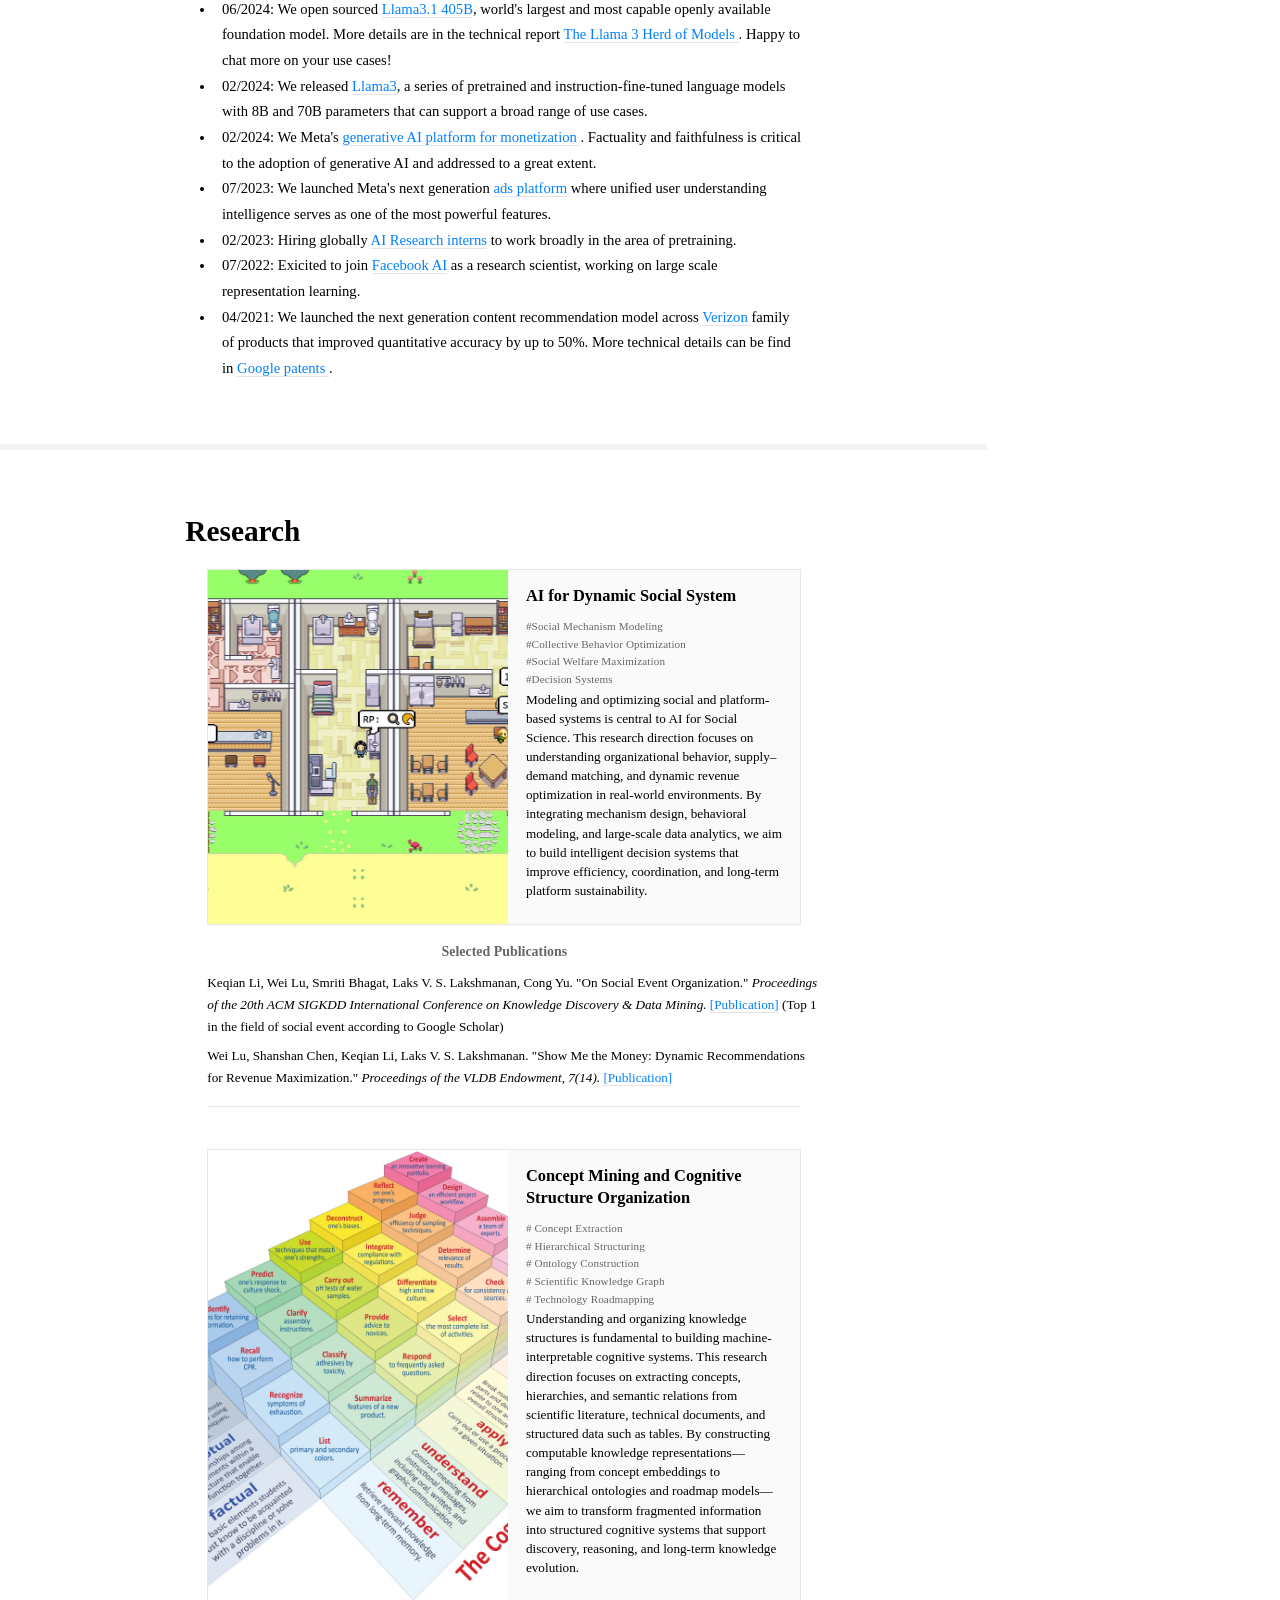
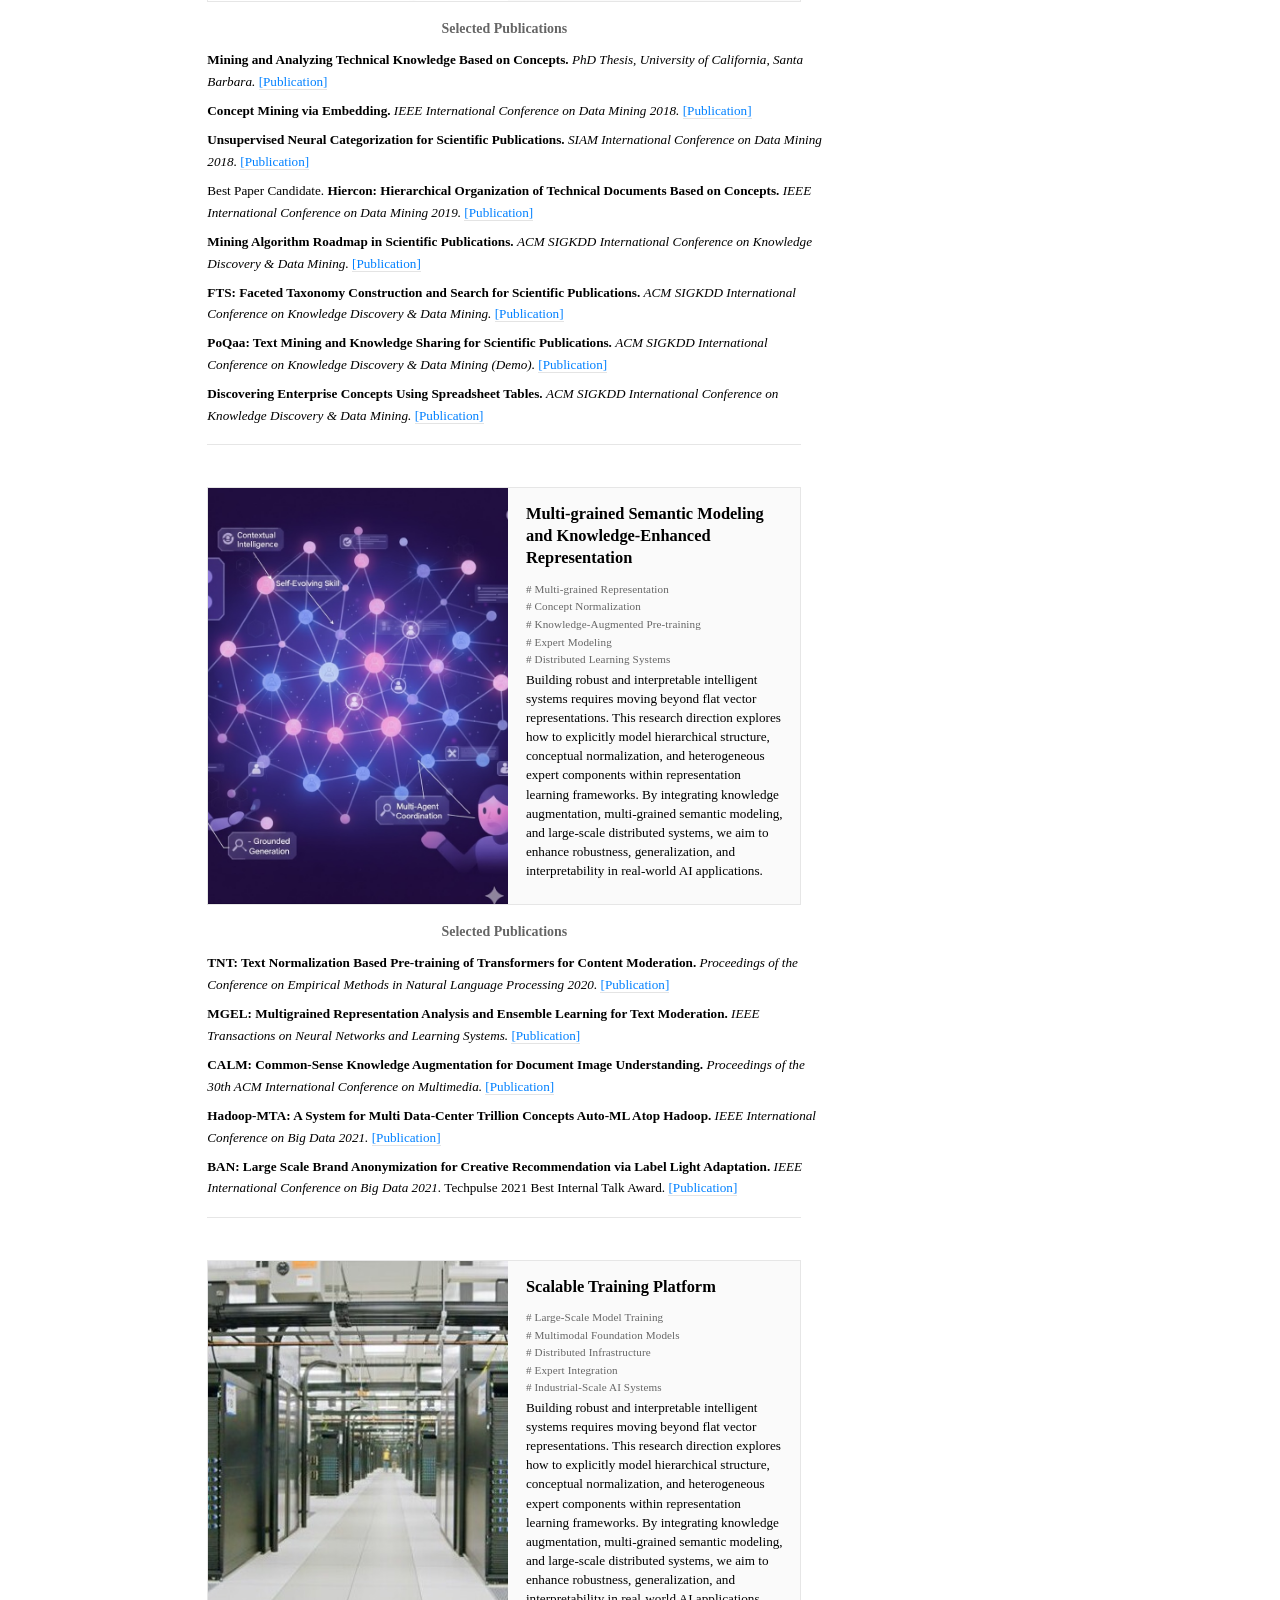
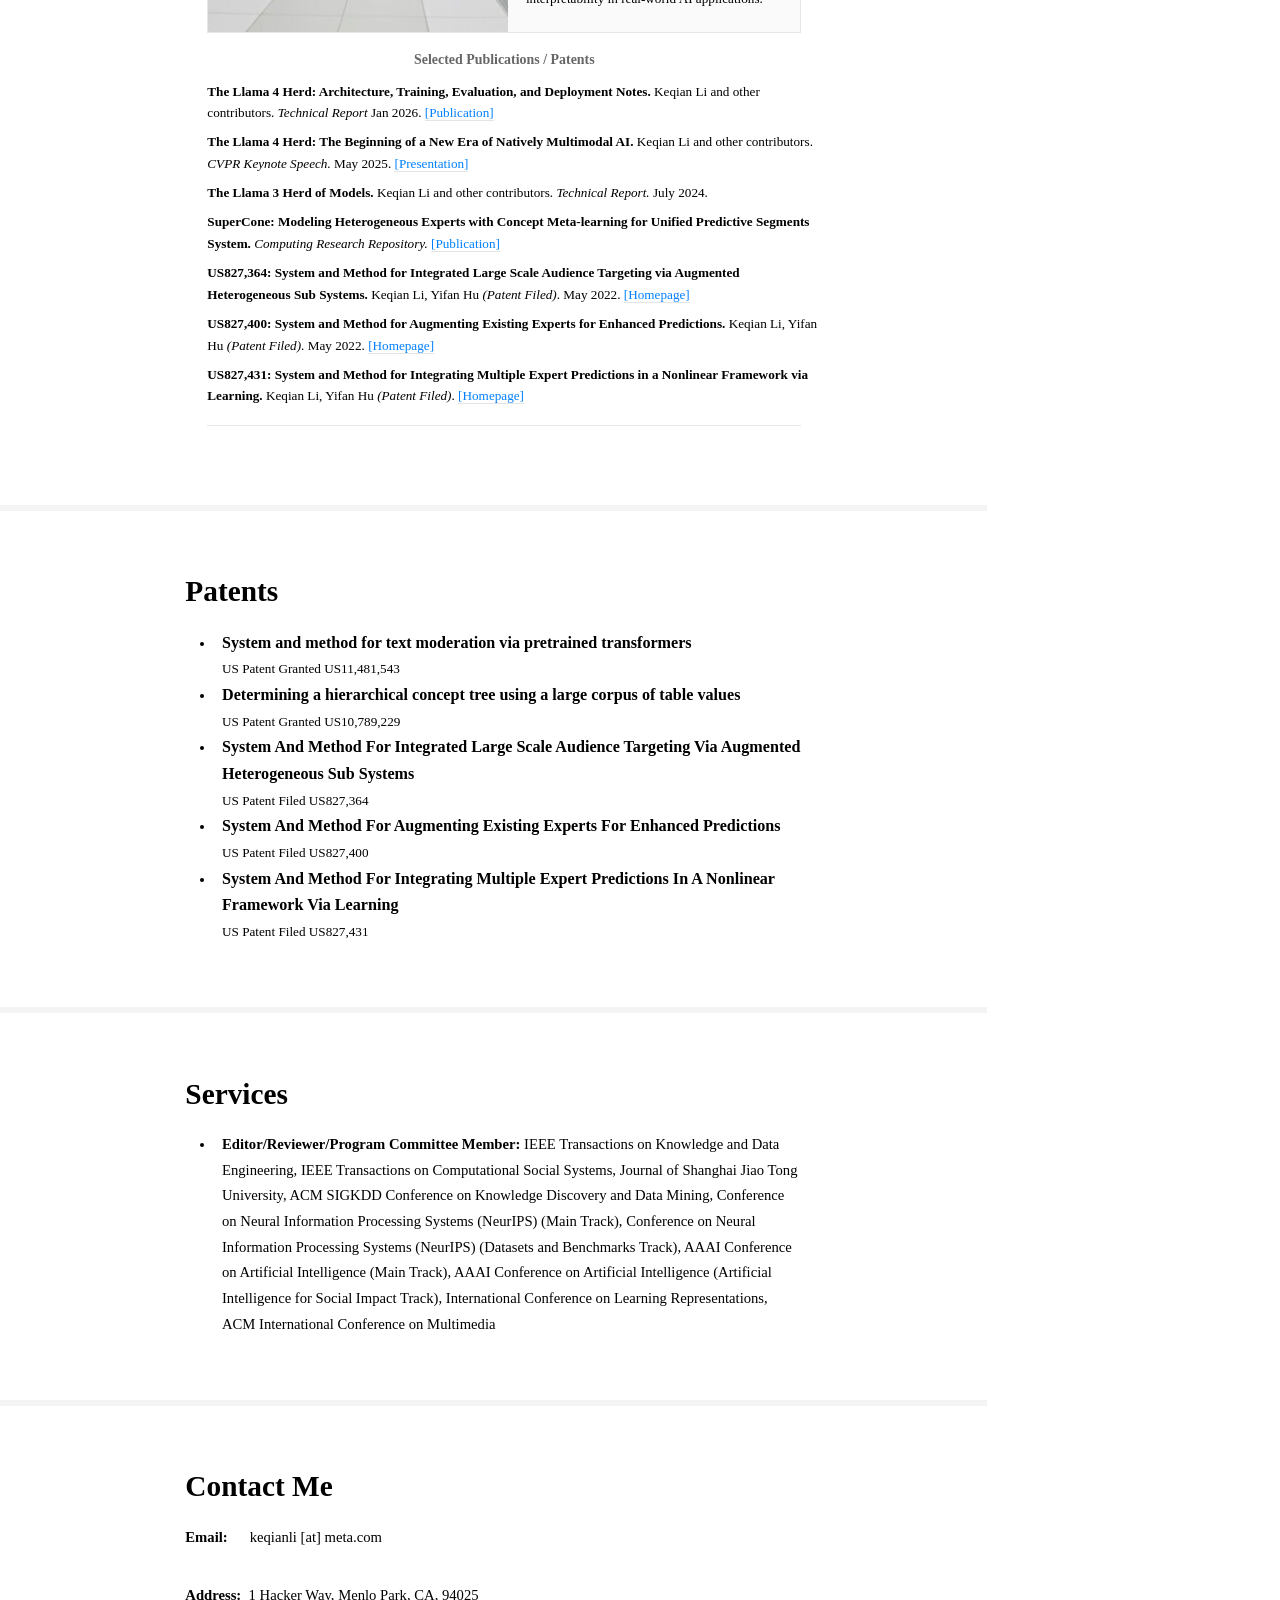
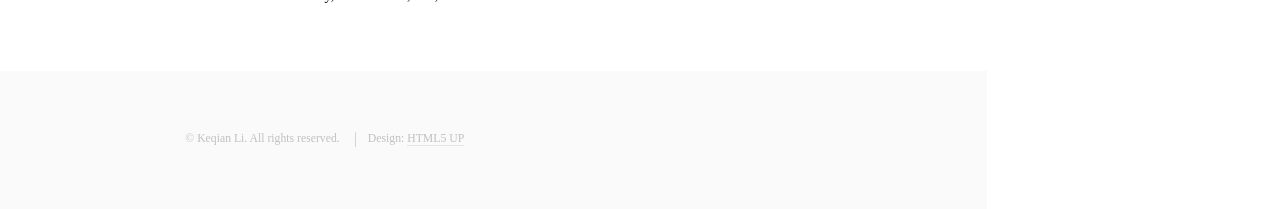
==== commit 4aee8805: "clean for merge" ====
--- a/index.html
+++ b/index.html
@@ -124,7 +124,6 @@
 					<h2>What's New</h2>
 					<div class="container" style="overflow-y: scroll;">
 						<ul>
-                            的算法
                             <!-- add news Stealth startup for situated real world understanding: unified human and lifebeing understanding. Bring a wealth of expert in heterogeneous foundation modeling, knowledge tracing and embodied AI, as well as industry partnerships. We are now raising our seed round and beginning conversations with both RMB and USD investors. see /Users/l/klee_code/git_repos/funding基金/life_model_plan/linkedin_message.md -->
 							<li>09/2026: Starting a new chapter as Chief Scientist of a stealth startup. The team brings deep expertise in heterogeneous foundation modeling, knowledge tracing and embodied AI, backed by
                                 industry partnerships in caring for human and life beings.
--- a/css/style.css
+++ b/css/style.css
@@ -940,7 +940,7 @@
 
 	#header {
 		background: #fff;
-		border-left: solid 1px #e0dfdc;
+		box-shadow: -12px 0 24px -8px rgba(0, 0, 0, 0.15);
 		color: #1d2226;
 		height: 100%;
 		position: fixed;
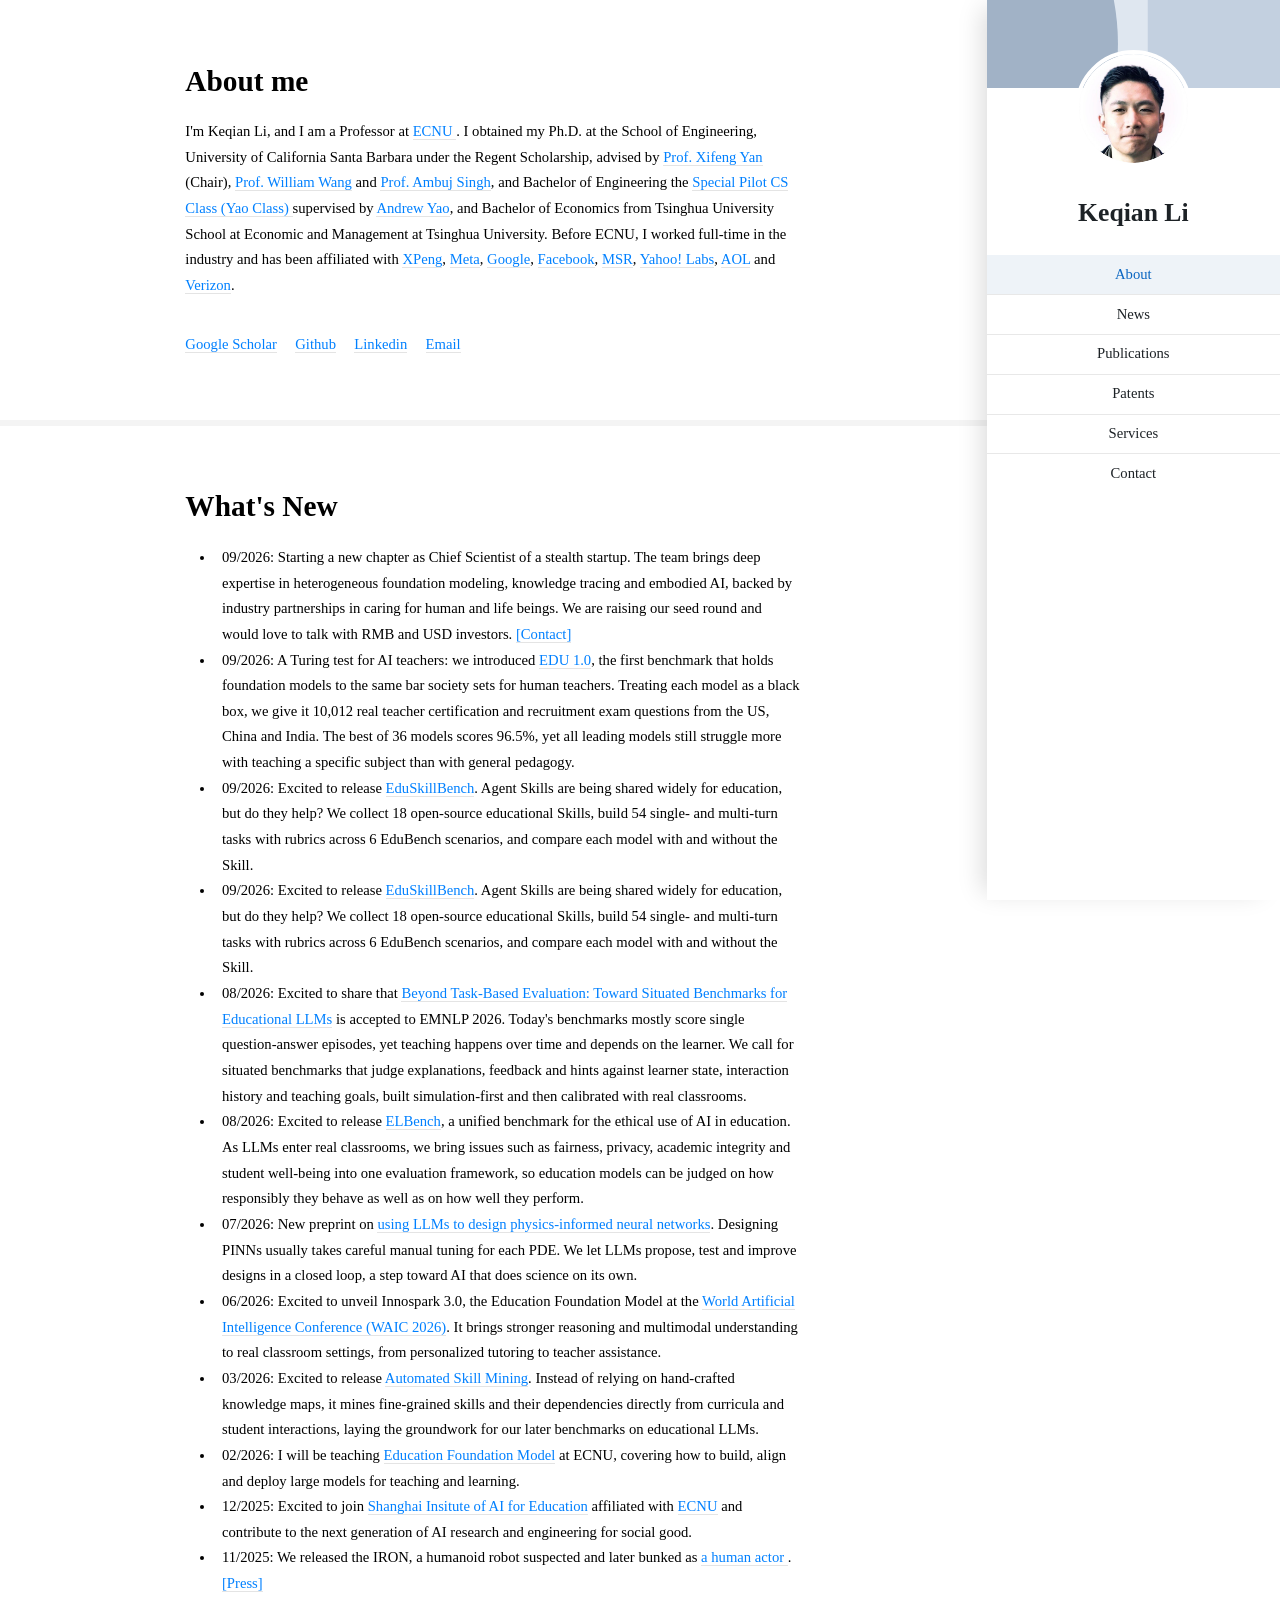
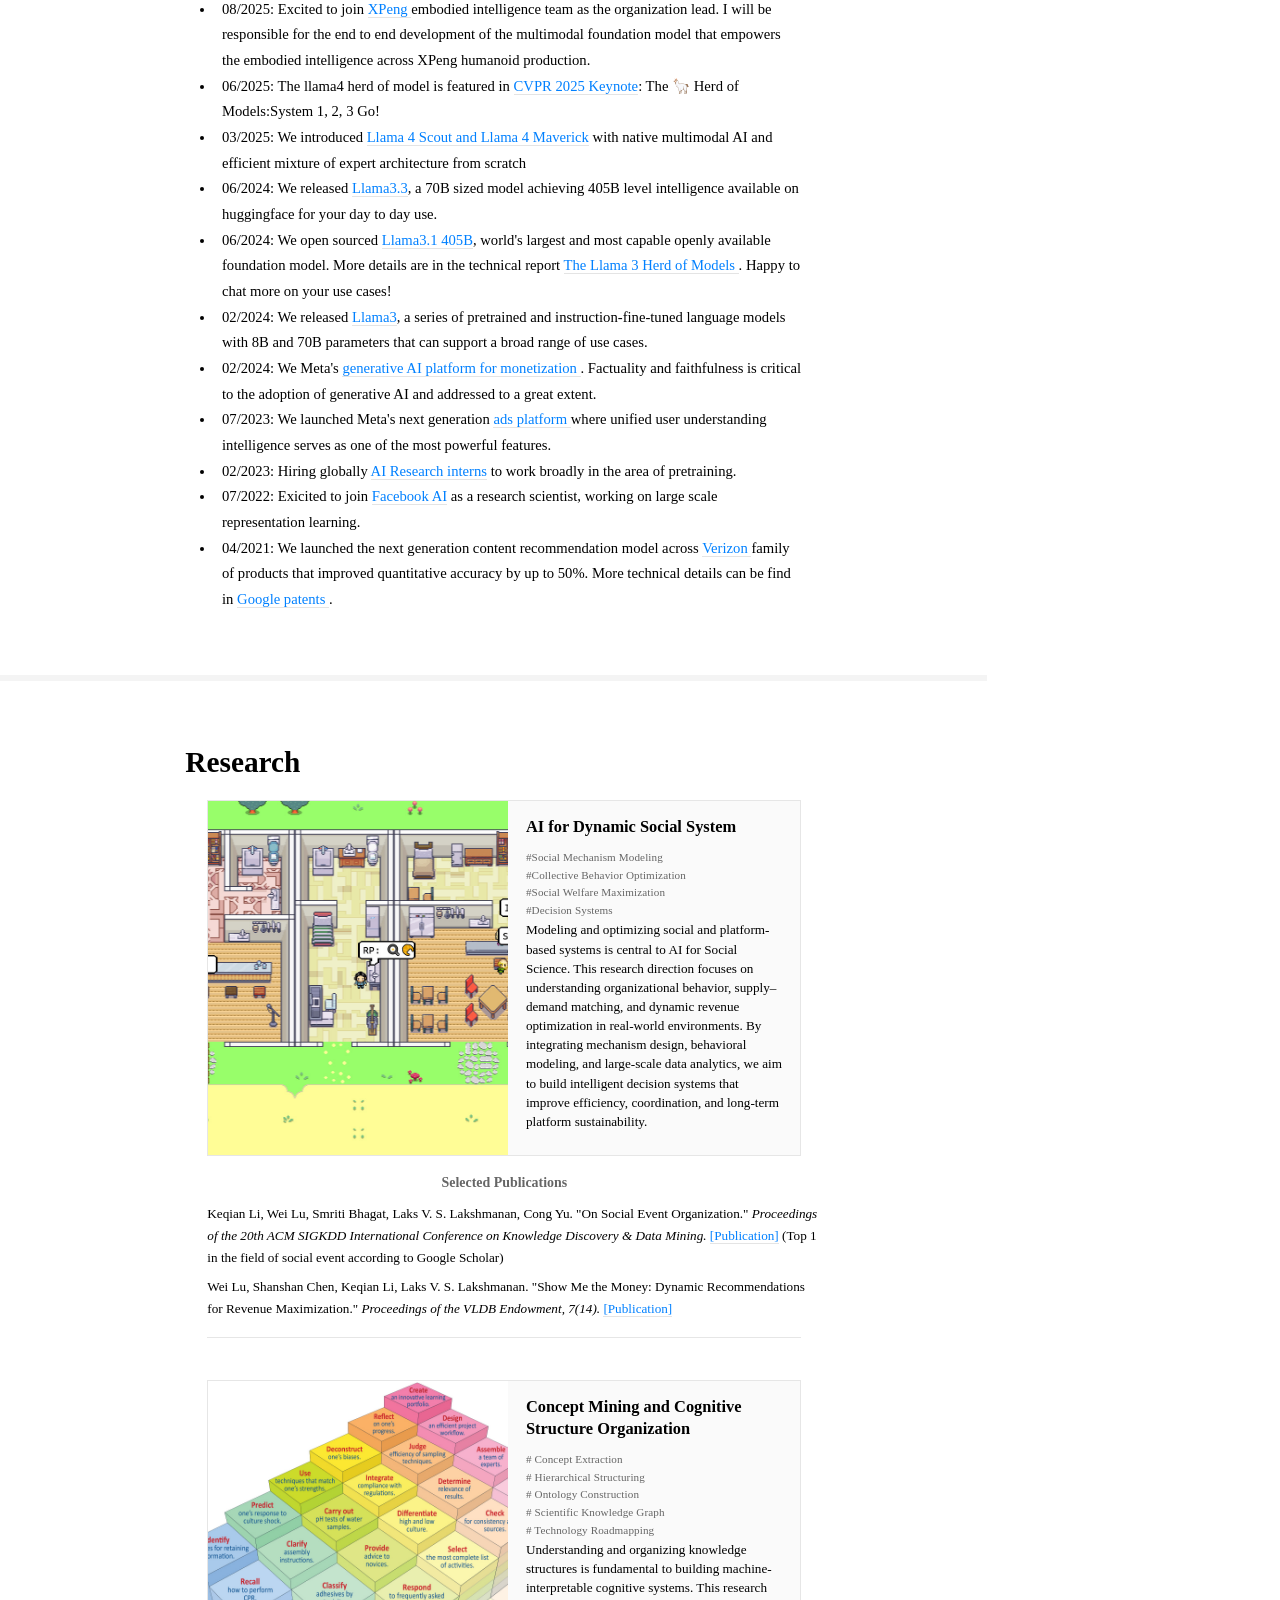
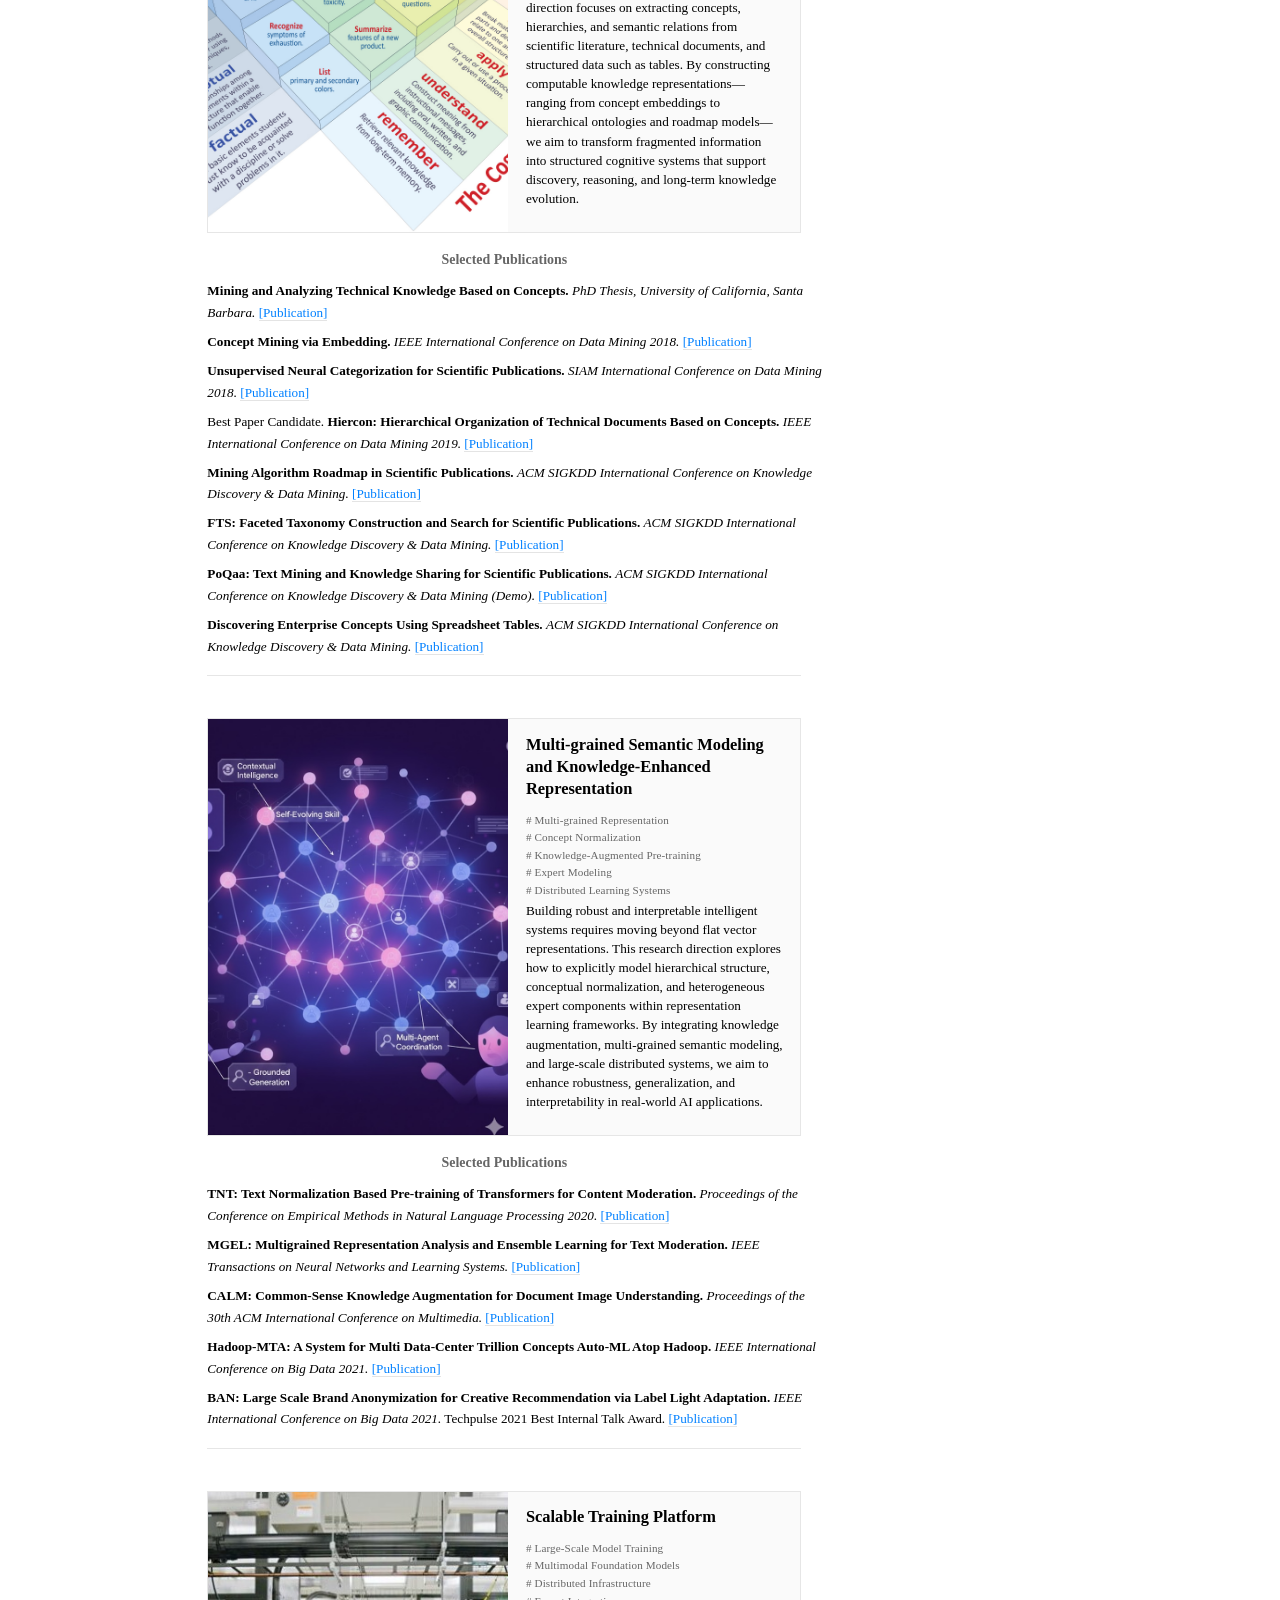
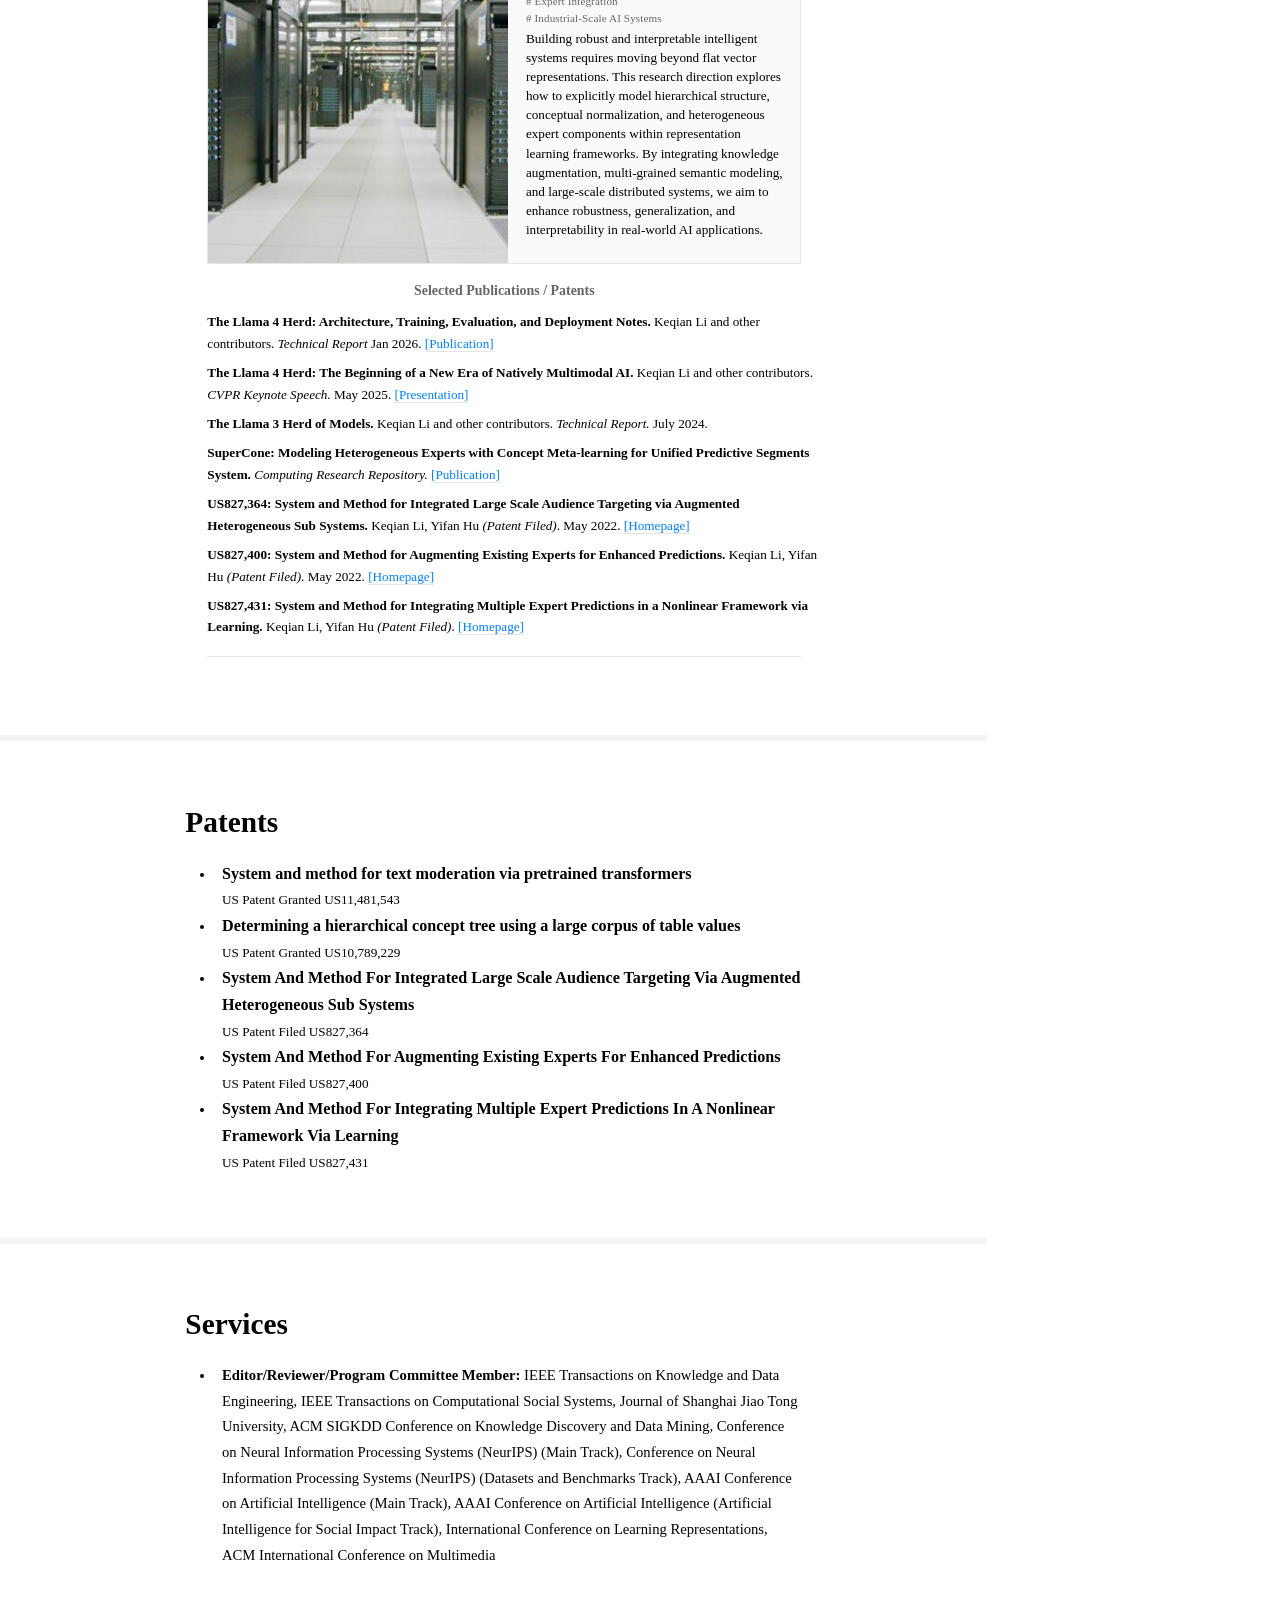
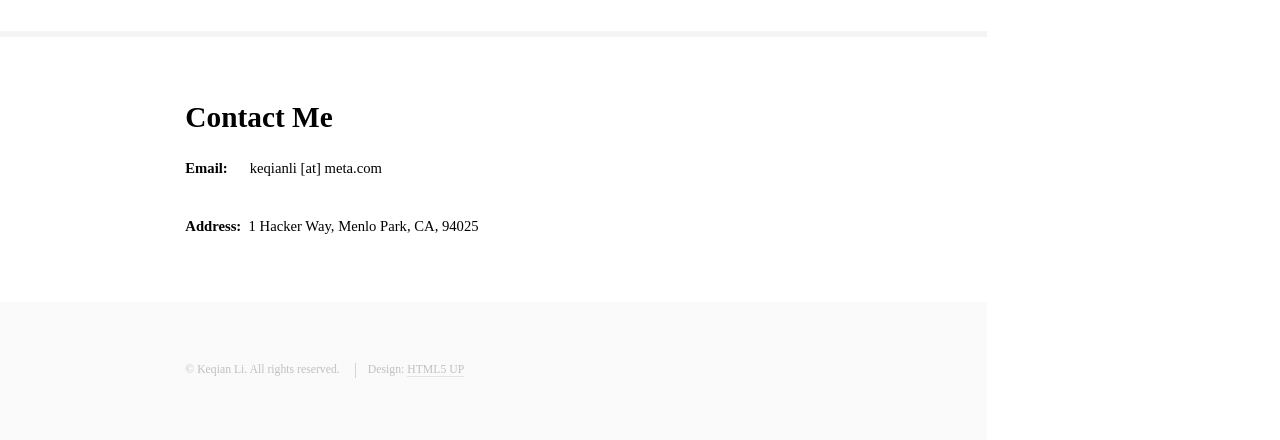
==== commit a0c7cf2a: "clean for merge" ====
--- a/index.html
+++ b/index.html
@@ -129,6 +129,9 @@
                                 industry partnerships in caring for human and life beings.
                                 We are raising our seed round and would love to talk with RMB and USD investors. <a href="mailto:keqianlimail@gmail.com">[Contact]</a>
                             <!-- release of eduskillbench https://www.preprints.org/manuscript/202608.2214-->
+							<!-- introduced the first benchmark for evaluating competence aligned with human standards https://arxiv.org/abs/2609.28484 -->
+							<!-- 说用了blackbox turing test style test-->
+							<li>09/2026: A Turing test for AI teachers: we introduced <a href="https://arxiv.org/abs/2609.28484">EDU 1.0</a>, the first benchmark that holds foundation models to the same bar society sets for human teachers. Treating each model as a black box, we give it 10,012 real teacher certification and recruitment exam questions from the US, China and India. The best of 36 models scores 96.5%, yet all leading models still struggle more with teaching a specific subject than with general pedagogy.                            <li>09/2026: Excited to release <a href="https://www.preprints.org/manuscript/202608.2214">EduSkillBench</a>. Agent Skills are being shared widely for education, but do they help? We collect 18 open-source educational Skills, build 54 single- and multi-turn tasks with rubrics across 6 EduBench scenarios, and compare each model with and without the Skill.                            <!-- add news for situated ai for education being accepted to EMNLP 2026, /Users/l/klee_code/git_repos/emnlp/Beyond-Task-Based-Evaluation-Toward-Situated-Benchmarks-for-Educational-LLMs/acl_latex.pdf -->
                             <li>09/2026: Excited to release <a href="https://www.preprints.org/manuscript/202608.2214">EduSkillBench</a>. Agent Skills are being shared widely for education, but do they help? We collect 18 open-source educational Skills, build 54 single- and multi-turn tasks with rubrics across 6 EduBench scenarios, and compare each model with and without the Skill.                            <!-- add news for situated ai for education being accepted to EMNLP 2026, /Users/l/klee_code/git_repos/emnlp/Beyond-Task-Based-Evaluation-Toward-Situated-Benchmarks-for-Educational-LLMs/acl_latex.pdf -->
                             <li>08/2026: Excited to share that <a href="#">Beyond Task-Based Evaluation: Toward Situated Benchmarks for Educational LLMs</a> is accepted to EMNLP 2026. Today's benchmarks mostly score single question-answer episodes, yet teaching happens over time and depends on the learner. We call for situated benchmarks that judge explanations, feedback and hints against learner state, interaction history and teaching goals, built simulation-first and then calibrated with real classrooms.                            <!-- release of ELBench, https://arxiv.org/html/2608.09548v2 unified benchamrk for ethnical use of AI in education -->
                             <li>08/2026: Excited to release <a href="https://arxiv.org/abs/2608.09548">ELBench</a>, a unified benchmark for the ethical use of AI in education. As LLMs enter real classrooms, we bring issues such as fairness, privacy, academic integrity and student well-being into one evaluation framework, so education models can be judged on how responsibly they behave as well as on how well they perform.                            <!-- release of LLM for Physical Informed Neural network design at https://arxiv.org/html/2607.15560v1 -->
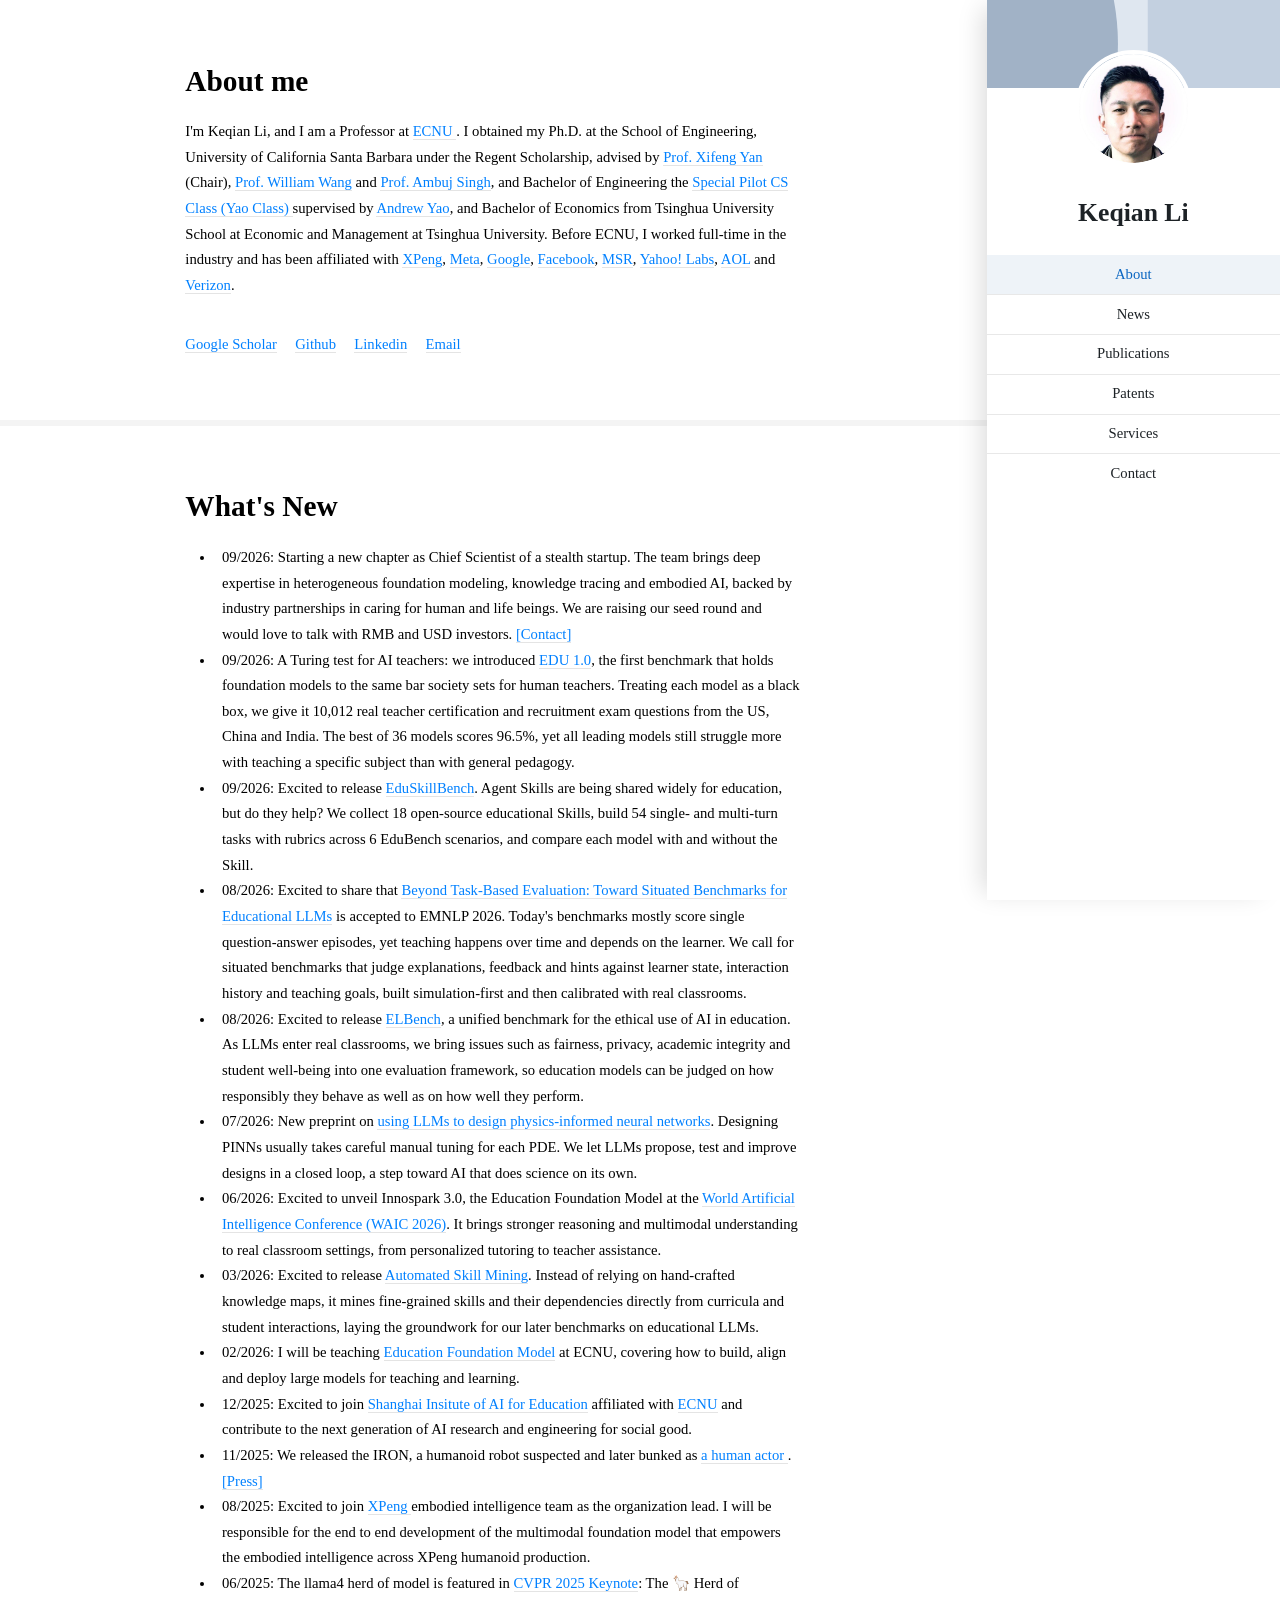
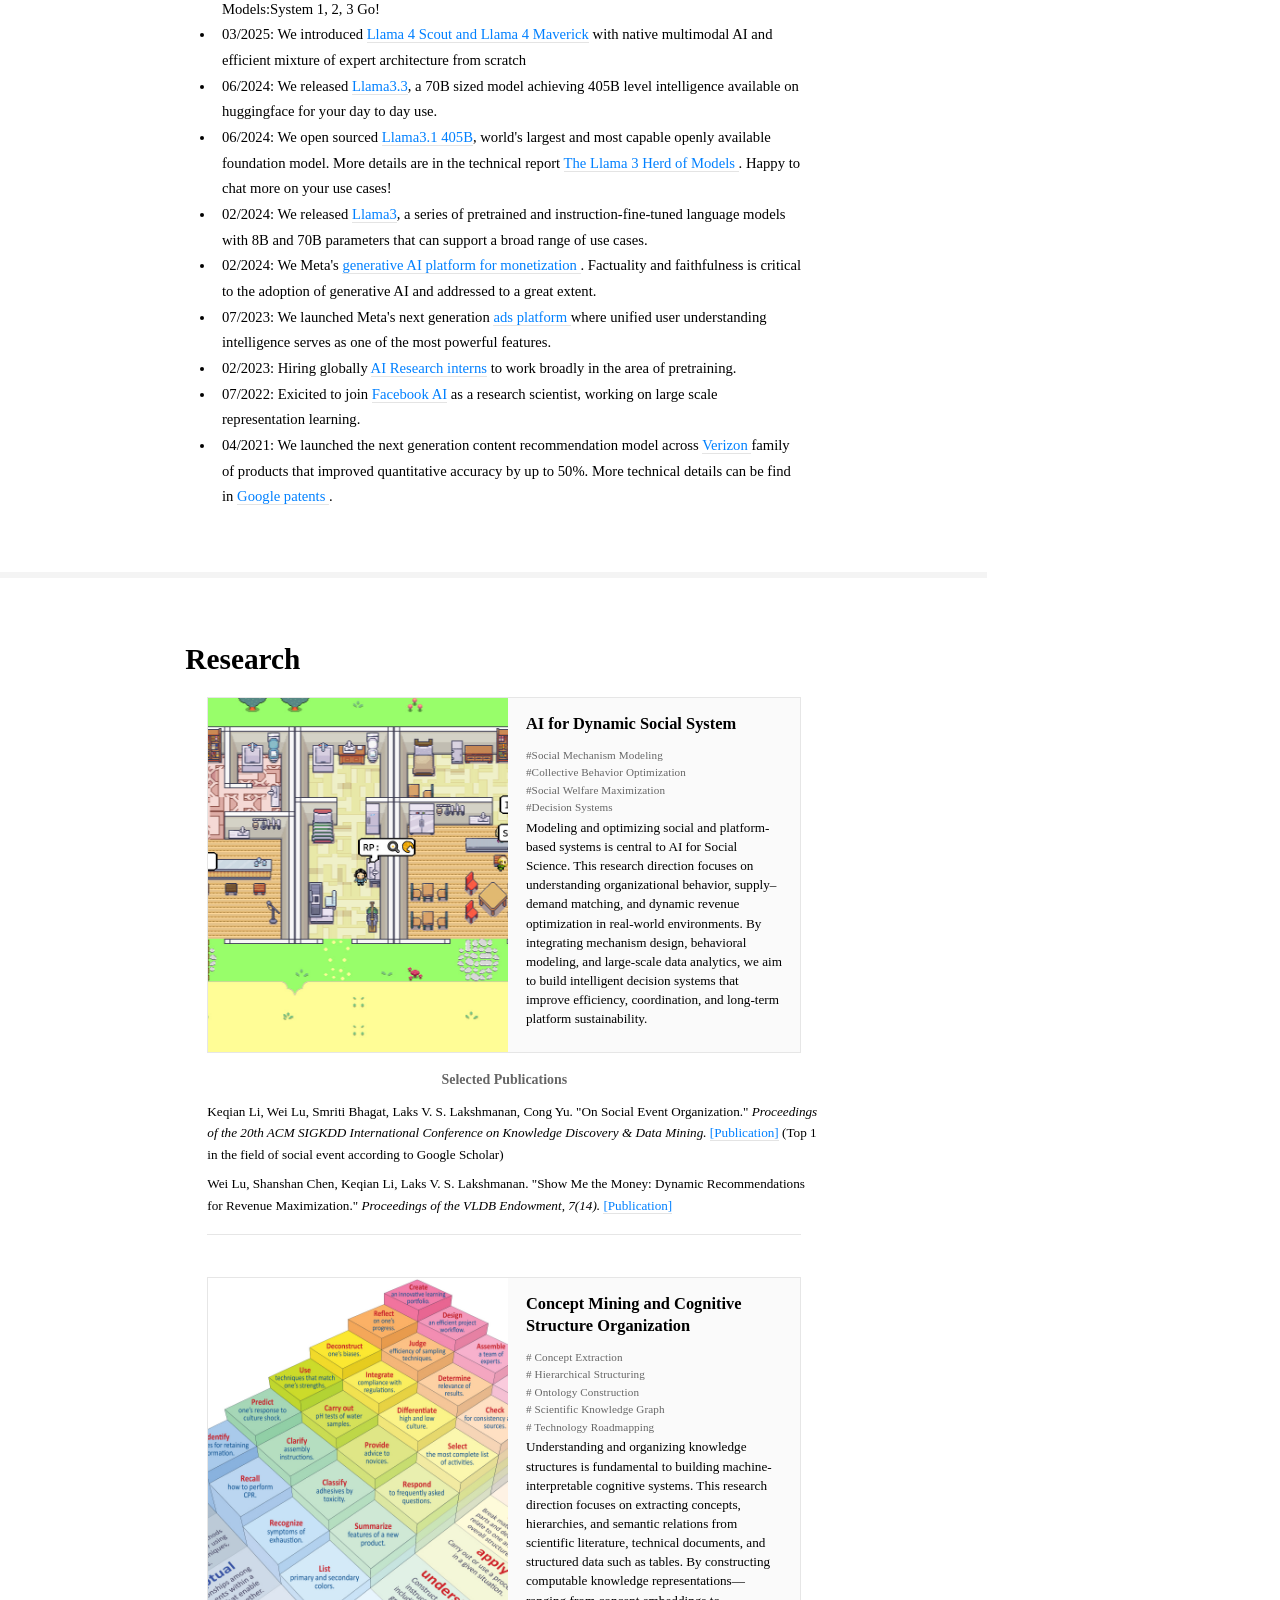
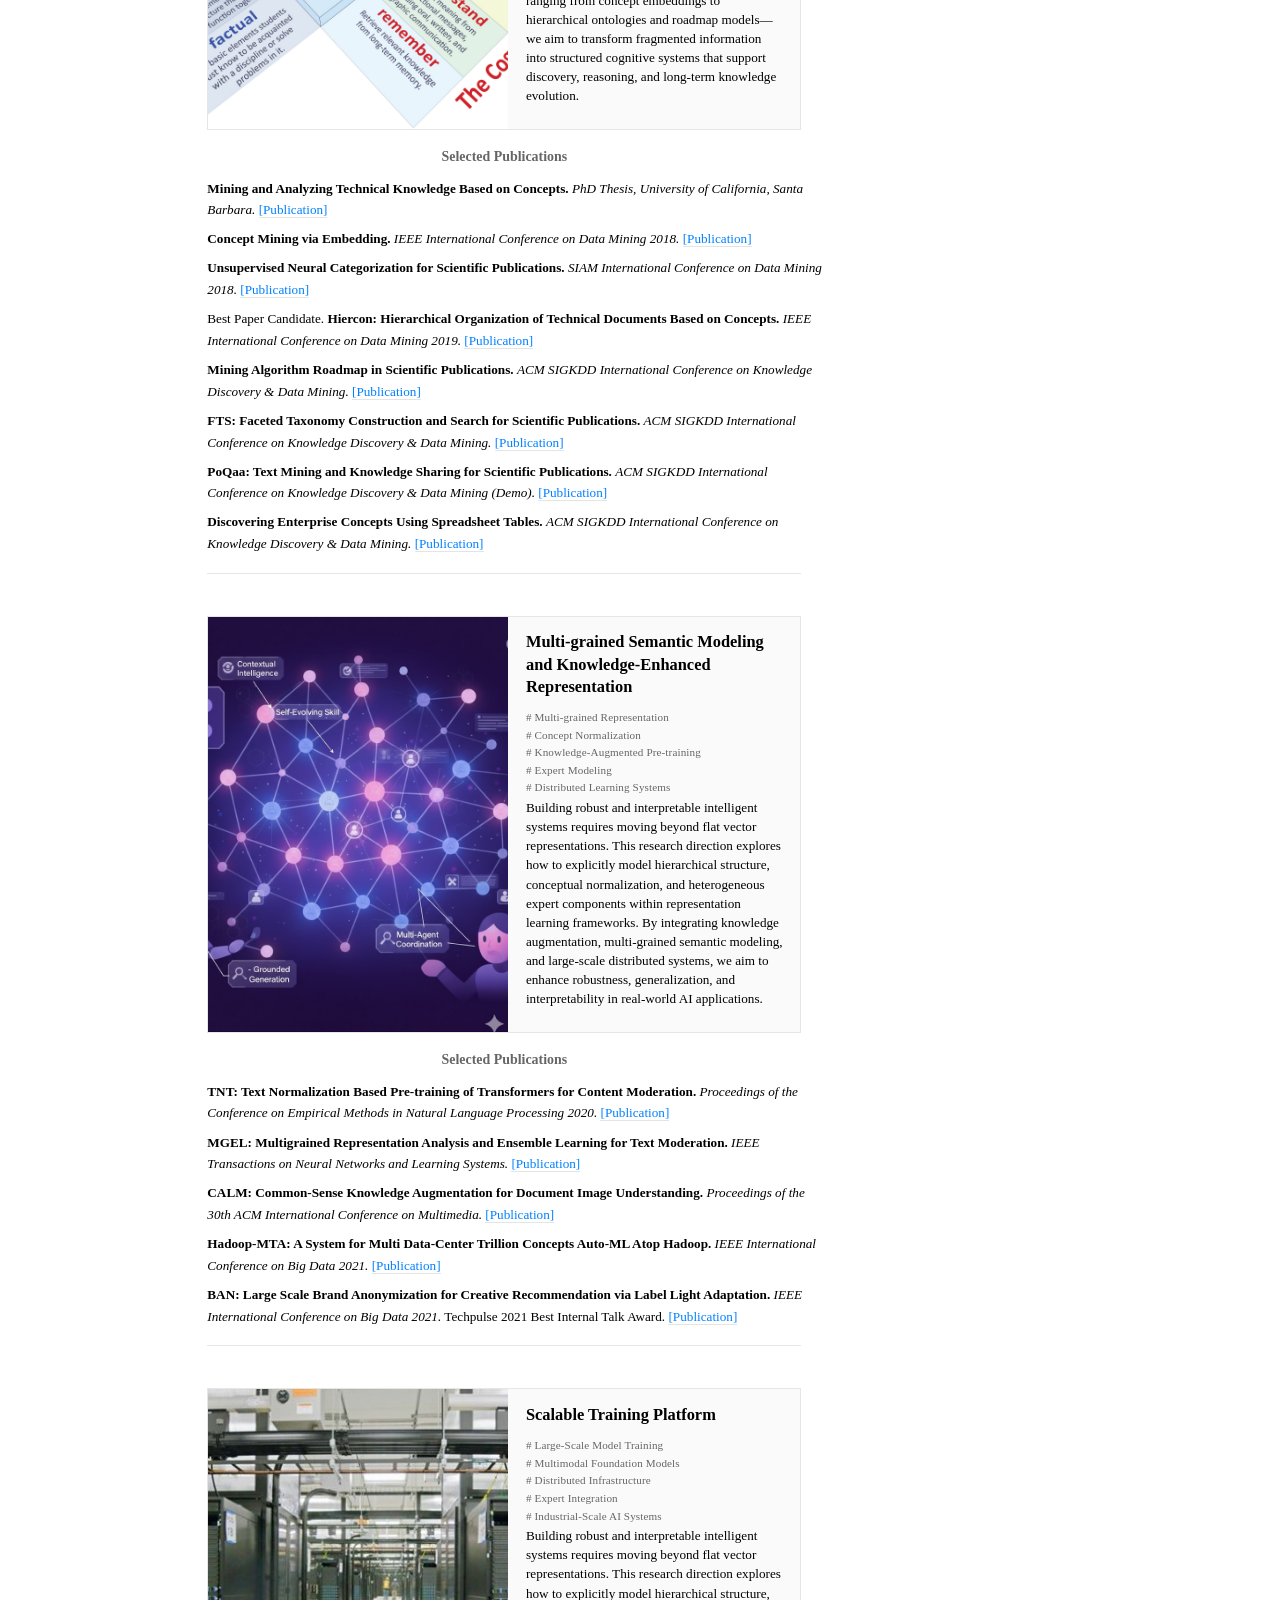
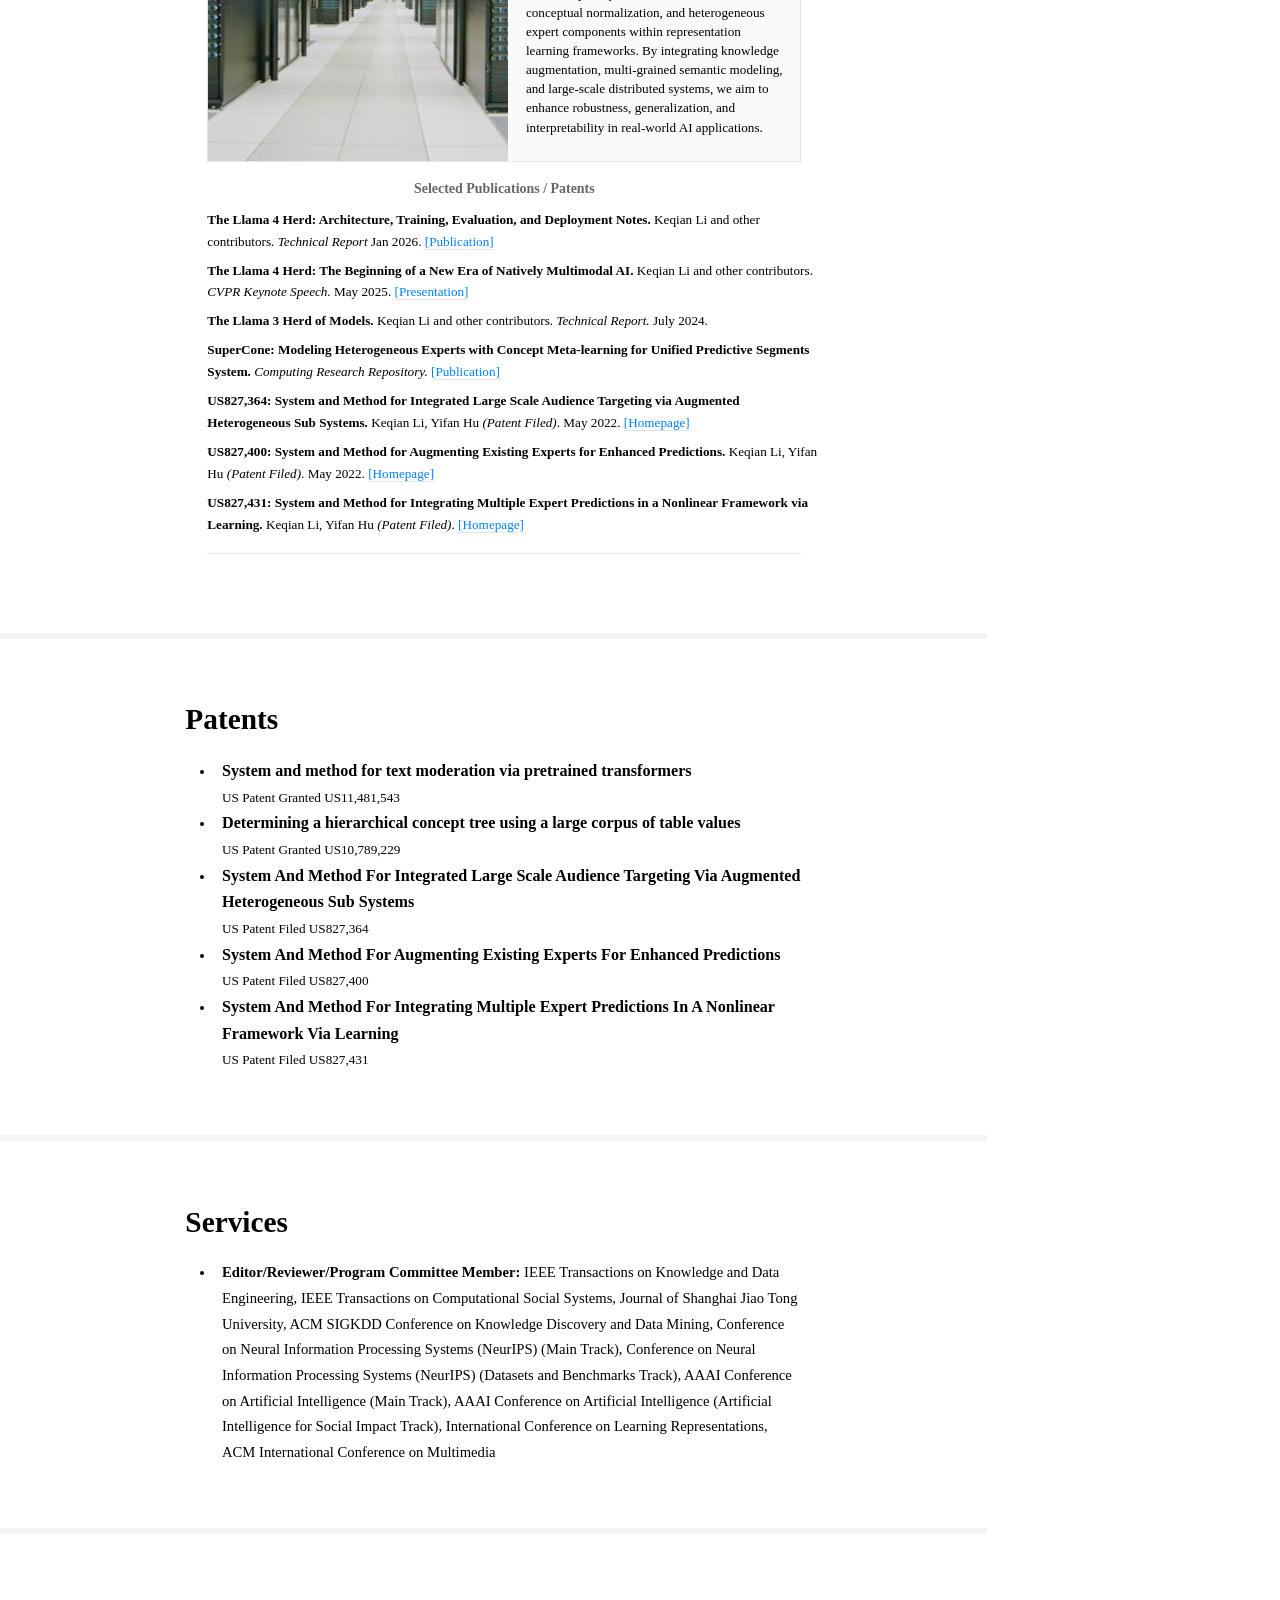
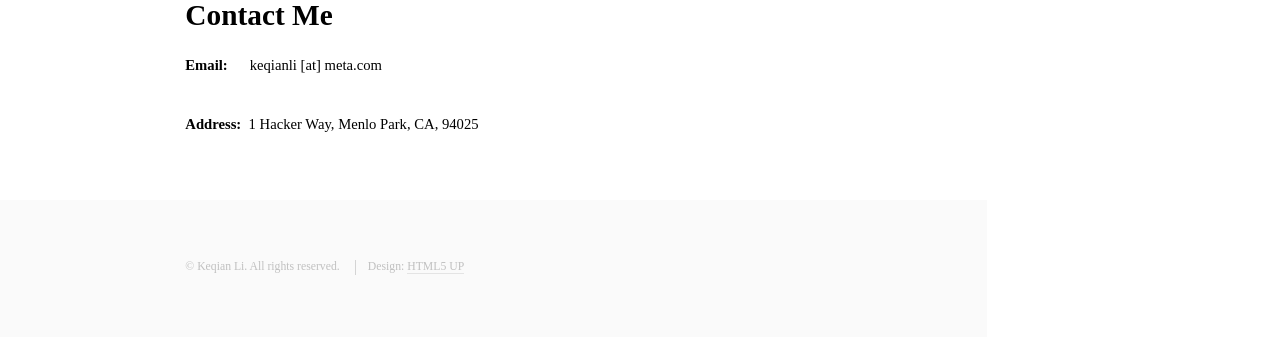
==== commit e5a51b02: "clean for merge" ====
--- a/index.html
+++ b/index.html
@@ -131,7 +131,7 @@
                             <!-- release of eduskillbench https://www.preprints.org/manuscript/202608.2214-->
 							<!-- introduced the first benchmark for evaluating competence aligned with human standards https://arxiv.org/abs/2609.28484 -->
 							<!-- 说用了blackbox turing test style test-->
-							<li>09/2026: A Turing test for AI teachers: we introduced <a href="https://arxiv.org/abs/2609.28484">EDU 1.0</a>, the first benchmark that holds foundation models to the same bar society sets for human teachers. Treating each model as a black box, we give it 10,012 real teacher certification and recruitment exam questions from the US, China and India. The best of 36 models scores 96.5%, yet all leading models still struggle more with teaching a specific subject than with general pedagogy.                            <li>09/2026: Excited to release <a href="https://www.preprints.org/manuscript/202608.2214">EduSkillBench</a>. Agent Skills are being shared widely for education, but do they help? We collect 18 open-source educational Skills, build 54 single- and multi-turn tasks with rubrics across 6 EduBench scenarios, and compare each model with and without the Skill.                            <!-- add news for situated ai for education being accepted to EMNLP 2026, /Users/l/klee_code/git_repos/emnlp/Beyond-Task-Based-Evaluation-Toward-Situated-Benchmarks-for-Educational-LLMs/acl_latex.pdf -->
+							<li>09/2026: A Turing test for AI teachers: we introduced <a href="https://arxiv.org/abs/2609.28484">EDU 1.0</a>, the first benchmark that holds foundation models to the same bar society sets for human teachers. Treating each model as a black box, we give it 10,012 real teacher certification and recruitment exam questions from the US, China and India. The best of 36 models scores 96.5%, yet all leading models still struggle more with teaching a specific subject than with general pedagogy.
                             <li>09/2026: Excited to release <a href="https://www.preprints.org/manuscript/202608.2214">EduSkillBench</a>. Agent Skills are being shared widely for education, but do they help? We collect 18 open-source educational Skills, build 54 single- and multi-turn tasks with rubrics across 6 EduBench scenarios, and compare each model with and without the Skill.                            <!-- add news for situated ai for education being accepted to EMNLP 2026, /Users/l/klee_code/git_repos/emnlp/Beyond-Task-Based-Evaluation-Toward-Situated-Benchmarks-for-Educational-LLMs/acl_latex.pdf -->
                             <li>08/2026: Excited to share that <a href="#">Beyond Task-Based Evaluation: Toward Situated Benchmarks for Educational LLMs</a> is accepted to EMNLP 2026. Today's benchmarks mostly score single question-answer episodes, yet teaching happens over time and depends on the learner. We call for situated benchmarks that judge explanations, feedback and hints against learner state, interaction history and teaching goals, built simulation-first and then calibrated with real classrooms.                            <!-- release of ELBench, https://arxiv.org/html/2608.09548v2 unified benchamrk for ethnical use of AI in education -->
                             <li>08/2026: Excited to release <a href="https://arxiv.org/abs/2608.09548">ELBench</a>, a unified benchmark for the ethical use of AI in education. As LLMs enter real classrooms, we bring issues such as fairness, privacy, academic integrity and student well-being into one evaluation framework, so education models can be judged on how responsibly they behave as well as on how well they perform.                            <!-- release of LLM for Physical Informed Neural network design at https://arxiv.org/html/2607.15560v1 -->
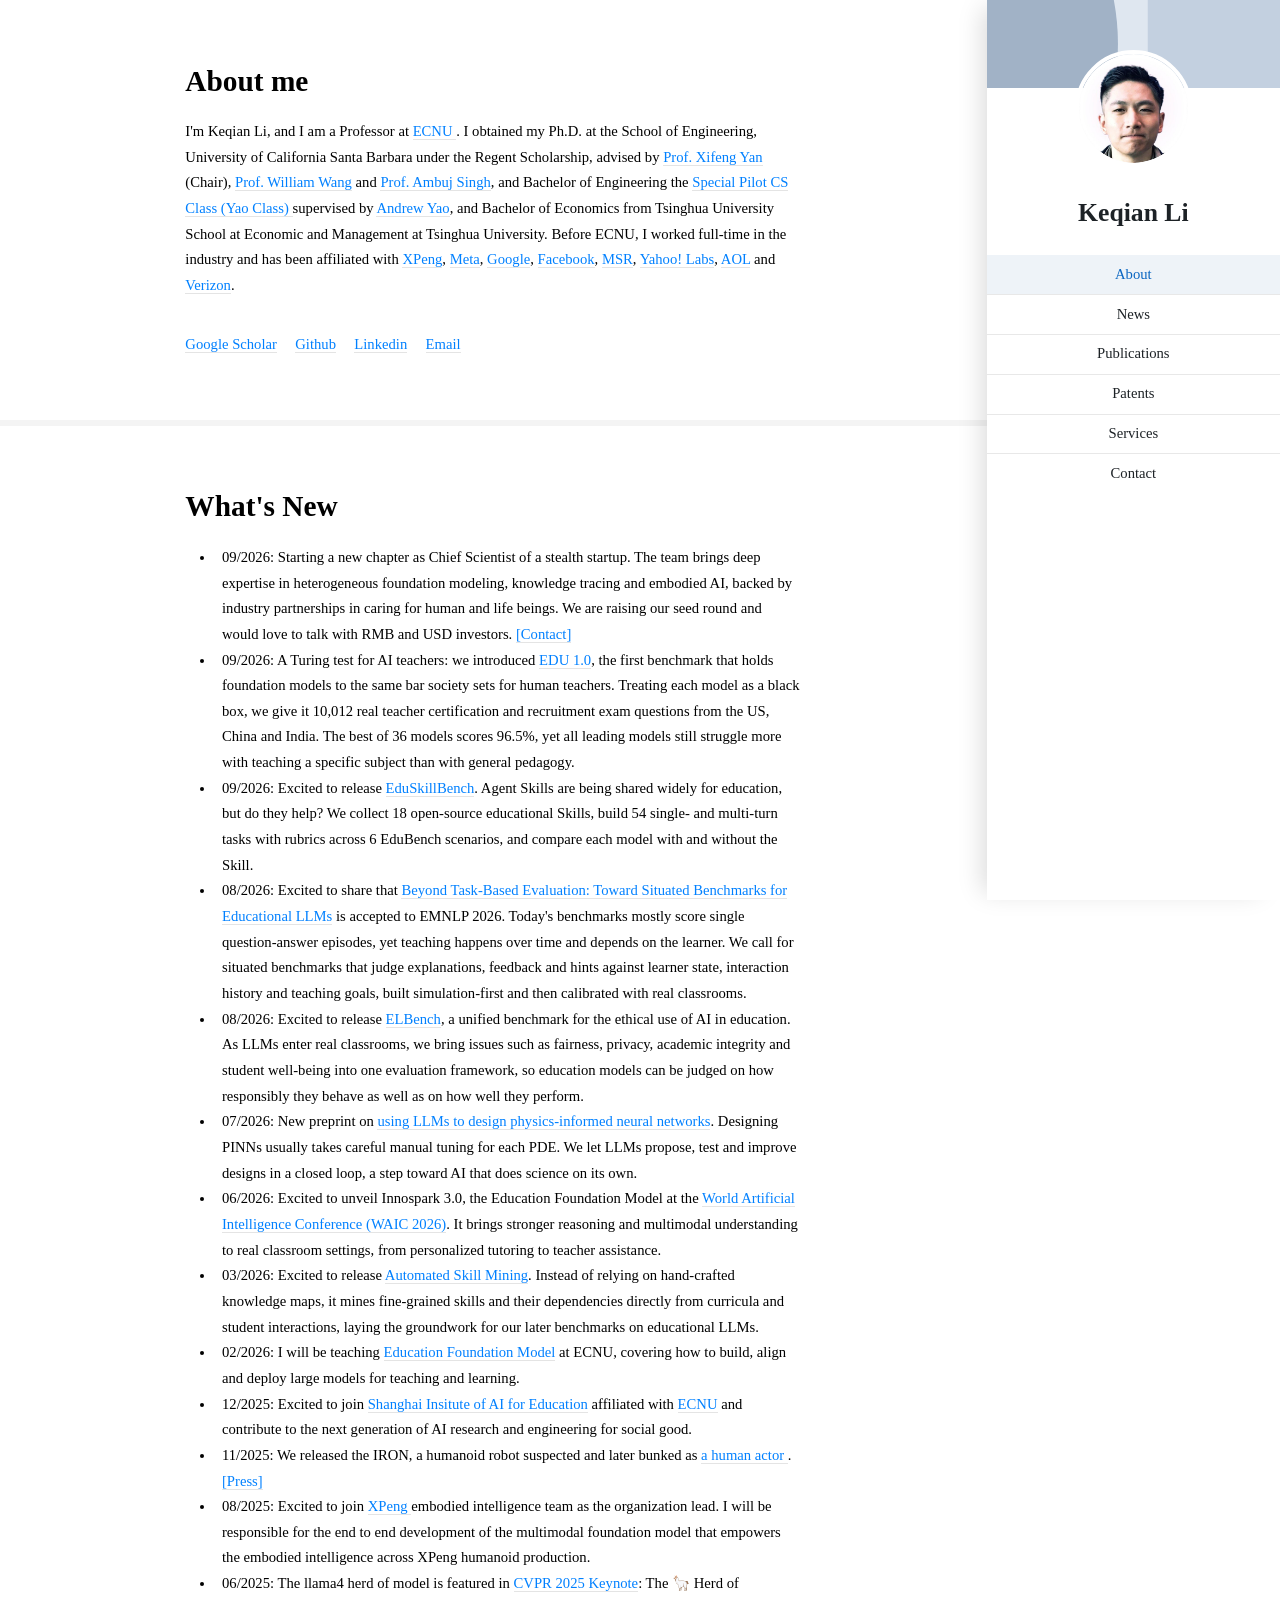
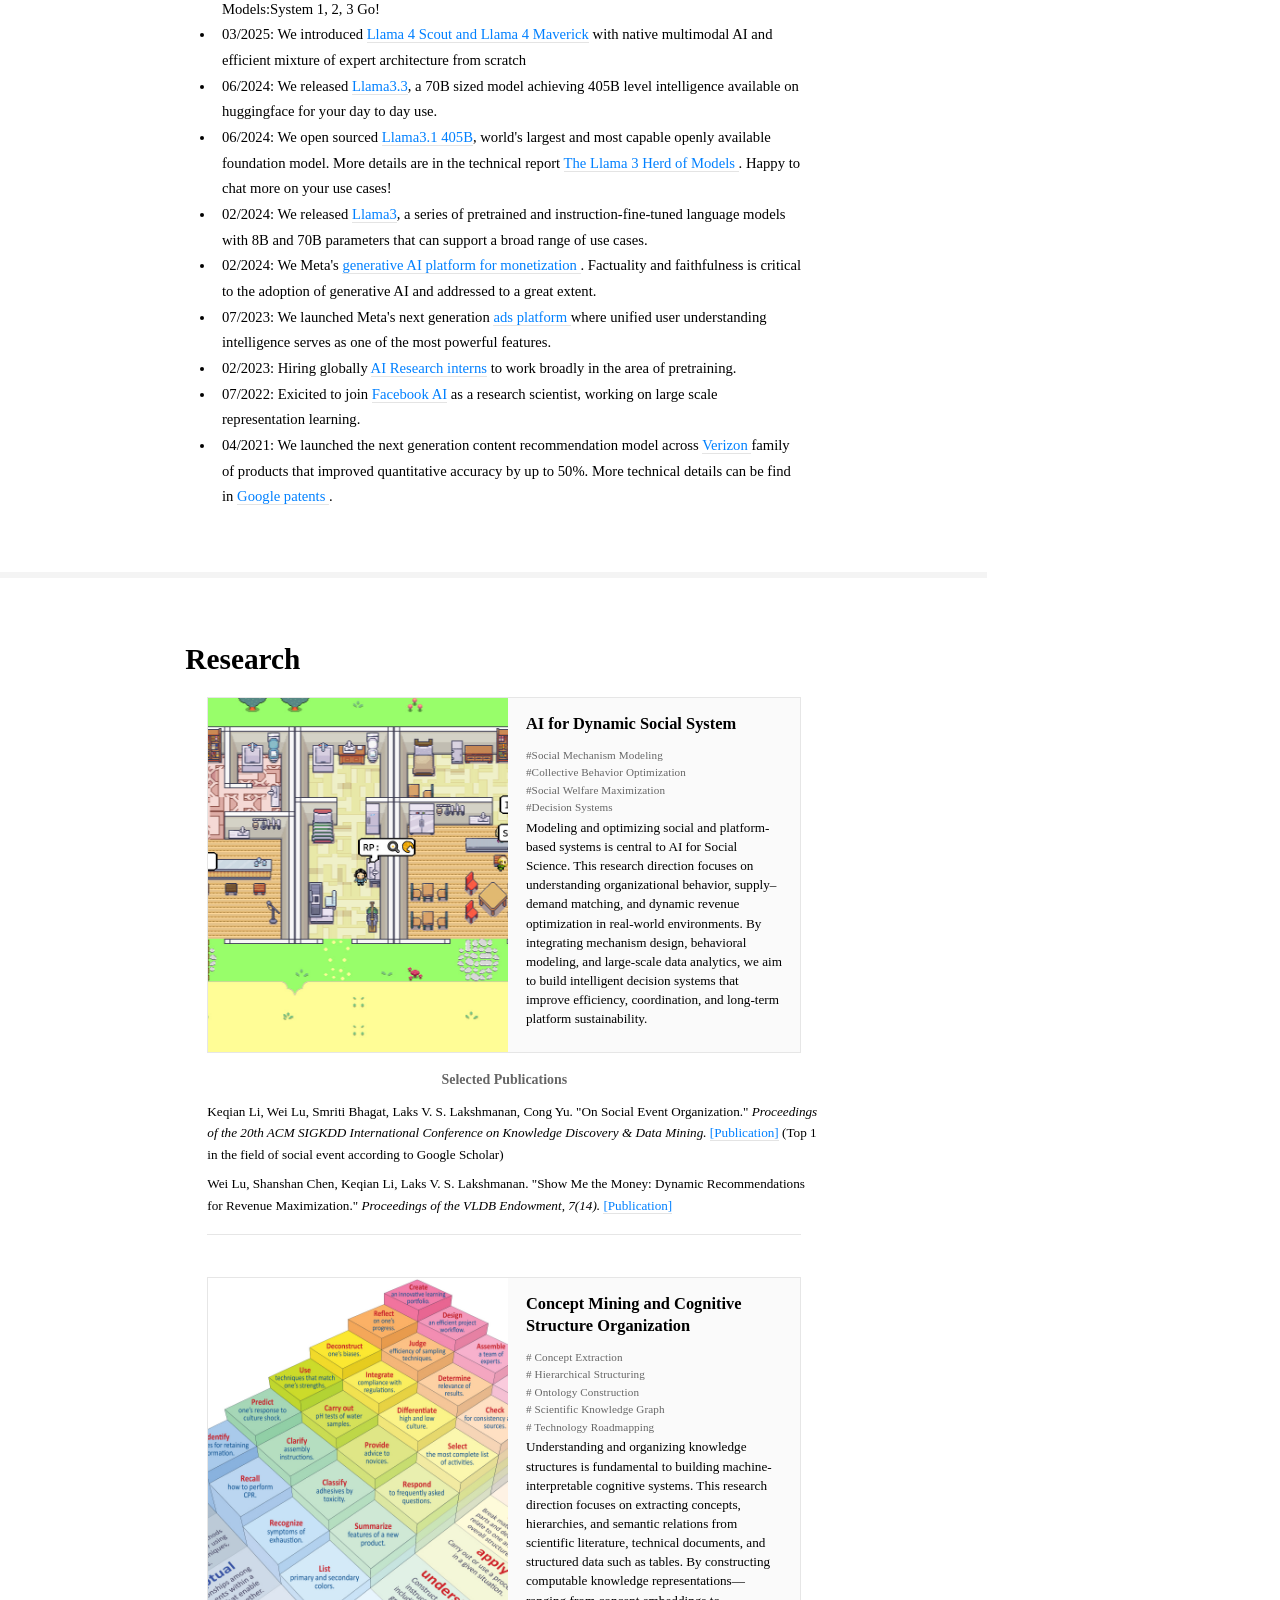
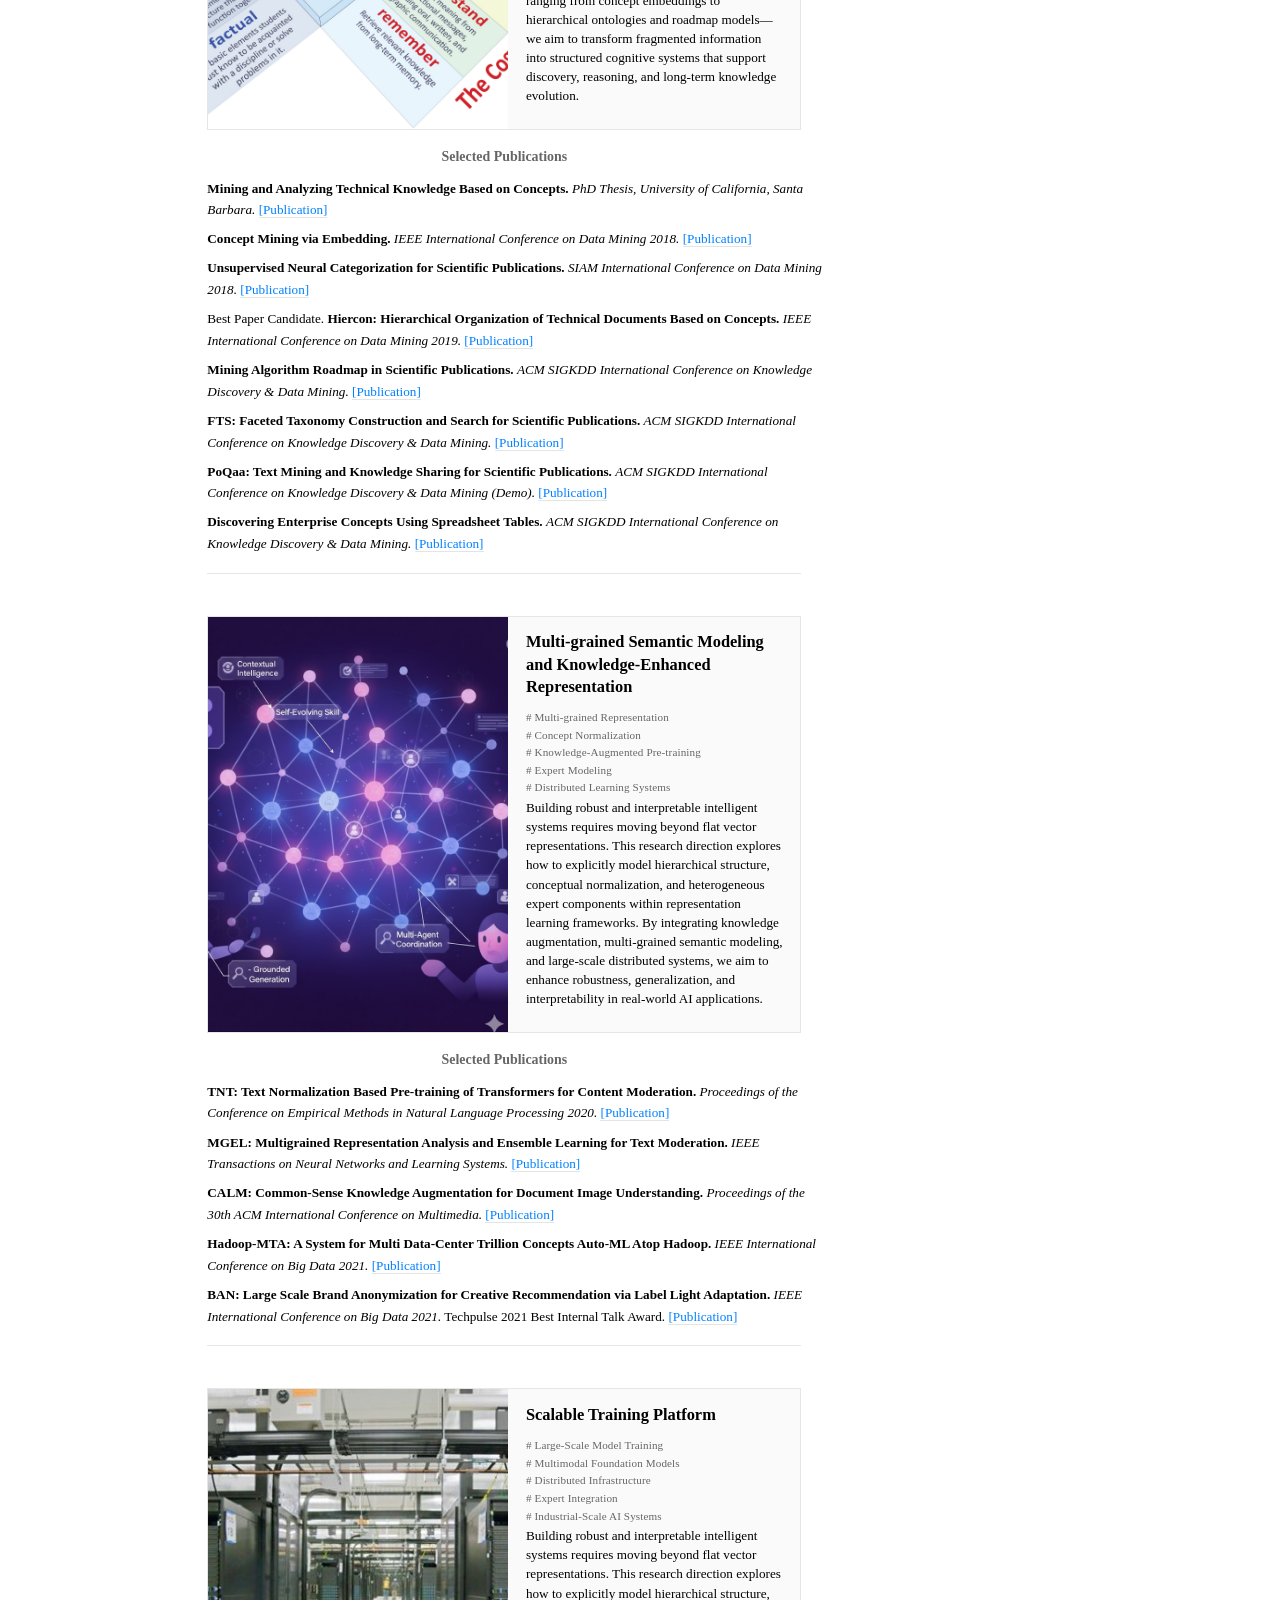
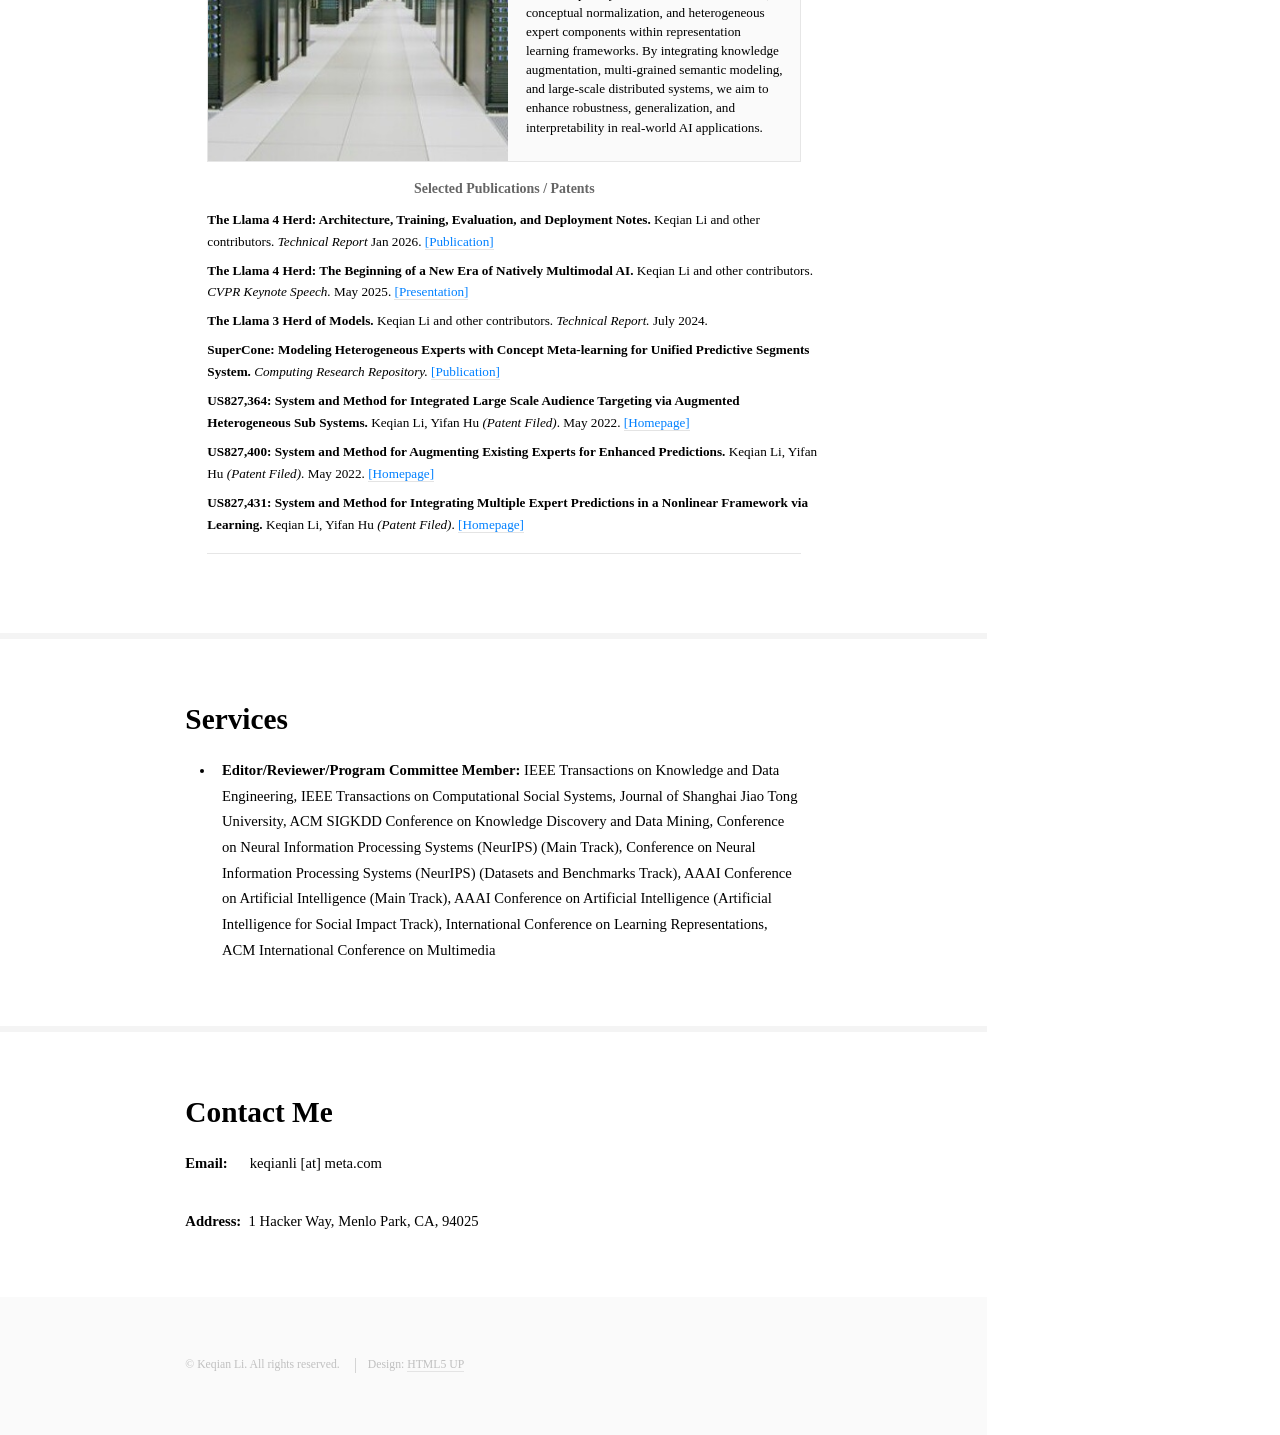
==== commit b9cca505: "clean for merge" ====
--- a/index.html
+++ b/index.html
@@ -427,33 +427,33 @@
 
 			</section>
 
-			<section id="patents">
-				<div class="container">
-					<h2>Patents</h2>
-					<ul>
-						<li>
-							<span class="pubTitle">System and method for text moderation via pretrained transformers</span> <br>
-							<span class="pubDesc">US Patent Granted US11,481,543</span>
-						</li>
-						<li>
-							<span class="pubTitle">Determining a hierarchical concept tree using a large corpus of table values</span> <br>
-							<span class="pubDesc">US Patent Granted US10,789,229</span>
-						</li>
-						<li>
-							<span class="pubTitle">System And Method For Integrated Large Scale Audience Targeting Via Augmented Heterogeneous Sub Systems</span> <br>
-							<span class="pubDesc">US Patent Filed US827,364</span>
-						</li>
-						<li>
-							<span class="pubTitle">System And Method For Augmenting Existing Experts For Enhanced Predictions</span> <br>
-							<span class="pubDesc">US Patent Filed US827,400</span>
-						</li>
-						<li>
-							<span class="pubTitle">System And Method For Integrating Multiple Expert Predictions In A Nonlinear Framework Via Learning</span> <br>
-							<span class="pubDesc">US Patent Filed US827,431</span>
-						</li>
-					</ul>
-				</div>
-			</section>
+<!--			<section id="patents">-->
+<!--				<div class="container">-->
+<!--					<h2>Patents</h2>-->
+<!--					<ul>-->
+<!--						<li>-->
+<!--							<span class="pubTitle">System and method for text moderation via pretrained transformers</span> <br>-->
+<!--							<span class="pubDesc">US Patent Granted US11,481,543</span>-->
+<!--						</li>-->
+<!--						<li>-->
+<!--							<span class="pubTitle">Determining a hierarchical concept tree using a large corpus of table values</span> <br>-->
+<!--							<span class="pubDesc">US Patent Granted US10,789,229</span>-->
+<!--						</li>-->
+<!--						<li>-->
+<!--							<span class="pubTitle">System And Method For Integrated Large Scale Audience Targeting Via Augmented Heterogeneous Sub Systems</span> <br>-->
+<!--							<span class="pubDesc">US Patent Filed US827,364</span>-->
+<!--						</li>-->
+<!--						<li>-->
+<!--							<span class="pubTitle">System And Method For Augmenting Existing Experts For Enhanced Predictions</span> <br>-->
+<!--							<span class="pubDesc">US Patent Filed US827,400</span>-->
+<!--						</li>-->
+<!--						<li>-->
+<!--							<span class="pubTitle">System And Method For Integrating Multiple Expert Predictions In A Nonlinear Framework Via Learning</span> <br>-->
+<!--							<span class="pubDesc">US Patent Filed US827,431</span>-->
+<!--						</li>-->
+<!--					</ul>-->
+<!--				</div>-->
+<!--			</section>-->
 
 			<section id="service">
 				<div class="container">
